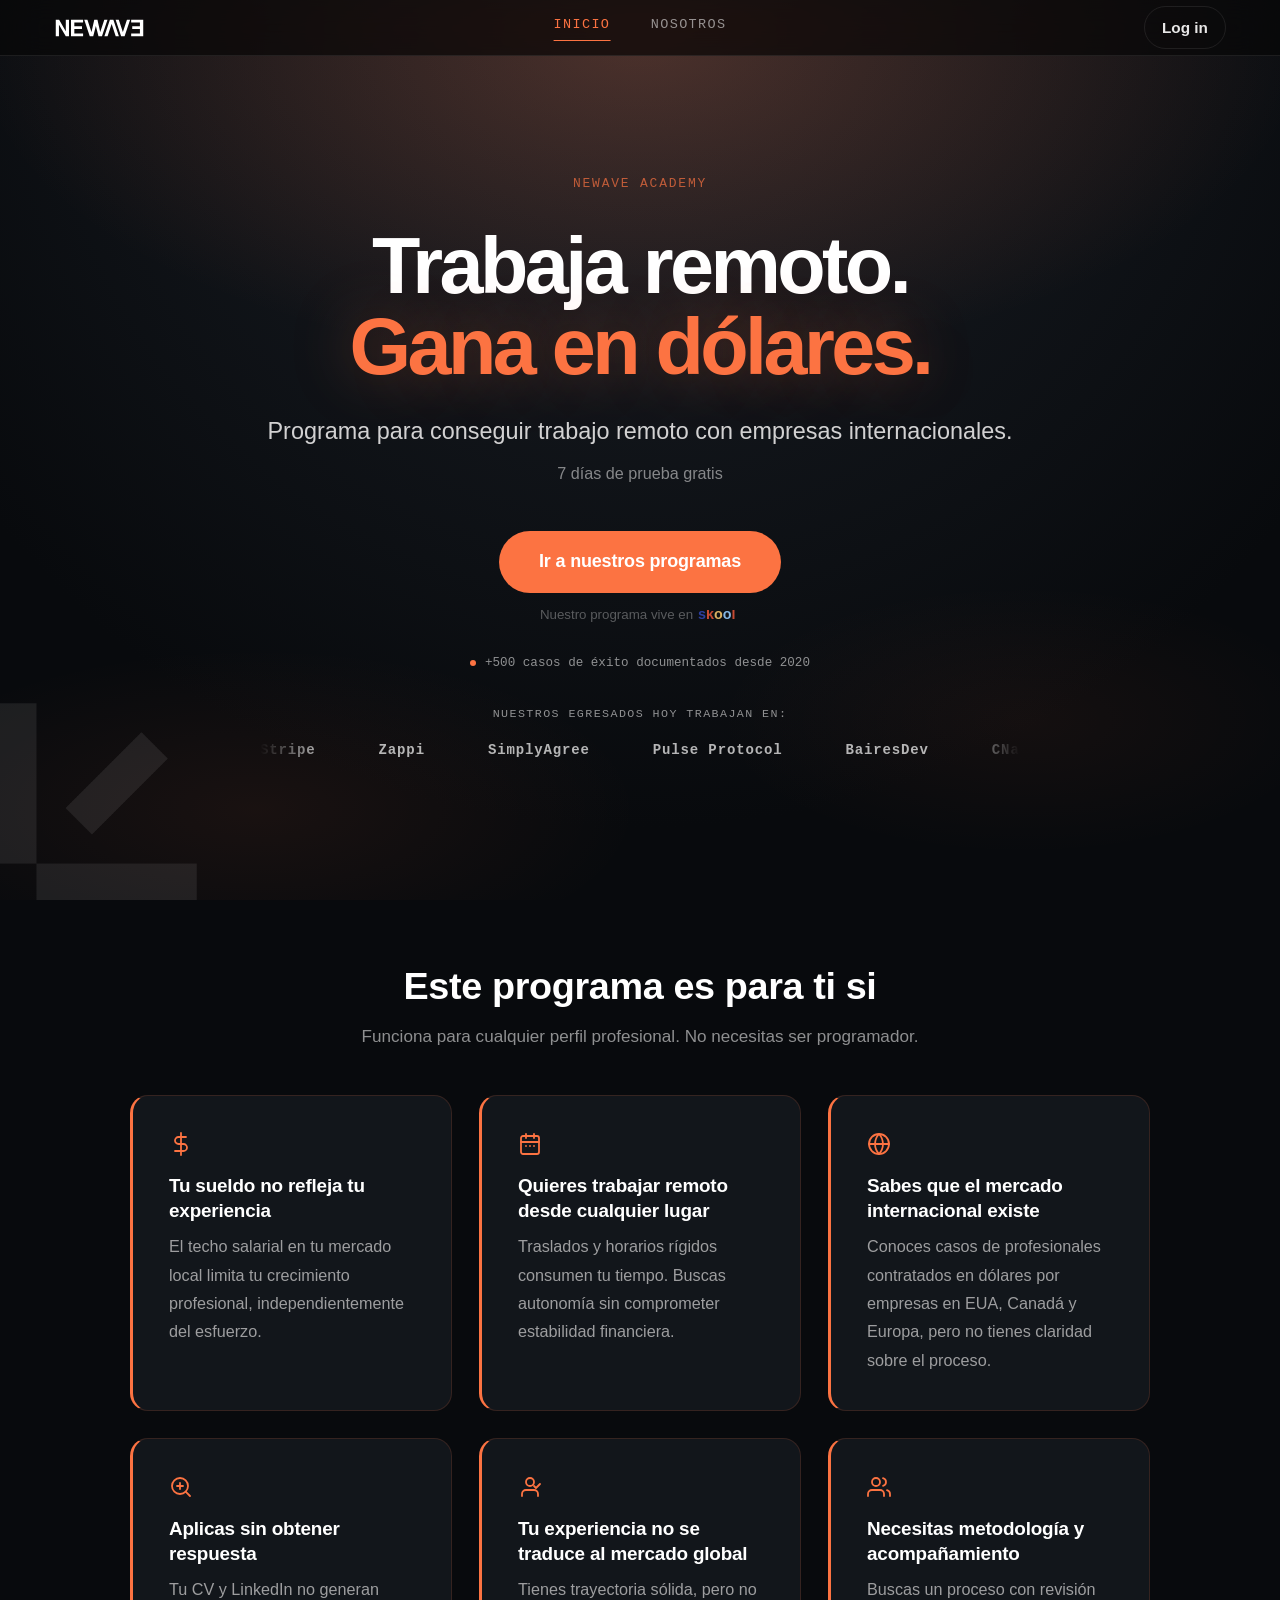
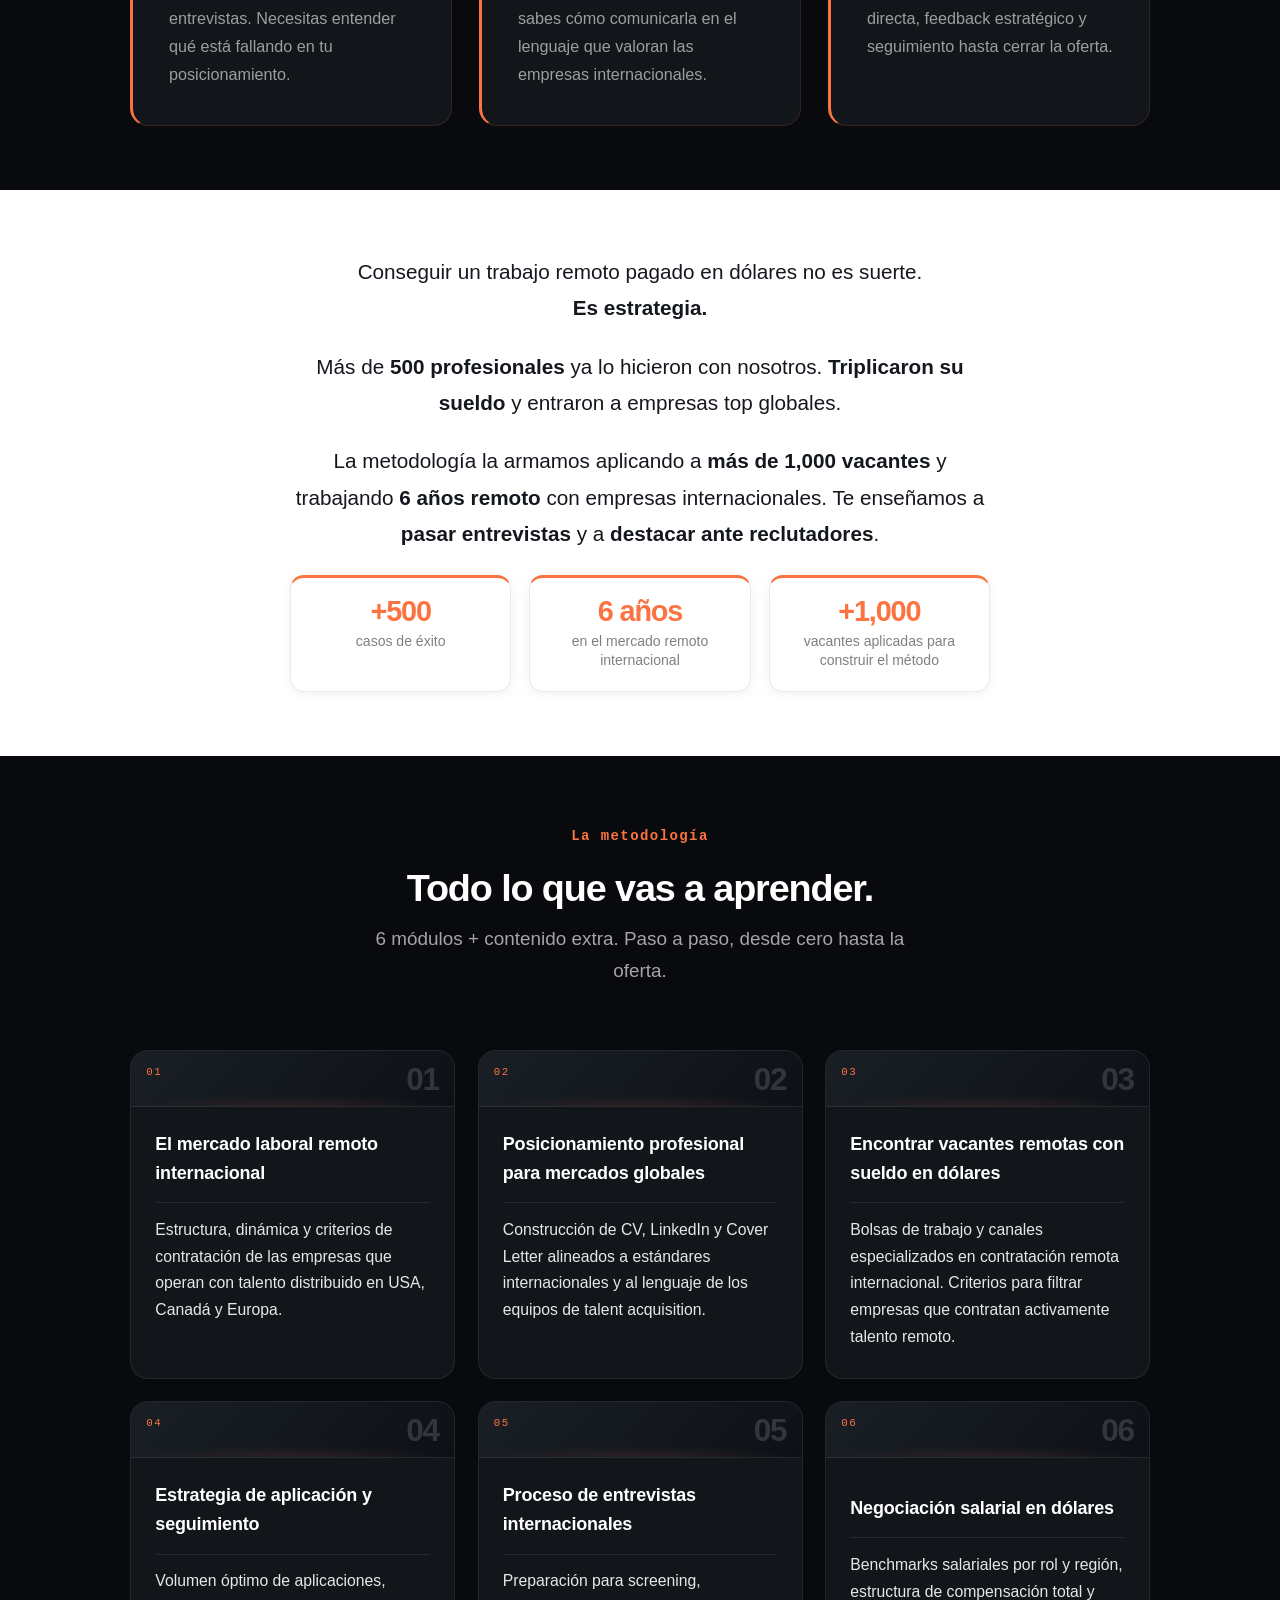
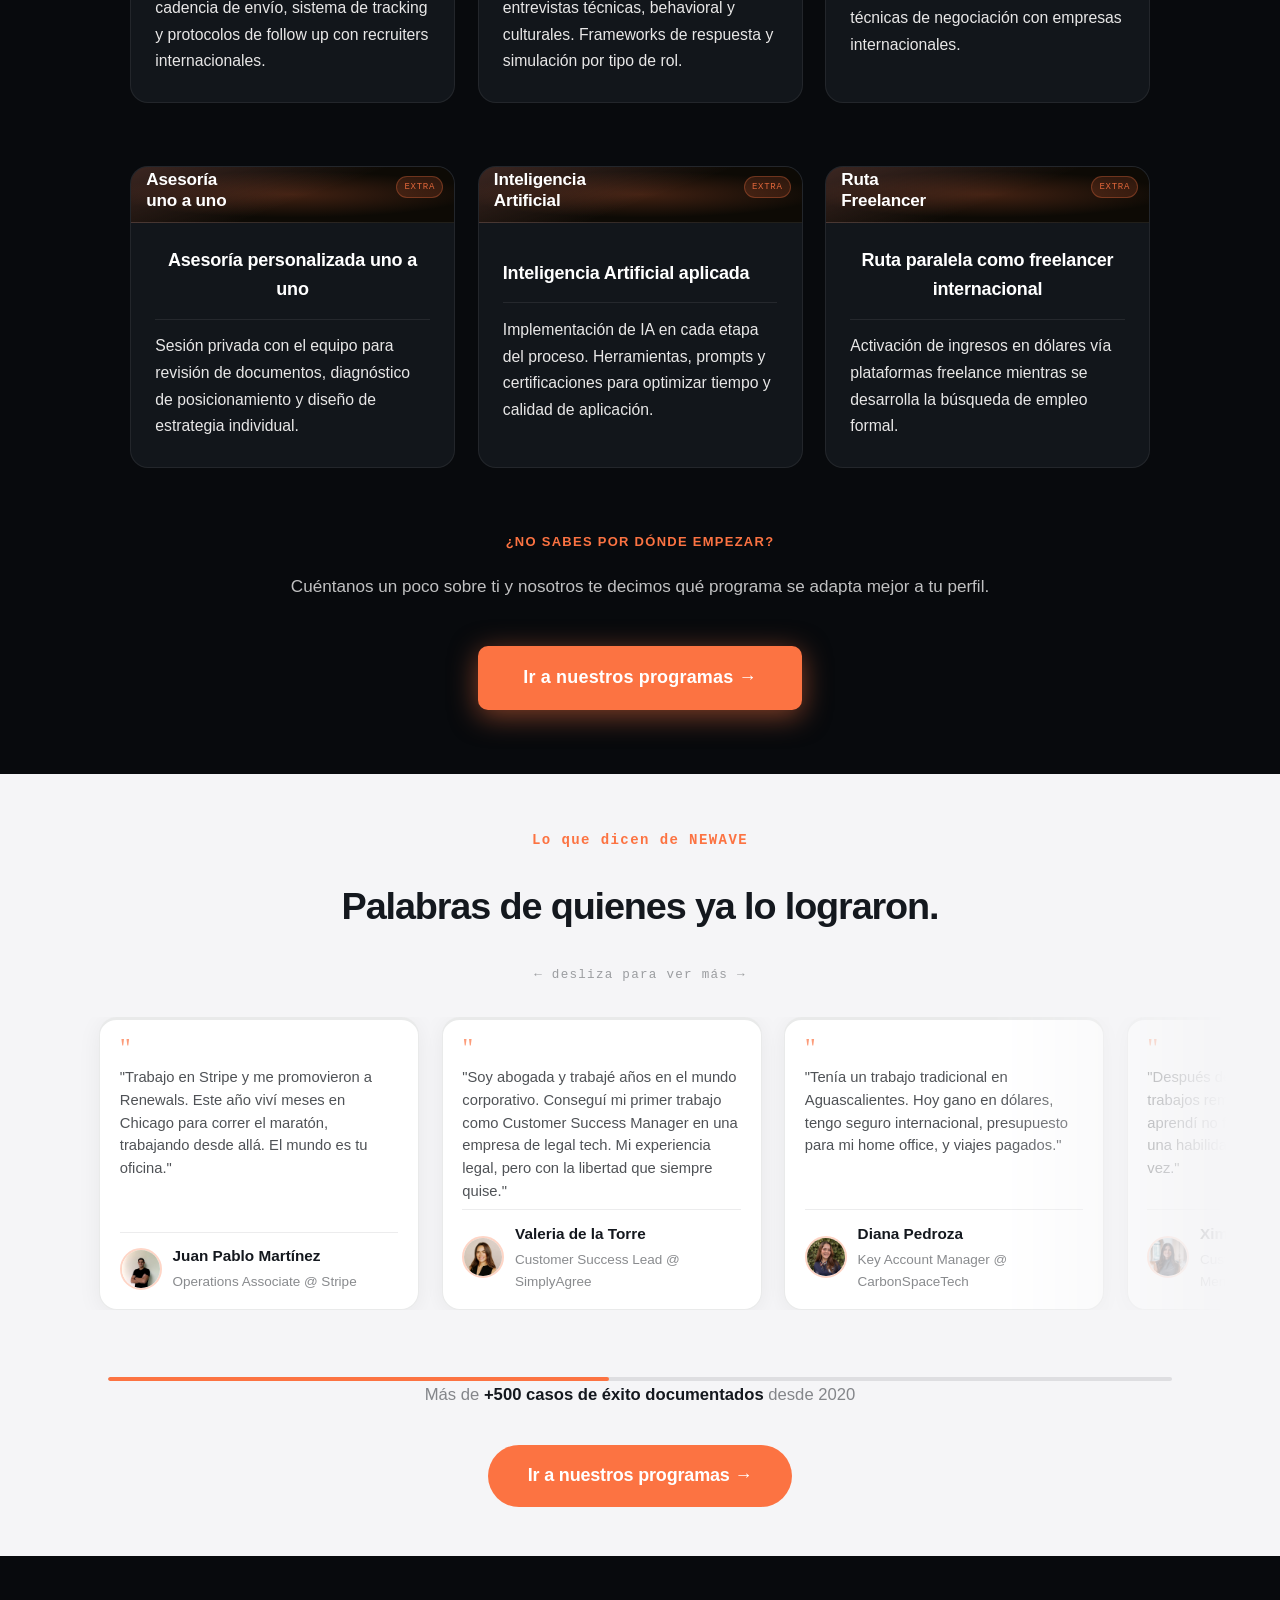
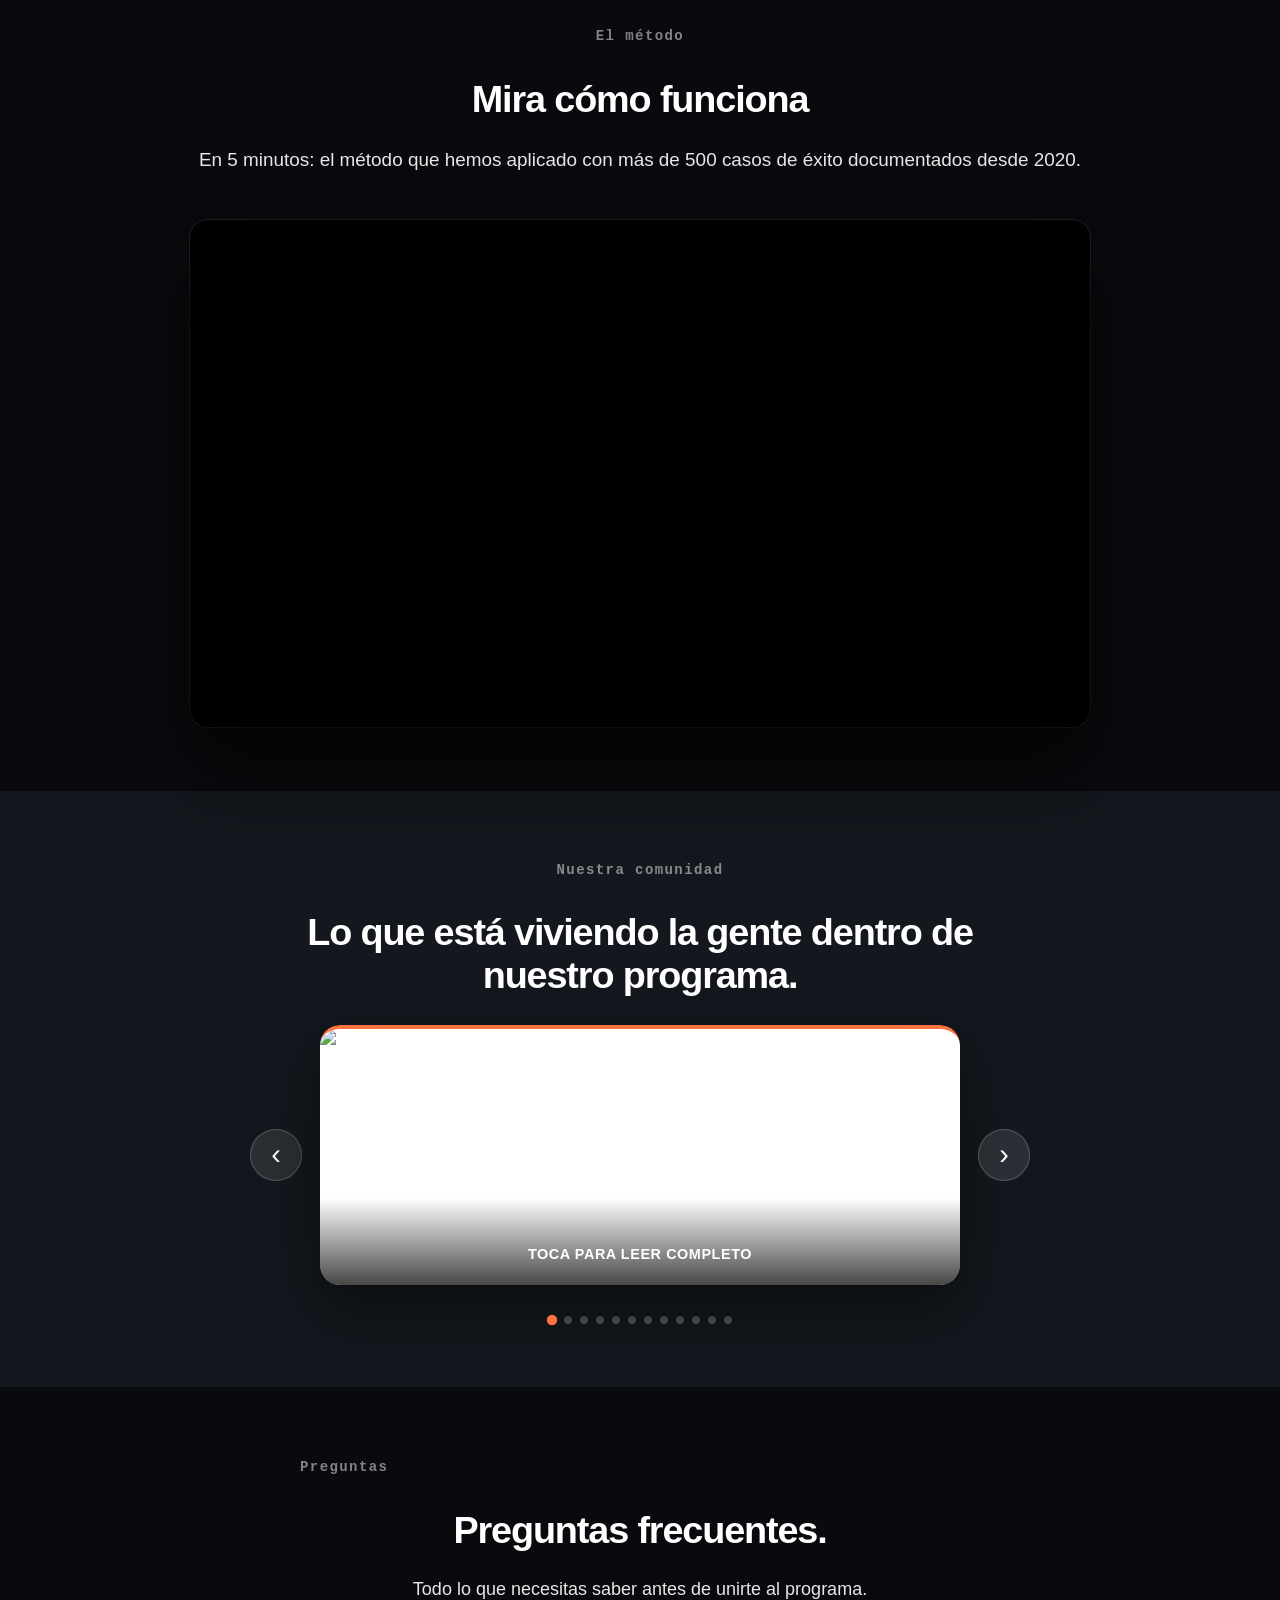
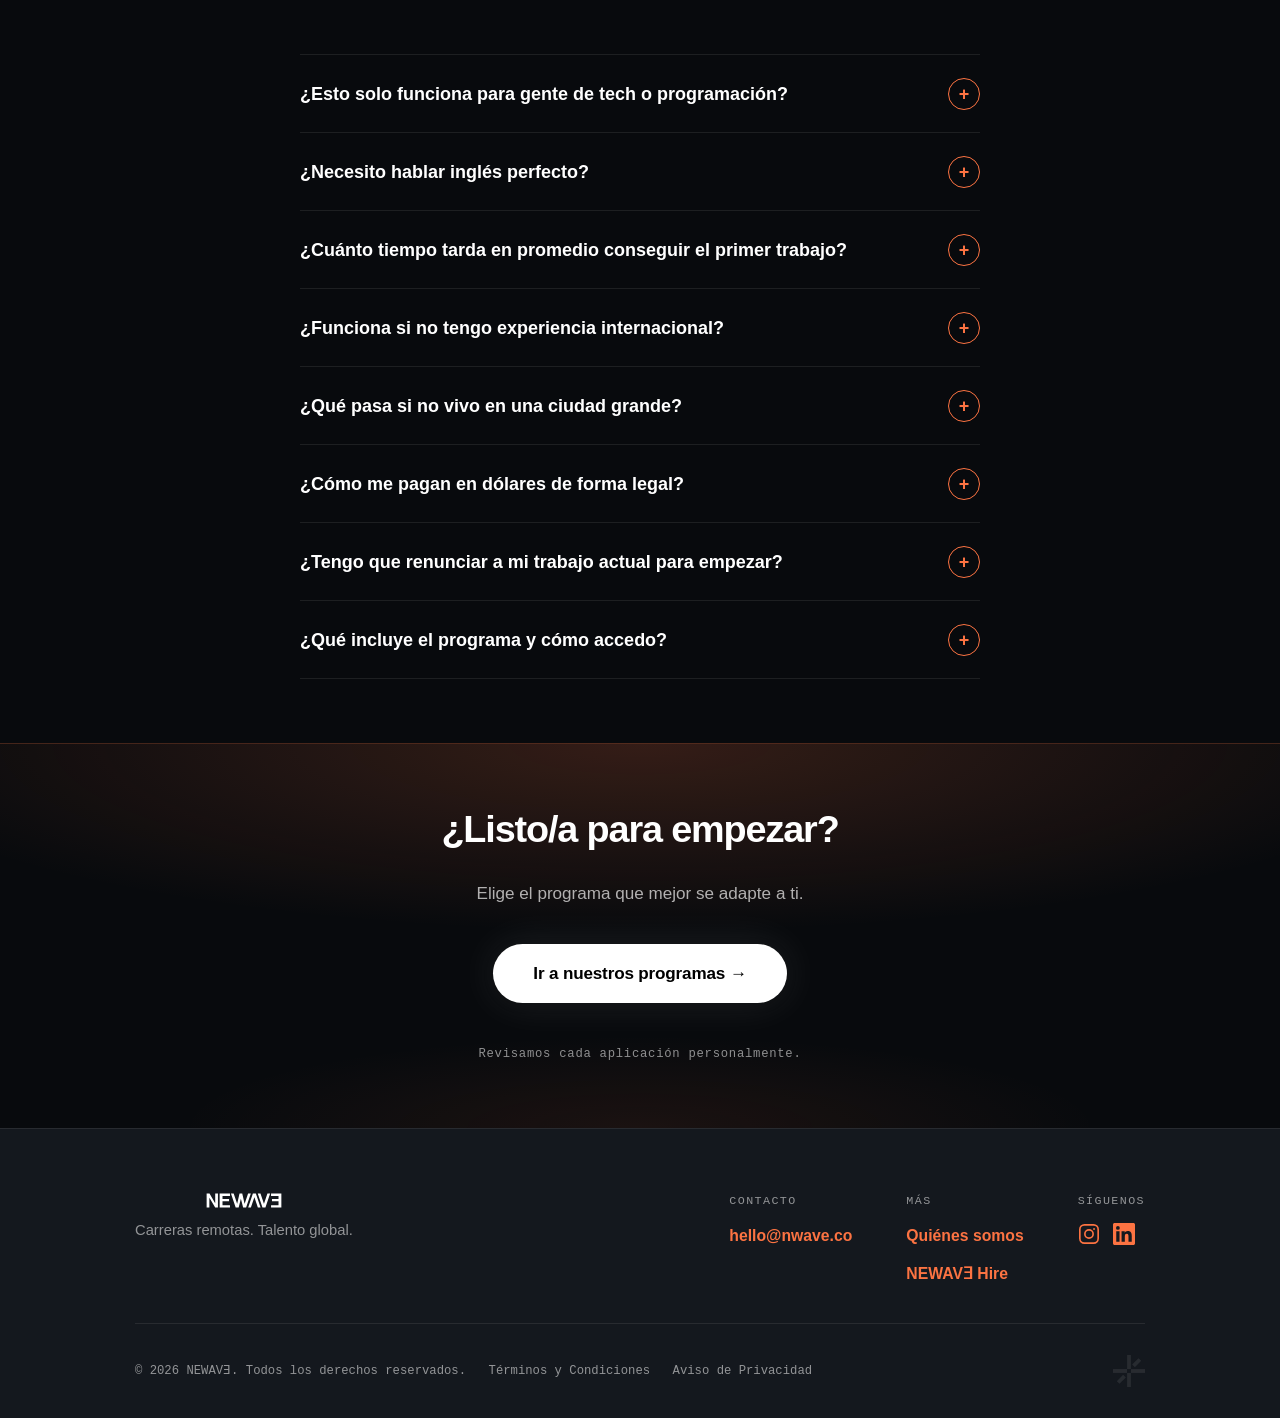
==== index.html @ 49a672ab "Cambiar los CTA a 'Ir a nuestros programas' El botón lleva al formulario, no directo al trial, así q" ====
<!DOCTYPE html>
<html lang="es">
<head>
  <!-- charset y viewport primero: el estándar los exige en los primeros
       1024 bytes; si van después de los scripts, cualquier servidor que no
       mande charset en el header rompe los acentos (á -> Ã¡) -->
  <meta charset="UTF-8" />
  <meta name="viewport" content="width=device-width, initial-scale=1.0" />
  <meta name="theme-color" content="#080a0d" />
  <!-- ─────────────────────────────────────────────────────────────────────
       TRACKING DIFERIDO (12 ago 2026)

       POR QUÉ: el 99.9% del tráfico entra desde el navegador interno de
       Instagram en móvil, casi siempre con datos móviles. Antes, GTM, Clarity
       y el Meta Pixel se descargaban en el <head> ANTES de pintar contenido:
       tres dominios más de DNS + TLS en el camino crítico. En 4G con una barra
       de señal, eso dejaba la página en blanco hasta que el timeout (más
       agresivo en el WebView de Instagram que en Safari) la mataba. El 12 ago
       el CPR se triplicó por esto.

       QUÉ CAMBIÓ: los stubs de gtag y fbq se definen de inmediato (son solo
       colas en memoria, no piden red), así que cualquier evento disparado
       antes de que carguen los scripts se encola y se envía después. Los
       scripts reales se cargan hasta que la página ya pintó.

       IMPORTANTE si tocas esto: los stubs tienen que quedar aquí arriba. El
       tracking de CTA de más abajo hace `typeof gtag === 'function'` — si el
       stub no existe cuando alguien da click rapidísimo, ese click se pierde.
       Encolar es justo lo que evita perderlo.

       Se quitó el ID AW-18059012003: era una cuenta de Google Ads huérfana que
       no corresponde a la cuenta activa (617-759-4262), así que descargaba un
       script y no reportaba a ningún lado.
       ───────────────────────────────────────────────────────────────────── -->
  <script>
    // Stubs: encolan eventos sin tocar la red. Los scripts reales llegan después.
    window.dataLayer = window.dataLayer || [];
    function gtag(){dataLayer.push(arguments);}
    gtag('js', new Date());
    gtag('config', 'AW-17772404542');
    gtag('config', 'G-8V4T3G3XKK');

    !function(f,b,e,v,n){if(f.fbq)return;n=f.fbq=function(){n.callMethod?
    n.callMethod.apply(n,arguments):n.queue.push(arguments)};
    if(!f._fbq)f._fbq=n;n.push=n;n.loaded=!0;n.version='2.0';n.queue=[]}(window,document);
    fbq('init', '2100703077340387');
    fbq('track', 'PageView');

    // Clarity ya define su propia cola (c[a]=c[a]||function(){...}) antes de
    // pedir el script, así que aquí solo se replica esa parte.
    window.clarity = window.clarity || function(){(window.clarity.q=window.clarity.q||[]).push(arguments)};

    // Carga real de los scripts, una vez que el contenido ya se pintó.
    // requestIdleCallback espera a que el navegador esté ocioso; el setTimeout
    // es el fallback para Safari/iOS, que no lo soporta en versiones viejas.
    // El evento 'load' garantiza que nada de esto compita con el render.
    (function() {
      var yaCargado = false;
      function cargarTracking() {
        if (yaCargado) return;
        yaCargado = true;

        function meterScript(src) {
          try {
            var s = document.createElement('script');
            s.async = true;
            s.src = src;
            document.head.appendChild(s);
          } catch (err) {
            console.error('No se pudo cargar ' + src, err);
          }
        }

        // Cada uno por separado: si un dominio está caído o bloqueado, los
        // otros dos siguen cargando.
        meterScript('https://www.googletagmanager.com/gtag/js?id=AW-17772404542');
        meterScript('https://connect.facebook.net/en_US/fbevents.js');
        meterScript('https://www.clarity.ms/tag/w4yu713wbg');

        // GTM se inyecta con su snippet propio para que dataLayer/gtm.start
        // queden como el contenedor los espera.
        try {
          window.dataLayer.push({'gtm.start': new Date().getTime(), event: 'gtm.js'});
          meterScript('https://www.googletagmanager.com/gtm.js?id=GTM-WNMFCN55');
        } catch (err) {
          console.error('GTM falló:', err);
        }
      }

      if (document.readyState === 'complete') {
        cargarTracking();
      } else {
        window.addEventListener('load', cargarTracking);
      }
      // Red de seguridad: si 'load' nunca dispara porque una imagen o iframe
      // se quedó colgado en 4G, el tracking igual entra a los 4 segundos.
      setTimeout(cargarTracking, 4000);
    })();
  </script>
  <noscript><img height="1" width="1" style="display:none"
  src="https://www.facebook.com/tr?id=2100703077340387&ev=PageView&noscript=1"
  /></noscript>
  <meta name="facebook-domain-verification" content="6uyj8lcj2igjugkptz9jh7uq86b4n2" />
  <meta http-equiv="Cache-Control" content="no-cache, no-store, must-revalidate" />
  <meta http-equiv="Pragma" content="no-cache" />
  <meta http-equiv="Expires" content="0" />
  <title>NEWAVE Academy — Trabajo remoto que paga en dólares, desde LATAM</title>
  <meta name="description" content="Más de 500 casos documentados desde 2020. Aprende a conseguir trabajo remoto para empresas globales y ganar en dólares desde LATAM." />
  <!-- Open Graph -->
  <meta property="og:title" content="NEWAVƎ Academy | Trabaja remoto para empresas internacionales." />
  <meta property="og:description" content="La metodología para conseguir trabajo remoto con empresas internacionales, pagado en dólares. Más de 500 casos documentados desde 2020 en México y LATAM." />
  <meta property="og:image" content="https://www.newaveacademy.com/images/og-image.png" />
  <meta property="og:image:width" content="1200" />
  <meta property="og:image:height" content="630" />
  <meta property="og:url" content="https://www.newaveacademy.com" />
  <meta property="og:type" content="website" />
  <!-- Twitter Card -->
  <meta name="twitter:card" content="summary_large_image" />
  <meta name="twitter:title" content="NEWAVƎ Academy | Trabaja remoto para empresas internacionales." />
  <meta name="twitter:description" content="La metodología para conseguir trabajo remoto con empresas internacionales, pagado en dólares. Más de 500 casos documentados desde 2020 en México y LATAM." />
  <meta name="twitter:image" content="https://www.newaveacademy.com/images/og-image.png" />
  <link rel="canonical" href="https://www.newaveacademy.com" />
  <!-- Fuentes self-hosted (12 ago 2026). Antes esto eran dos dominios más
       (fonts.googleapis.com + fonts.gstatic.com) y una hoja BLOQUEANTE de
       renderizado: hasta que no llegaba, no se pintaba un solo pixel. En 4G
       lento era la principal causa de la pantalla en blanco desde Instagram.
       Ahora salen del mismo dominio, con font-display:swap para que el texto
       aparezca de inmediato con la fuente del sistema. Ver fonts/fonts.css. -->
  <link rel="preload" href="fonts/space-grotesk-latin.woff2" as="font" type="font/woff2" crossorigin />
  <link rel="stylesheet" href="fonts/fonts.css" />
  <link rel="icon" type="image/png" href="images/NEWAVEISO.png" />
  <link rel="stylesheet" href="styles3.css" />
  <script type="application/ld+json">
  {
    "@context": "https://schema.org",
    "@type": "EducationalOrganization",
    "name": "NEWAVE Academy",
    "url": "https://www.newaveacademy.com",
    "logo": "https://www.newaveacademy.com/images/logo.svg",
    "description": "Más de 500 casos documentados desde 2020. Metodología para conseguir trabajo remoto para empresas globales y ganar en dólares desde LATAM.",
    "sameAs": [
      "https://www.instagram.com/newaveacademy",
      "https://www.linkedin.com/company/newaveacademy"
    ],
    "offers": {
      "@type": "Offer",
      "url": "https://www.skool.com/newave/plans",
      "priceCurrency": "USD",
      "availability": "https://schema.org/InStock"
    },
    "aggregateRating": {
      "@type": "AggregateRating",
      "ratingValue": "5",
      "reviewCount": "500"
    }
  }
  </script>
</head>
<body>
  <!-- Google Tag Manager (noscript) -->
  <noscript><iframe src="https://www.googletagmanager.com/ns.html?id=GTM-WNMFCN55" height="0" width="0" style="display:none;visibility:hidden"></iframe></noscript>
  <!-- End Google Tag Manager (noscript) -->

  <!-- NAV -->
  <nav class="nav" id="nav">
    <a href="/" class="logo">
      <img src="images/logo.svg" alt="NEWAVƎ" class="logo-img" />
    </a>
    <div class="nav-center">
      <a href="/" class="nav-link is-active">Inicio</a>
      <a href="/nosotros/" class="nav-link">Nosotros</a>
    </div>
    <a href="https://www.skool.com/login?ref=newave" target="_blank" rel="noopener" class="nav-login" data-cta="login">Log in</a>
  </nav>

  <!-- HERO -->
  <section class="hero">
    <img src="images/NEWAVE_ISOTIPO-10.png" alt="" class="hero-corner-isotipo" id="heroBgIsotipo" aria-hidden="true" width="600" height="600" />
    <div class="hero-content">
      <span class="hero-eyebrow" data-animate>NEWAVE ACADEMY</span>
      <h1 data-animate data-delay="1">Trabaja remoto.<br><span class="h1-accent">Gana en dólares.</span></h1>
      <p class="hero-sub" data-animate data-delay="2">Programa para conseguir trabajo remoto con empresas internacionales.</p>
      <p class="hero-trial" data-animate data-delay="2">7 días de prueba gratis</p>
      <div class="hero-actions" data-animate data-delay="3">
        <a href="https://www.newaveacademy.com/formulario/" class="btn-orange" data-cta="hero">Ir a nuestros programas</a>
      </div>
      <p class="hero-plataforma" data-animate data-delay="3">Nuestro programa vive en <span class="skoolLogo" aria-label="Skool"><svg viewBox="0 15 193 44" role="img" aria-label="Skool"><text x="0" y="58" font-family="Arial Black, Arial, sans-serif" font-size="66" font-weight="900"><tspan fill="#2C3E9E">s</tspan><tspan fill="#C64B33">k</tspan><tspan fill="#DBB162">o</tspan><tspan fill="#84B6E3">o</tspan><tspan fill="#C64B33">l</tspan></text></svg></span></p>
      <a href="#testimonios" class="hero-proof" data-animate data-delay="4">
        <span class="proof-dot"></span>
        <span>+500 casos de éxito documentados desde 2020</span>
      </a>
      <div class="hero-companies" data-animate data-delay="5">
        <span class="companies-label">Nuestros egresados hoy trabajan en:</span>
        <div class="companies-track-wrapper">
          <div class="companies-track">
            <span class="logo-placeholder">Stripe</span>
            <span class="logo-placeholder">Zappi</span>
            <span class="logo-placeholder">SimplyAgree</span>
            <span class="logo-placeholder">Pulse Protocol</span>
            <span class="logo-placeholder">BairesDev</span>
            <span class="logo-placeholder">CNaught</span>
            <span class="logo-placeholder">Topsort</span>
            <span class="logo-placeholder">noCRM.io</span>
            <!-- Duplicados para loop continuo sin corte visual -->
            <span class="logo-placeholder">Stripe</span>
            <span class="logo-placeholder">Zappi</span>
            <span class="logo-placeholder">SimplyAgree</span>
            <span class="logo-placeholder">Pulse Protocol</span>
            <span class="logo-placeholder">BairesDev</span>
            <span class="logo-placeholder">CNaught</span>
            <span class="logo-placeholder">Topsort</span>
            <span class="logo-placeholder">noCRM.io</span>
          </div>
        </div>
      </div>
    </div>
  </section>

  <!-- AUTORIDAD + WHY NEWAVE — justo debajo del hero -->
  <!-- PARA TI SI -->
  <section class="parati-section">
    <div class="parati-inner">
      <h2 class="parati-h2" data-animate>Este programa es para ti si</h2>
      <p class="parati-no-tech" data-animate>Funciona para cualquier perfil profesional. No necesitas ser programador.</p>
      <div class="parati-grid">

        <div class="parati-card" data-animate data-delay="1">
          <svg class="parati-icon" width="24" height="24" viewBox="0 0 24 24" fill="none" stroke="currentColor" stroke-width="1.8" stroke-linecap="round" stroke-linejoin="round"><line x1="12" y1="1" x2="12" y2="23"/><path d="M17 5H9.5a3.5 3.5 0 0 0 0 7h5a3.5 3.5 0 0 1 0 7H6"/></svg>
          <div>
            <strong class="parati-title">Tu sueldo no refleja tu experiencia</strong>
            <p>El techo salarial en tu mercado local limita tu crecimiento profesional, independientemente del esfuerzo.</p>
          </div>
        </div>

        <div class="parati-card" data-animate data-delay="2">
          <svg class="parati-icon" width="24" height="24" viewBox="0 0 24 24" fill="none" stroke="currentColor" stroke-width="1.8" stroke-linecap="round" stroke-linejoin="round"><rect x="3" y="4" width="18" height="18" rx="2"/><line x1="16" y1="2" x2="16" y2="6"/><line x1="8" y1="2" x2="8" y2="6"/><line x1="3" y1="10" x2="21" y2="10"/><path d="M8 14h.01M12 14h.01M16 14h.01"/></svg>
          <div>
            <strong class="parati-title">Quieres trabajar remoto desde cualquier lugar</strong>
            <p>Traslados y horarios rígidos consumen tu tiempo. Buscas autonomía sin comprometer estabilidad financiera.</p>
          </div>
        </div>

        <div class="parati-card" data-animate data-delay="3">
          <svg class="parati-icon" width="24" height="24" viewBox="0 0 24 24" fill="none" stroke="currentColor" stroke-width="1.8" stroke-linecap="round" stroke-linejoin="round"><circle cx="12" cy="12" r="10"/><line x1="2" y1="12" x2="22" y2="12"/><path d="M12 2a15.3 15.3 0 0 1 4 10 15.3 15.3 0 0 1-4 10 15.3 15.3 0 0 1-4-10 15.3 15.3 0 0 1 4-10z"/></svg>
          <div>
            <strong class="parati-title">Sabes que el mercado internacional existe</strong>
            <p>Conoces casos de profesionales contratados en dólares por empresas en EUA, Canadá y Europa, pero no tienes claridad sobre el proceso.</p>
          </div>
        </div>

        <div class="parati-card" data-animate data-delay="4">
          <svg class="parati-icon" width="24" height="24" viewBox="0 0 24 24" fill="none" stroke="currentColor" stroke-width="1.8" stroke-linecap="round" stroke-linejoin="round"><circle cx="11" cy="11" r="8"/><line x1="21" y1="21" x2="16.65" y2="16.65"/><line x1="11" y1="8" x2="11" y2="14"/><line x1="8" y1="11" x2="14" y2="11"/></svg>
          <div>
            <strong class="parati-title">Aplicas sin obtener respuesta</strong>
            <p>Tu CV y LinkedIn no generan entrevistas. Necesitas entender qué está fallando en tu posicionamiento.</p>
          </div>
        </div>

        <div class="parati-card" data-animate data-delay="1">
          <svg class="parati-icon" width="24" height="24" viewBox="0 0 24 24" fill="none" stroke="currentColor" stroke-width="1.8" stroke-linecap="round" stroke-linejoin="round"><path d="M20 21v-2a4 4 0 0 0-4-4H8a4 4 0 0 0-4 4v2"/><circle cx="12" cy="7" r="4"/><polyline points="16 11 18 13 22 9"/></svg>
          <div>
            <strong class="parati-title">Tu experiencia no se traduce al mercado global</strong>
            <p>Tienes trayectoria sólida, pero no sabes cómo comunicarla en el lenguaje que valoran las empresas internacionales.</p>
          </div>
        </div>

        <div class="parati-card" data-animate data-delay="2">
          <svg class="parati-icon" width="24" height="24" viewBox="0 0 24 24" fill="none" stroke="currentColor" stroke-width="1.8" stroke-linecap="round" stroke-linejoin="round"><path d="M17 21v-2a4 4 0 0 0-4-4H5a4 4 0 0 0-4 4v2"/><circle cx="9" cy="7" r="4"/><path d="M23 21v-2a4 4 0 0 0-3-3.87"/><path d="M16 3.13a4 4 0 0 1 0 7.75"/></svg>
          <div>
            <strong class="parati-title">Necesitas metodología y acompañamiento</strong>
            <p>Buscas un proceso con revisión directa, feedback estratégico y seguimiento hasta cerrar la oferta.</p>
          </div>
        </div>

      </div>
    </div>
  </section>

  <section class="autoridad-section why-section theme-light">
    <div class="autoridad-inner">

      <div class="autoridad-text" data-animate>
        <p class="autoridad-p">Conseguir un trabajo remoto pagado en dólares no es suerte.<br><strong>Es estrategia.</strong></p>
        <p class="autoridad-p">Más de <strong>500 profesionales</strong> ya lo hicieron con nosotros. <strong>Triplicaron su sueldo</strong> y entraron a empresas top globales.</p>
        <p class="autoridad-p">La metodología la armamos aplicando a <strong>más de 1,000 vacantes</strong> y trabajando <strong>6 años remoto</strong> con empresas internacionales. Te enseñamos a <strong>pasar entrevistas</strong> y a <strong>destacar ante reclutadores</strong>.</p>
        <div class="autoridad-stats-row" data-animate data-delay="1">
          <a href="#testimonios" class="autoridad-stat-pill">
            <span class="autoridad-stat-pill-num">+500</span>
            <span class="autoridad-stat-pill-label">casos de éxito</span>
          </a>
          <a href="#programa" class="autoridad-stat-pill">
            <span class="autoridad-stat-pill-num">6 años</span>
            <span class="autoridad-stat-pill-label">en el mercado remoto internacional</span>
          </a>
          <a href="#video" class="autoridad-stat-pill">
            <span class="autoridad-stat-pill-num">+1,000</span>
            <span class="autoridad-stat-pill-label">vacantes aplicadas para construir el método</span>
          </a>
        </div>
      </div>

    </div>
  </section>

  <!-- MÓDULOS / INVERSIÓN -->

  <section class="modulos-section" id="programa">
    <div class="modulos-inner">
      <span class="mono-tag" data-animate>La metodología</span>
      <h2 data-animate data-delay="1">Todo lo que vas a aprender.</h2>
      <p class="modulos-sub" data-animate data-delay="2">6 módulos + contenido extra. Paso a paso, desde cero hasta la oferta.</p>

      <div class="modulos-grid" data-animate data-delay="3">

        <div class="modulo-card">
          <div class="modulo-thumb">
            <span class="modulo-label">01</span>
            <span class="modulo-num">01</span>
          </div>
          <div class="modulo-body">
            <h3>El mercado laboral remoto internacional</h3>
            <p>Estructura, dinámica y criterios de contratación de las empresas que operan con talento distribuido en USA, Canadá y Europa.</p>
          </div>
        </div>

        <div class="modulo-card">
          <div class="modulo-thumb">
            <span class="modulo-label">02</span>
            <span class="modulo-num">02</span>
          </div>
          <div class="modulo-body">
            <h3>Posicionamiento profesional para mercados globales</h3>
            <p>Construcción de CV, LinkedIn y Cover Letter alineados a estándares internacionales y al lenguaje de los equipos de talent acquisition.</p>
          </div>
        </div>

        <div class="modulo-card">
          <div class="modulo-thumb">
            <span class="modulo-label">03</span>
            <span class="modulo-num">03</span>
          </div>
          <div class="modulo-body">
            <h3>Encontrar vacantes remotas con sueldo en dólares</h3>
            <p>Bolsas de trabajo y canales especializados en contratación remota internacional. Criterios para filtrar empresas que contratan activamente talento remoto.</p>
          </div>
        </div>

        <div class="modulo-card">
          <div class="modulo-thumb">
            <span class="modulo-label">04</span>
            <span class="modulo-num">04</span>
          </div>
          <div class="modulo-body">
            <h3>Estrategia de aplicación y seguimiento</h3>
            <p>Volumen óptimo de aplicaciones, cadencia de envío, sistema de tracking y protocolos de follow up con recruiters internacionales.</p>
          </div>
        </div>

        <div class="modulo-card">
          <div class="modulo-thumb">
            <span class="modulo-label">05</span>
            <span class="modulo-num">05</span>
          </div>
          <div class="modulo-body">
            <h3>Proceso de entrevistas internacionales</h3>
            <p>Preparación para screening, entrevistas técnicas, behavioral y culturales. Frameworks de respuesta y simulación por tipo de rol.</p>
          </div>
        </div>

        <div class="modulo-card">
          <div class="modulo-thumb">
            <span class="modulo-label">06</span>
            <span class="modulo-num">06</span>
          </div>
          <div class="modulo-body">
            <h3>Negociación salarial en dólares</h3>
            <p>Benchmarks salariales por rol y región, estructura de compensación total y técnicas de negociación con empresas internacionales.</p>
          </div>
        </div>

      </div>

      <details class="modulos-extra-toggle" open>
        <summary>Ver módulos adicionales (3) +</summary>
        <div class="modulos-extra-grid">

          <div class="modulo-card modulo-extra">
            <div class="modulo-thumb modulo-thumb-extra">
              <span class="modulo-badge">EXTRA</span>
              <span class="modulo-extra-title">Asesoría<br>uno a uno</span>
            </div>
            <div class="modulo-body">
              <h3>Asesoría personalizada uno a uno</h3>
              <p>Sesión privada con el equipo para revisión de documentos, diagnóstico de posicionamiento y diseño de estrategia individual.</p>
            </div>
          </div>

          <div class="modulo-card modulo-extra">
            <div class="modulo-thumb modulo-thumb-extra">
              <span class="modulo-badge">EXTRA</span>
              <span class="modulo-extra-title">Inteligencia<br>Artificial</span>
            </div>
            <div class="modulo-body">
              <h3>Inteligencia Artificial aplicada</h3>
              <p>Implementación de IA en cada etapa del proceso. Herramientas, prompts y certificaciones para optimizar tiempo y calidad de aplicación.</p>
            </div>
          </div>

          <div class="modulo-card modulo-extra">
            <div class="modulo-thumb modulo-thumb-extra">
              <span class="modulo-badge">EXTRA</span>
              <span class="modulo-extra-title">Ruta<br>Freelancer</span>
            </div>
            <div class="modulo-body">
              <h3>Ruta paralela como freelancer internacional</h3>
              <p>Activación de ingresos en dólares vía plataformas freelance mientras se desarrolla la búsqueda de empleo formal.</p>
            </div>
          </div>

        </div>
      </details>

      <div class="modulos-cta" data-animate>
        <p style="font-size:0.72rem;font-weight:700;letter-spacing:0.1em;text-transform:uppercase;color:#FC7342;margin:0 0 0.4rem;">¿No sabes por dónde empezar?</p>
        <p class="modulos-cta-intro">Cuéntanos un poco sobre ti y nosotros te decimos qué programa se adapta mejor a tu perfil.</p>
        <a href="https://www.newaveacademy.com/formulario/" target="_blank" rel="noopener" class="btn-ver-planes" data-cta="programa">Ir a nuestros programas →</a>
      </div>
    </div>
  </section>

  <!-- TESTIMONIOS -->
  <section class="quotes-section" id="testimonios">
    <div class="testimonials-header">
      <span class="mono-tag" data-animate>Lo que dicen de NEWAVE</span>
      <h2 class="quotes-title" data-animate data-delay="1">Palabras de quienes ya lo lograron.</h2>
      <p class="testimonials-scroll-hint" data-animate data-delay="2">← desliza para ver más →</p>
    </div>
    <div class="testimonials-grid quotes-grid">

      <div class="tcard tcard-light">
        <div class="tcard-quote">"</div>
        <p>"Trabajo en Stripe y me promovieron a Renewals. Este año viví meses en Chicago para correr el maratón, trabajando desde allá. El mundo es tu oficina."</p>
        <div class="tcard-author">
          <img src="images/juanpablo.jpg" loading="lazy" width="42" height="42" alt="Juan Pablo Martínez" class="avatar-photo" />
          <div><strong>Juan Pablo Martínez</strong><span>Operations Associate @ Stripe</span></div>
        </div>
      </div>

      <div class="tcard tcard-light">
        <div class="tcard-quote">"</div>
        <p>"Soy abogada y trabajé años en el mundo corporativo. Conseguí mi primer trabajo como Customer Success Manager en una empresa de legal tech. Mi experiencia legal, pero con la libertad que siempre quise."</p>
        <div class="tcard-author">
          <img src="images/valeria.jpg" loading="lazy" width="42" height="42" alt="Valeria de la Torre" class="avatar-photo" />
          <div><strong>Valeria de la Torre</strong><span>Customer Success Lead @ SimplyAgree</span></div>
        </div>
      </div>

      <div class="tcard tcard-light">
        <div class="tcard-quote">"</div>
        <p>"Tenía un trabajo tradicional en Aguascalientes. Hoy gano en dólares, tengo seguro internacional, presupuesto para mi home office, y viajes pagados."</p>
        <div class="tcard-author">
          <img src="images/diana.jpg" loading="lazy" width="42" height="42" alt="Diana Pedroza" class="avatar-photo" />
          <div><strong>Diana Pedroza</strong><span>Key Account Manager @ CarbonSpaceTech</span></div>
        </div>
      </div>

      <div class="tcard tcard-light">
        <div class="tcard-quote">"</div>
        <p>"Después del programa conseguí dos trabajos remotos diferentes. Lo que aprendí no fue solo para un trabajo, fue una habilidad que puedo usar una y otra vez."</p>
        <div class="tcard-author">
          <img src="images/ximena.jpg" loading="lazy" width="42" height="42" alt="Ximena Tendilla" class="avatar-photo" />
          <div><strong>Ximena Tendilla</strong><span>Customer Success Manager @ Mendel</span></div>
        </div>
      </div>

      <div class="tcard tcard-light">
        <div class="tcard-quote">"</div>
        <p>"Antes trabajaba en la planta de Pepsico: turnos presenciales de 12 horas, sin flexibilidad. Tres años después, hice 4x mi sueldo en Zappi, una empresa de Londres."</p>
        <div class="tcard-author">
          <img src="images/maria.jpg" loading="lazy" width="42" height="42" alt="Marla Castañeda" class="avatar-photo" />
          <div><strong>Marla Castañeda</strong><span>Account Director @ Zappi</span></div>
        </div>
      </div>

      <div class="tcard tcard-light">
        <div class="tcard-quote">"</div>
        <p>"Trabajaba en DHL haciendo lo mismo todos los días. Hoy gano más de $5,000 USD al mes con prestaciones que en México parecen de otro planeta."</p>
        <div class="tcard-author">
          <img src="images/ruben.jpg" loading="lazy" width="42" height="42" alt="Rubén López" class="avatar-photo" />
          <div><strong>Rubén López</strong><span>Project Manager @ BarresDev</span></div>
        </div>
      </div>

      <div class="tcard tcard-light">
        <div class="tcard-quote">"</div>
        <p>"Hoy vivo en España con mi novio, los dos trabajamos remoto y ganamos en dólares. Pudimos tener carrera y vida juntos."</p>
        <div class="tcard-author">
          <img src="images/pamela.jpg" loading="lazy" width="42" height="42" alt="Pamela Gallegos" class="avatar-photo" />
          <div><strong>Pamela Gallegos</strong><span>Onboarding Specialist @ Pulse Protocol</span></div>
        </div>
      </div>

    </div>
    <div class="quotes-scrollbar-wrap">
      <div class="quotes-scrollbar-track">
        <div class="quotes-scrollbar-thumb" id="quotesScrollThumb"></div>
      </div>
    </div>
    <p class="testimonials-footer" style="color:rgba(20,24,30,0.5);" data-animate>Más de <strong style="color:var(--brand-black)">+500 casos de éxito documentados</strong> desde 2020</p>
    <div style="text-align:center;margin-top:2rem;" data-animate>
      <a href="https://www.newaveacademy.com/formulario/" class="btn-orange" data-cta="testimonios">Ir a nuestros programas →</a>
    </div>
  </section>

  <!-- VIDEO -->
  <section class="video-section" id="video">
    <div class="video-inner">
      <span class="mono-tag dark" data-animate>El método</span>
      <h2 data-animate data-delay="1">Mira cómo funciona</h2>
      <p class="video-sub" data-animate data-delay="2">En 5 minutos: el método que hemos aplicado con más de 500 casos de éxito documentados desde 2020.</p>
      <div class="video-wrapper" data-animate data-delay="3">
        <iframe
          data-src="https://player.vimeo.com/video/1178533445?title=0&byline=0&portrait=0&color=FC7342&dnt=1"
          frameborder="0"
          allow="autoplay; fullscreen; picture-in-picture"
          allowfullscreen
          title="VSL NEWAVE Academy"
          class="lazy-iframe"
        ></iframe>
      </div>
    </div>
  </section>

  <!-- COMMUNITY CAROUSEL -->
  <section class="comunidad-section" id="comunidad">
    <div class="comunidad-inner">
      <span class="mono-tag dark" data-animate>Nuestra comunidad</span>
      <h2 data-animate data-delay="1">Lo que está viviendo la gente dentro de nuestro programa.</h2>
      <div class="comunidad-carousel">
        <button class="comunidad-arrow comunidad-prev" onclick="comunidadSlide(-1)">&#8249;</button>

        <div class="comunidad-track-wrap">
        <div class="comunidad-track" id="comunidadTrack">

          <div class="comunidad-slide" onclick="comunidadModal('testimonials/rebe.png')">
            <img src="testimonials/rebe.png" alt="Rebe" class="comunidad-img" loading="lazy" />
            <div class="comunidad-hint">Toca para leer completo</div>
          </div>
          <div class="comunidad-slide" onclick="comunidadModal('testimonials/mariana.png')">
            <img src="testimonials/mariana.png" alt="Mariana Díaz" class="comunidad-img" loading="lazy" />
            <div class="comunidad-hint">Toca para leer completo</div>
          </div>
          <div class="comunidad-slide" onclick="comunidadModal('testimonials/sasha.png')">
            <img src="testimonials/sasha.png" alt="Sasha Samano" class="comunidad-img" loading="lazy" />
            <div class="comunidad-hint">Toca para leer completo</div>
          </div>
          <div class="comunidad-slide" onclick="comunidadModal('testimonials/poncho.png')">
            <img src="testimonials/poncho.png" alt="Alfonso Villa" class="comunidad-img" loading="lazy" />
            <div class="comunidad-hint">Toca para leer completo</div>
          </div>
          <div class="comunidad-slide" onclick="comunidadModal('testimonials/diego.png')">
            <img src="testimonials/diego.png" alt="Diego" class="comunidad-img" loading="lazy" />
            <div class="comunidad-hint">Toca para leer completo</div>
          </div>
          <div class="comunidad-slide" onclick="comunidadModal('testimonials/kike.png')">
            <img src="testimonials/kike.png" alt="Kike" class="comunidad-img" loading="lazy" />
            <div class="comunidad-hint">Toca para leer completo</div>
          </div>
          <div class="comunidad-slide" onclick="comunidadModal('testimonials/dani.png')">
            <img src="testimonials/dani.png" alt="Dani" class="comunidad-img" loading="lazy" />
            <div class="comunidad-hint">Toca para leer completo</div>
          </div>
          <div class="comunidad-slide" onclick="comunidadModal('testimonials/luis.png')">
            <img src="testimonials/luis.png" alt="Luis Aguilar" class="comunidad-img" loading="lazy" />
            <div class="comunidad-hint">Toca para leer completo</div>
          </div>
          <div class="comunidad-slide" onclick="comunidadModal('testimonials/lili.png')">
            <img src="testimonials/lili.png" alt="Lili" class="comunidad-img" loading="lazy" />
            <div class="comunidad-hint">Toca para leer completo</div>
          </div>
          <div class="comunidad-slide" onclick="comunidadModal('testimonials/fer.png')">
            <img src="testimonials/fer.png" alt="Fer" class="comunidad-img" loading="lazy" />
            <div class="comunidad-hint">Toca para leer completo</div>
          </div>
          <div class="comunidad-slide" onclick="comunidadModal('testimonials/majo.png')">
            <img src="testimonials/majo.png" alt="Majo" class="comunidad-img" loading="lazy" />
            <div class="comunidad-hint">Toca para leer completo</div>
          </div>
          <div class="comunidad-slide" onclick="comunidadModal('testimonials/bren.png')">
            <img src="testimonials/bren.png" alt="Bren" class="comunidad-img" loading="lazy" />
            <div class="comunidad-hint">Toca para leer completo</div>
          </div>

        </div>
        </div>

        <button class="comunidad-arrow comunidad-next" onclick="comunidadSlide(1)">&#8250;</button>
      </div>

      <div class="comunidad-dots" id="comunidadDots"></div>

    </div>
  </section>

  <script>
    var comunidadIndex = 0;
    var comunidadTotal = document.querySelectorAll('.comunidad-slide').length;
    var dotsContainer = document.getElementById('comunidadDots');

    for (var i = 0; i < comunidadTotal; i++) {
      var dot = document.createElement('button');
      dot.className = 'comunidad-dot' + (i === 0 ? ' active' : '');
      dot.setAttribute('data-i', i);
      dot.onclick = function() { comunidadGoTo(parseInt(this.getAttribute('data-i'))); };
      dotsContainer.appendChild(dot);
    }

    function comunidadGoTo(n) {
      comunidadIndex = n;
      document.getElementById('comunidadTrack').style.transform = 'translateX(-' + (100 * n) + '%)';
      document.querySelectorAll('.comunidad-dot').forEach(function(d, i) {
        d.classList.toggle('active', i === n);
      });
      var counter = document.getElementById('comunidadCounter');
      if (counter) counter.textContent = String(n + 1).padStart(2,'0') + ' / ' + String(comunidadTotal).padStart(2,'0');
    }

    function comunidadSlide(dir) {
      comunidadGoTo((comunidadIndex + dir + comunidadTotal) % comunidadTotal);
    }

    var modalIndex = 0;
    var slides = [];

    function buildSlideList() {
      slides = Array.from(document.querySelectorAll('.comunidad-slide')).map(function(el) {
        return { src: el.querySelector('img').src, alt: el.querySelector('img').alt };
      });
    }

    function comunidadModal(src) {
      buildSlideList();
      modalIndex = slides.findIndex(function(s) { return s.src.endsWith(src.split('/').pop()); });
      if (modalIndex < 0) modalIndex = 0;
      showModalSlide(modalIndex);
      document.getElementById('comunidadModal').classList.add('active');
      document.body.style.overflow = 'hidden';
    }

    function showModalSlide(n) {
      var img = document.getElementById('comunidadModalImg');
      img.src = slides[n].src;
      img.alt = slides[n].alt;
    }

    function modalNav(dir) {
      modalIndex = (modalIndex + dir + slides.length) % slides.length;
      showModalSlide(modalIndex);
    }

    function comunidadModalClose() {
      document.getElementById('comunidadModal').classList.remove('active');
      document.body.style.overflow = '';
    }
    document.addEventListener('keydown', function(e) {
      if (e.key === 'Escape') comunidadModalClose();
      if (e.key === 'ArrowRight') modalNav(1);
      if (e.key === 'ArrowLeft') modalNav(-1);
    });

    /* Swipe táctil en modal — se registra después del DOM */
    document.addEventListener('DOMContentLoaded', function() {
      var track = document.getElementById('comunidadModalTrack');
      var modal = document.getElementById('comunidadModal');
      var startX = 0;
      var startY = 0;
      track.addEventListener('touchstart', function(e) {
        startX = e.touches[0].clientX;
        startY = e.touches[0].clientY;
      }, { passive: true });
      track.addEventListener('touchend', function(e) {
        var dx = e.changedTouches[0].clientX - startX;
        var dy = e.changedTouches[0].clientY - startY;
        if (Math.abs(dx) > Math.abs(dy) && Math.abs(dx) > 40) {
          modalNav(dx < 0 ? 1 : -1);
        }
      }, { passive: true });
      modal.addEventListener('click', function(e) {
        if (e.target === this) comunidadModalClose();
      });
    });
  </script>

  <!-- MODAL COMUNIDAD -->
  <div class="comunidad-modal" id="comunidadModal">
    <button class="comunidad-modal-close" onclick="comunidadModalClose()">✕</button>
    <button class="comunidad-modal-nav comunidad-modal-prev" onclick="modalNav(-1)">&#8249;</button>
    <div class="comunidad-modal-track" id="comunidadModalTrack">
      <img id="comunidadModalImg" src="" alt="" />
    </div>
    <button class="comunidad-modal-nav comunidad-modal-next" onclick="modalNav(1)">&#8250;</button>
  </div>

  <!-- FAQ -->
  <section class="faq-section" id="faq">
    <div class="faq-inner">
      <span class="mono-tag dark" data-animate>Preguntas</span>
      <h2 data-animate data-delay="1">Preguntas frecuentes.</h2>
      <p class="faq-sub" data-animate data-delay="2">Todo lo que necesitas saber antes de unirte al programa.</p>
      <ul class="faq-list" data-animate data-delay="3">

        <li class="faq-item">
          <button class="faq-trigger" aria-expanded="false" aria-controls="faq-body-0">
            <span>¿Esto solo funciona para gente de tech o programación?</span>
            <span class="faq-icon" aria-hidden="true">+</span>
          </button>
          <div class="faq-body" id="faq-body-0" role="region">
            <div class="faq-body-inner">
              <span>No. Los trabajos remotos no son solo para programadores, son para todo el mercado laboral. Las empresas internacionales no contratan carreras, contratan resultados.<br><br>Casi todo rol tradicional tiene su equivalente en el mercado remoto. Ventas se convierte en Account Executive. Marketing en Growth. Atención a cliente en Customer Success. Administración en Operations. Diseño en Product Design.<br><br>Y no se queda ahí. Hemos tenido psicólogos que pasaron a roles de People Operations y bienestar laboral. Maestros que hoy trabajan en empresas de ed tech, en Customer Education y onboarding. Abogados en Legal Operations y compliance. Contadores que entraron a fintech en roles de finanzas y análisis.<br><br>La realidad es que tu experiencia ya vale. Lo que falta es bajar bien la narrativa: traducir lo que sabes hacer al lenguaje del mercado global y aplicar con una estrategia que te ponga frente a las empresas correctas.<br><br>Eso es exactamente lo que hacemos en Newave. No cambias de carrera, cambias de mercado.</span>
            </div>
          </div>
        </li>

        <li class="faq-item">
          <button class="faq-trigger" aria-expanded="false" aria-controls="faq-body-1">
            <span>¿Necesito hablar inglés perfecto?</span>
            <span class="faq-icon" aria-hidden="true">+</span>
          </button>
          <div class="faq-body" id="faq-body-1" role="region">
            <div class="faq-body-inner">
              <span>No. La mayoría de nuestros egresados empezaron con inglés intermedio. El programa te enseña a posicionarte con el nivel que tienes. Muchos roles remotos solo requieren comunicación escrita fluida, no inglés nativo.</span>
            </div>
          </div>
        </li>

        <li class="faq-item">
          <button class="faq-trigger" aria-expanded="false" aria-controls="faq-body-2">
            <span>¿Cuánto tiempo tarda en promedio conseguir el primer trabajo?</span>
            <span class="faq-icon" aria-hidden="true">+</span>
          </button>
          <div class="faq-body" id="faq-body-2" role="region">
            <div class="faq-body-inner">
              <span>Siguiendo el programa al 100%, los primeros 10 días ya recibes tu primera entrevista. El tiempo promedio para conseguir tu primer trabajo remoto es de 30 a 60 días. Los sueldos en posiciones remotas van desde los $2,500 hasta los $10,000–$12,000 al mes.</span>
            </div>
          </div>
        </li>

        <li class="faq-item">
          <button class="faq-trigger" aria-expanded="false" aria-controls="faq-body-3">
            <span>¿Funciona si no tengo experiencia internacional?</span>
            <span class="faq-icon" aria-hidden="true">+</span>
          </button>
          <div class="faq-body" id="faq-body-3" role="region">
            <div class="faq-body-inner">
              <span>Sí. La gran mayoría de nuestros más de 500 casos de éxito documentados desde 2020 no tenían experiencia internacional al empezar. Te enseñamos a posicionar tu experiencia local para que resuene con empresas globales.</span>
            </div>
          </div>
        </li>

        <li class="faq-item">
          <button class="faq-trigger" aria-expanded="false" aria-controls="faq-body-4">
            <span>¿Qué pasa si no vivo en una ciudad grande?</span>
            <span class="faq-icon" aria-hidden="true">+</span>
          </button>
          <div class="faq-body" id="faq-body-4" role="region">
            <div class="faq-body-inner">
              <span>No importa dónde vivas. El trabajo remoto elimina la barrera geográfica. Tenemos estudiantes que consiguieron su primer trabajo remoto desde ciudades pequeñas y desde el extranjero.</span>
            </div>
          </div>
        </li>

        <li class="faq-item">
          <button class="faq-trigger" aria-expanded="false" aria-controls="faq-body-5">
            <span>¿Cómo me pagan en dólares de forma legal?</span>
            <span class="faq-icon" aria-hidden="true">+</span>
          </button>
          <div class="faq-body" id="faq-body-5" role="region">
            <div class="faq-body-inner">
              <span>Plataformas como Deel, Remote.com y Wise facilitan el pago internacional de forma legal. El programa te explica exactamente cómo funciona en tu país para que recibas tu sueldo sin complicaciones.</span>
            </div>
          </div>
        </li>

        <li class="faq-item">
          <button class="faq-trigger" aria-expanded="false" aria-controls="faq-body-7">
            <span>¿Tengo que renunciar a mi trabajo actual para empezar?</span>
            <span class="faq-icon" aria-hidden="true">+</span>
          </button>
          <div class="faq-body" id="faq-body-7" role="region">
            <div class="faq-body-inner">
              <span>No. El programa está diseñado para seguirlo mientras trabajas. Con 1 a 2 horas al día es suficiente para avanzar y aplicar a posiciones.</span>
            </div>
          </div>
        </li>

        <li class="faq-item">
          <button class="faq-trigger" aria-expanded="false" aria-controls="faq-body-8">
            <span>¿Qué incluye el programa y cómo accedo?</span>
            <span class="faq-icon" aria-hidden="true">+</span>
          </button>
          <div class="faq-body" id="faq-body-8" role="region">
            <div class="faq-body-inner">
              <span>El programa incluye el curso completo, una comunidad activa y sesiones en vivo semanales.<br><br>Todo esto vive dentro de Skool, la plataforma que usamos para el programa. Ahí encuentras los módulos, las grabaciones y a los demás miembros. Creas tu cuenta con tu correo y entras de inmediato.</span>
            </div>
          </div>
        </li>

      </ul>


    </div>
  </section>

  <!-- CTA -->
  <section class="cta-section" id="contact">
    <div class="cta-inner">
      <h2>¿Listo/a para empezar?</h2>
      <p>Elige el programa que mejor se adapte a ti.</p>
      <div style="display:flex;flex-direction:column;align-items:center;gap:0.75rem;margin-top:0.5rem;">
        <a href="https://www.newaveacademy.com/formulario/" target="_blank" rel="noopener" class="btn-primary btn-large" data-cta="cta-final">Ir a nuestros programas →</a>
      </div>
      <span class="cta-note" style="margin-top:0.75rem;">Revisamos cada aplicación personalmente.</span>
    </div>
  </section>


  <!-- FOOTER -->
  <footer class="footer">
    <div class="footer-inner">
      <div class="footer-top">
        <div class="footer-brand">
          <img src="images/logo.svg" alt="NEWAVƎ" class="footer-logo-img" loading="lazy" width="120" height="32" />
          <p class="footer-tag">Carreras remotas. Talento global.</p>
        </div>
        <div class="footer-links">
          <div class="footer-col">
            <span class="footer-col-label">Contacto</span>
            <a href="mailto:hello@nwave.co" class="footer-email">hello@nwave.co</a>
          </div>
          <div class="footer-col">
            <span class="footer-col-label">Más</span>
            <a href="/nosotros/" class="footer-email">Quiénes somos</a>
            <a href="https://newavehire.com" target="_blank" rel="noopener" class="footer-email">NEWAVƎ Hire</a>
          </div>
          <div class="footer-col">
            <span class="footer-col-label">Síguenos</span>
            <div class="footer-social-icons">
              <a href="https://www.instagram.com/newave.academy/" target="_blank" rel="noopener" class="footer-social-icon" aria-label="Instagram">
                <svg width="22" height="22" viewBox="0 0 24 24" fill="none" xmlns="http://www.w3.org/2000/svg"><rect x="2" y="2" width="20" height="20" rx="5" stroke="currentColor" stroke-width="1.8"/><circle cx="12" cy="12" r="4.5" stroke="currentColor" stroke-width="1.8"/><circle cx="17.5" cy="6.5" r="1" fill="currentColor"/></svg>
              </a>
              <a href="https://www.linkedin.com/company/newave-group" target="_blank" rel="noopener" class="footer-social-icon" aria-label="LinkedIn">
                <svg width="22" height="22" viewBox="0 0 24 24" fill="currentColor" xmlns="http://www.w3.org/2000/svg"><path d="M20.447 20.452h-3.554v-5.569c0-1.328-.027-3.037-1.852-3.037-1.853 0-2.136 1.445-2.136 2.939v5.667H9.351V9h3.414v1.561h.046c.477-.9 1.637-1.85 3.37-1.85 3.601 0 4.267 2.37 4.267 5.455v6.286zM5.337 7.433a2.062 2.062 0 0 1-2.063-2.065 2.064 2.064 0 1 1 2.063 2.065zm1.782 13.019H3.555V9h3.564v11.452zM22.225 0H1.771C.792 0 0 .774 0 1.729v20.542C0 23.227.792 24 1.771 24h20.451C23.2 24 24 23.227 24 22.271V1.729C24 .774 23.2 0 22.222 0h.003z"/></svg>
              </a>
            </div>
          </div>
        </div>
      </div>
      <div class="footer-bottom">
        <div class="footer-legal">
          <p class="copyright">© 2026 NEWAVƎ. Todos los derechos reservados.</p>
          <nav class="legal-links">
            <a href="/terminos/">Términos y Condiciones</a>
            <a href="/privacidad/">Aviso de Privacidad</a>
          </nav>
        </div>
        <svg viewBox="0 0 100 100" fill="none" xmlns="http://www.w3.org/2000/svg" class="footer-isotipo">
          <rect x="44" y="0"  width="12" height="44" fill="currentColor"/>
          <rect x="44" y="56" width="12" height="44" fill="currentColor"/>
          <rect x="0"  y="44" width="44" height="12" fill="currentColor"/>
          <rect x="56" y="44" width="44" height="12" fill="currentColor"/>
          <polygon points="88.1,18.3 79.7,9.9 59.9,29.7 68.3,38.1" fill="currentColor"/>
          <polygon points="40.1,70.3 31.7,61.9 11.9,81.7 20.3,90.1" fill="currentColor"/>
        </svg>
      </div>
    </div>
  </footer>

  <script>
    /* ─────────────────────────────────────────────────────────────────
       TRACKING CRÍTICO — va primero y aislado. Nunca debe dejar de
       correr por un fallo en animaciones u otro código no esencial,
       porque mide conversión real de campañas de Ads (Instagram/FB).
       ───────────────────────────────────────────────────────────── */
    try {
      /* CTA TRACKING — GA4 + Meta Pixel con nombre de botón */
      document.addEventListener('click', function(e) {
        try {
          var link = e.target.closest('a[href="https://www.newaveacademy.com/formulario/"]');
          if (!link) return;
          var ctaName = link.getAttribute('data-cta') || 'unknown';

          if (typeof gtag === 'function') {
            gtag('event', 'cta_click', {
              'cta_location': ctaName,
              'destination_url': 'https://www.newaveacademy.com/formulario/'
            });
          }
          if (typeof fbq === 'function') {
            fbq('track', 'Lead', {
              content_name: ctaName,
              content_category: 'Landing Page'
            });
          }
        } catch (err) {
          console.error('CTA tracking falló:', err);
        }
      });
    } catch (err) {
      console.error('No se pudo montar CTA tracking:', err);
    }

    try {
      /* SCROLL DEPTH TRACKING */
      (function() {
        var fired = {};
        var depths = [25, 50, 75, 90];
        window.addEventListener('scroll', function() {
          try {
            var pct = Math.round((window.scrollY / (document.body.scrollHeight - window.innerHeight)) * 100);
            depths.forEach(function(d) {
              if (pct >= d && !fired[d]) {
                fired[d] = true;
                if (typeof gtag === 'function') gtag('event', 'scroll_depth', { 'depth': d });
              }
            });
          } catch (err) {
            console.error('Scroll depth tracking falló:', err);
          }
        }, { passive: true });
      })();
    } catch (err) {
      console.error('No se pudo montar scroll depth tracking:', err);
    }

    /* ─────────────────────────────────────────────────────────────────
       VISUAL / UX — no crítico. Cada pieza aislada para que un fallo
       en una nunca tumbe a las demás ni al tracking de arriba.
       ───────────────────────────────────────────────────────────── */
    try {
      /* LAZY IFRAME (Vimeo) */
      if ('IntersectionObserver' in window) {
        const lazyFrames = document.querySelectorAll('iframe.lazy-iframe');
        if (lazyFrames.length) {
          const io = new IntersectionObserver((entries) => {
            entries.forEach(e => {
              if (e.isIntersecting) {
                e.target.src = e.target.dataset.src;
                io.unobserve(e.target);
              }
            });
          }, { rootMargin: '200px' });
          lazyFrames.forEach(f => io.observe(f));
        }
      }
    } catch (err) { console.error('Lazy iframe falló:', err); }

    try {
      /* ISOTIPO HERO FADE ON SCROLL */
      const heroBgIsotipo = document.getElementById('heroBgIsotipo');
      window.addEventListener('scroll', () => {
        if (heroBgIsotipo) {
          const fade = Math.max(0, 1 - (window.scrollY / (window.innerHeight * 0.55)));
          heroBgIsotipo.style.opacity = 0.08 * fade;
        }
      });
    } catch (err) { console.error('Isotipo fade falló:', err); }

    try {
      /* NAV SCROLL HIDE */
      let lastY = 0;
      window.addEventListener('scroll', () => {
        const nav = document.getElementById('nav');
        if (!nav) return;
        const y = window.scrollY;
        nav.style.transform = (y > lastY && y > 80) ? 'translateY(-100%)' : 'translateY(0)';
        lastY = y;
      });
    } catch (err) { console.error('Nav scroll hide falló:', err); }

    try {
      /* SCROLL ANIMATIONS
         rootMargin extiende la zona de disparo 120px por debajo del viewport:
         el elemento empieza a animarse ANTES de asomar en pantalla, así el
         movimiento ocurre fuera de la vista y no se percibe como salto.

         El orden importa y no es cosmético: el CSS solo oculta [data-animate]
         cuando <html> tiene .js-anim, y esa clase se pone AQUÍ, una línea
         antes de armar el observer. Así, si el JS no llega a este punto, el
         contenido nunca se oculta. Antes era al revés — el CSS ocultaba de
         entrada y el JS revelaba — y como el hero entero está bajo
         data-animate, cualquier retraso del JS en datos móviles dejaba la
         pantalla en blanco con el HTML completo detrás. */
      if ('IntersectionObserver' in window) {
        const observer = new IntersectionObserver((entries) => {
          entries.forEach(el => {
            if (el.isIntersecting) {
              el.target.classList.add('visible');
              observer.unobserve(el.target);
            }
          });
        }, { threshold: 0, rootMargin: '0px 0px 120px 0px' });

        document.documentElement.classList.add('js-anim');
        document.querySelectorAll('[data-animate]').forEach(el => observer.observe(el));

        /* Red de seguridad: si algo impide que el observer dispare, a los 3s
           se revela todo. Más vale contenido sin animación que sin contenido. */
        setTimeout(function () {
          document.querySelectorAll('[data-animate]:not(.visible)').forEach(el => el.classList.add('visible'));
        }, 3000);
      }
      /* Sin IntersectionObserver no se hace nada: al no ponerse .js-anim,
         el contenido ya está visible por CSS. */
    } catch (err) { console.error('Scroll animations fallaron:', err); }



    try {
      /* MODULOS EXTRA — close on mobile, open on desktop */
      if (window.innerWidth <= 768) {
        var modExtra = document.querySelector('.modulos-extra-toggle');
        if (modExtra) modExtra.removeAttribute('open');
      }
    } catch (err) { console.error('Modulos extra falló:', err); }

    try {
      /* FAQ ACCORDION */
      document.querySelectorAll('.faq-trigger').forEach(btn => {
        btn.addEventListener('click', () => {
          try {
            const expanded = btn.getAttribute('aria-expanded') === 'true';
            const body = document.getElementById(btn.getAttribute('aria-controls'));
            const inner = body.querySelector('.faq-body-inner');
            btn.setAttribute('aria-expanded', String(!expanded));
            body.style.maxHeight = expanded ? '0' : inner.scrollHeight + 'px';
            btn.querySelector('.faq-icon').textContent = expanded ? '+' : '×';
          } catch (err) { console.error('FAQ toggle falló:', err); }
        });
      });
    } catch (err) { console.error('FAQ accordion falló:', err); }

    try {
      /* QUOTES SCROLLBAR */
      (function() {
        var grid = document.querySelector('.quotes-grid');
        var thumb = document.getElementById('quotesScrollThumb');
        if (!grid || !thumb) return;
        function updateThumb() {
          var ratio = grid.scrollLeft / (grid.scrollWidth - grid.clientWidth);
          var trackW = thumb.parentElement.offsetWidth;
          var thumbW = Math.max(40, trackW * (grid.clientWidth / grid.scrollWidth));
          thumb.style.width = thumbW + 'px';
          thumb.style.transform = 'translateX(' + (ratio * (trackW - thumbW)) + 'px)';
        }
        grid.addEventListener('scroll', updateThumb, { passive: true });
        window.addEventListener('resize', updateThumb);
        updateThumb();
      })();
    } catch (err) { console.error('Quotes scrollbar falló:', err); }
  </script>

</body>
</html>
---- styles3.css ----
/* ============================================================
   NEWAVE ACADEMY — styles.css v12
   Apple-inspired minimal dark · Mobile-first · Conversion-optimized
   ============================================================ */

*, *::before, *::after { box-sizing: border-box; margin: 0; padding: 0; }

:root {
  --brand-black:  #14181E;
  --brand-gray:   #B7B6B6;
  --brand-orange: #FC7342;
  --brand-white:  #ffffff;

  --bg:        #080a0d;
  --bg-2:      #12161b;
  --bg-3:      #1a1f26;
  --white:     var(--brand-white);
  --muted:     #e8e7e7;
  --subtle:    rgba(232, 231, 231, 0.6);
  --orange:    var(--brand-orange);
  --orange-h:  #d95b28;
  --border:    rgba(183, 182, 182, 0.12);
  --sans:      'Helvena', 'Space Grotesk', -apple-system, BlinkMacSystemFont, sans-serif;
  --mono:      'Alice Mono', 'DM Mono', monospace;
  --r:         18px;
  --r-sm:      10px;
  --max:       680px;
  --max-wide:  1020px;
  --section:   clamp(2.5rem, 5vw, 4rem);
}

html { scroll-behavior: smooth; font-size: 18px; overflow-x: hidden; }
p { text-align: center; }

body {
  font-family: var(--sans);
  background: var(--bg);
  color: var(--white);
  line-height: 1.65;
  -webkit-font-smoothing: antialiased;
  -moz-osx-font-smoothing: grayscale;
  overflow-x: hidden;
}

img { max-width: 100%; display: block; }
a   { text-decoration: none; color: inherit; }

/* ── BRAND LIGHT THEME ── */
.theme-light {
  --bg:        var(--brand-white);
  --bg-2:      #f5f5f9;
  --bg-3:      var(--brand-white);
  --white:     var(--brand-black);
  --muted:     rgba(20, 24, 30, 0.65);
  --subtle:    rgba(20, 24, 30, 0.45);
  --border:    rgba(20, 24, 30, 0.12);
  color: var(--white);
  background: var(--bg);
}

.theme-light .btn-primary {
  background: var(--brand-black); color: var(--brand-white);
}
.theme-light .btn-primary:hover {
  background: #000; box-shadow: 0 4px 20px rgba(0,0,0,0.15);
}

.theme-light .btn-pricing {
  border-color: rgba(20, 24, 30, 0.2);
  color: var(--brand-black);
}
.theme-light .btn-pricing:hover {
  background: rgba(20, 24, 30, 0.04); border-color: rgba(20, 24, 30, 0.5);
}
.theme-light .btn-pricing-featured {
  background: var(--orange); border-color: var(--orange); color: var(--brand-white);
}

/* ── ANIMATION ──
   Sutil a propósito: con 28px/0.72s el contenido "brincaba" a su lugar
   mientras bajabas la página (reportado como saltos en móvil). Menos
   distancia, menos duración y delays cortos = mismo pulido sin brinco.

   El contenido es visible por defecto. Ocultarlo para animarlo requiere
   que el JS haya puesto .js-anim en <html>, y eso solo pasa si el
   IntersectionObserver quedó realmente armado. Si el JS tarda, truena o
   no corre (datos móviles lentos, WebView de Instagram), no se oculta
   nada y la página se lee igual: el hero entero vive bajo data-animate,
   así que la regla al revés dejaba la pantalla en blanco con todo el
   HTML ya descargado. La animación es un extra, nunca un requisito. */
.js-anim [data-animate] {
  opacity: 0;
  transform: translateY(12px);
  transition: opacity 0.45s cubic-bezier(0.16,1,0.3,1), transform 0.45s cubic-bezier(0.16,1,0.3,1);
}
.js-anim [data-animate].visible {
  opacity: 1;
  transform: translateY(0);
}
.js-anim [data-animate][data-delay="1"] { transition-delay: 0.04s; }
.js-anim [data-animate][data-delay="2"] { transition-delay: 0.08s; }
.js-anim [data-animate][data-delay="3"] { transition-delay: 0.12s; }
.js-anim [data-animate][data-delay="4"] { transition-delay: 0.16s; }

/* Quien pide menos movimiento en su sistema, lo recibe sin animación */
@media (prefers-reduced-motion: reduce) {
  .js-anim [data-animate] { opacity: 1; transform: none; transition: none; }
}

/* ── MONO LABEL ── */
.mono-tag {
  display: inline-block;
  font-family: var(--mono);
  font-size: 0.78rem;
  font-weight: 600;
  letter-spacing: 0.1em;
  color: var(--orange);
  margin-bottom: 1.1rem;
}
.mono-tag.dark { color: rgba(232,231,231,0.55); }

/* ── NAV ── */
/* Navegación al centro de la barra, con el logo a la izquierda y el acceso a la
   derecha. El centrado es absoluto para que no se recorra si el logo o el botón
   cambian de ancho. */
.nav-center {
  position: absolute; left: 50%; transform: translateX(-50%);
  display: flex; align-items: center; gap: 2.25rem;
}
.nav-link {
  font-family: var(--mono); font-size: 0.75rem; letter-spacing: 0.1em;
  text-transform: uppercase; color: var(--subtle);
  padding-bottom: 3px; border-bottom: 1.5px solid transparent;
  transition: color 0.2s, border-color 0.2s;
}
.nav-link:hover { color: var(--white); }
.nav-link.is-active { color: var(--orange); border-bottom-color: var(--orange); }
.nav-link:focus-visible { outline: 2px solid var(--orange); outline-offset: 3px; }

/* Enlace de acceso para quien ya es miembro: la plataforma vive en Skool, así
   que apunta ahí. */
.nav-login {
  font-size: 0.85rem; font-weight: 600; color: var(--muted);
  padding: 0.45rem 0.95rem; border: 1px solid var(--border);
  border-radius: 980px; transition: color 0.2s, border-color 0.2s, background 0.2s;
}
.nav-login:hover { color: var(--white); border-color: rgba(252,115,66,0.5); background: rgba(252,115,66,0.08); }
.nav-login:focus-visible { outline: 2px solid var(--orange); outline-offset: 2px; }

.nav {
  position: fixed; top: 0; left: 0; right: 0; z-index: 100;
  display: flex; align-items: center; justify-content: space-between;
  padding: 0 clamp(1.25rem, 5vw, 3rem);
  height: 56px;
  background: rgba(8,8,8,0.72);
  backdrop-filter: saturate(180%) blur(20px);
  -webkit-backdrop-filter: saturate(180%) blur(20px);
  border-bottom: 1px solid var(--border);
  transition: transform 0.35s ease;
}
.logo-img { height: 20px; width: auto; }
.nav-right { display: flex; align-items: center; gap: 0.75rem; }


.nav-cta {
  font-weight: 600; font-size: 0.82rem;
  background: var(--orange); color: #fff;
  padding: 0.45rem 1.1rem; border-radius: 20px;
  transition: background 0.2s, transform 0.15s;
}
.nav-cta:hover { background: var(--orange-h); transform: translateY(-1px); }

.nav-whatsapp {
  display: flex; align-items: center; justify-content: center;
  width: 34px; height: 34px; border-radius: 50%;
  color: var(--white, #fff);
  background: rgba(255,255,255,0.08);
  border: 1px solid var(--border);
  transition: background 0.2s, transform 0.15s;
}
.nav-whatsapp:hover { background: rgba(255,255,255,0.16); transform: translateY(-1px); }

/* ── BUTTONS ── */
.btn-primary {
  display: inline-flex; align-items: center; justify-content: center;
  background: var(--white); color: #000;
  font-weight: 700; font-size: 1rem; letter-spacing: -0.01em;
  padding: 0.9rem 2.2rem; border-radius: 980px;
  transition: background 0.2s, transform 0.15s, box-shadow 0.2s;
  box-shadow: 0 1px 3px rgba(0,0,0,0.3);
}
.btn-primary:hover { background: rgba(245,245,247,0.88); transform: translateY(-1px); box-shadow: 0 4px 20px rgba(255,255,255,0.12); }
.btn-large { font-size: 0.95rem; padding: 0.85rem 2.25rem; box-shadow: 0 0 40px rgba(255,255,255,0.1), 0 2px 8px rgba(0,0,0,0.3); }

@keyframes pulse-orange {
  0%   { box-shadow: 0 0 0 0 rgba(252,115,66,0.55); }
  70%  { box-shadow: 0 0 0 12px rgba(252,115,66,0); }
  100% { box-shadow: 0 0 0 0 rgba(252,115,66,0); }
}
.btn-orange {
  display: inline-flex; align-items: center; justify-content: center;
  background: var(--orange); color: #fff;
  font-weight: 700; font-size: 1rem; letter-spacing: -0.01em;
  padding: 0.9rem 2.2rem; border-radius: 980px;
  text-decoration: none;
  transition: background 0.2s, transform 0.15s, box-shadow 0.2s;
  animation: pulse-orange 2s ease-out infinite;
}
.btn-orange:hover { background: var(--orange-h); transform: translateY(-1px); animation: none; box-shadow: 0 4px 24px rgba(252,115,66,0.5); }

.btn-secondary {
  display: inline-flex; align-items: center; justify-content: center;
  background: transparent; color: rgba(255,255,255,0.6);
  font-weight: 600; font-size: 1rem; letter-spacing: -0.01em;
  padding: 0.9rem 2.2rem; border-radius: 980px;
  border: none;
  text-decoration: none;
  transition: color 0.2s;
}
.btn-secondary:hover { color: #fff; }

.btn-casos {
  display: inline-flex; align-items: center; gap: 0.5rem;
  background: transparent;
  color: var(--orange);
  font-weight: 700; font-size: 1rem; letter-spacing: -0.01em;
  padding: 0.85rem 2rem;
  border-radius: 980px;
  border: 2px solid var(--orange);
  transition: background 0.2s, color 0.2s, transform 0.15s;
}
.btn-casos:hover {
  background: var(--orange);
  color: #fff;
  transform: translateY(-1px);
}

.btn-ghost {
  display: inline-flex; align-items: center; gap: 0.4rem;
  font-size: 1rem; font-weight: 600; color: var(--orange);
  transition: gap 0.2s;
}
.btn-ghost:hover { gap: 0.65rem; }
.btn-ghost::after { content: '→'; }

/* ── HERO ── */
.hero {
  position: relative;
  min-height: 100svh;
  display: flex; align-items: center; justify-content: center;
  padding: 7rem 1.5rem 5rem;
  text-align: center;
  overflow: hidden;
  background: radial-gradient(circle at 50% 0%, #1a1f26, var(--bg) 75%);
}
.hero::before {
  content: '';
  position: absolute; inset: 0;
  background:
    radial-gradient(ellipse 80% 55% at 50% 5%, rgba(252,115,66,0.22) 0%, transparent 65%),
    radial-gradient(ellipse 50% 30% at 20% 90%, rgba(252,115,66,0.07) 0%, transparent 60%),
    radial-gradient(ellipse 40% 25% at 80% 80%, rgba(252,115,66,0.05) 0%, transparent 60%);
  pointer-events: none;
}
.hero-eyebrow {
  display: inline-flex; align-items: center; gap: 0.5rem;
  font-family: var(--mono); font-size: 0.72rem; letter-spacing: 0.14em;
  color: rgba(252,115,66,0.7); margin-bottom: 1.75rem;
  cursor: default; text-decoration: none;
}
.hero-corner-isotipo {
  position: absolute;
  bottom: 0;
  left: 0;
  width: clamp(200px, 28vw, 380px);
  height: auto;
  opacity: 0.08;
  z-index: 5;
  transform: translate(-45%, 45%);
  filter: brightness(0) invert(1);
  pointer-events: none;
  transition: opacity 0.4s ease;
}
.hero-corner-isotipo.hidden { opacity: 0; }
.hero-content {
  position: relative; z-index: 10;
  max-width: 760px;
  display: flex; flex-direction: column; align-items: center; gap: 0;
}
.hero h1 {
  font-size: clamp(2.4rem, 6.5vw, 4.4rem);
  font-weight: 800; line-height: 1.02;
  letter-spacing: -0.045em;
  margin-bottom: 1.35rem;
}
.h1-accent {
  color: var(--orange);
  display: block;
  text-shadow: 0 0 60px rgba(252,115,66,0.35);
}
.hero-sub {
  color: rgba(232,231,231,0.9); font-size: clamp(1.1rem, 2.5vw, 1.3rem);
  max-width: 800px; line-height: 1.65;
  margin-bottom: 0.6rem; text-align: center;
}
.hero-trial {
  color: rgba(232,231,231,0.55); font-size: 0.9rem;
  max-width: 800px; line-height: 1.5;
  margin-bottom: 2.5rem; text-align: center;
}
/* Dónde vive el programa, debajo del CTA. Va aquí y no arriba porque en el
   hero la marca de Skool sin contexto agarra en frío: después del botón se
   lee como el detalle que es. Mismo tratamiento que en la página de gracias. */
.hero-plataforma { font-size: 0.74rem; color: rgba(232,231,231,0.35); display: inline-flex; align-items: center; gap: 0.28rem; justify-content: center; margin: -0.9rem 0 1.5rem; }

.hero-actions { display: flex; flex-direction: column; align-items: center; gap: 0.9rem; justify-content: center; margin-bottom: 1.5rem; }
.hero-link-secondary {
  font-family: var(--mono);
  font-size: 0.78rem;
  letter-spacing: 0.04em;
  color: rgba(232,231,231,0.5);
  text-decoration: none;
  transition: color 0.2s;
}
.hero-link-secondary:hover { color: rgba(232,231,231,0.85); }
.hero-proof {
  display: flex; align-items: center; justify-content: center; gap: 0.5rem;
  font-family: var(--mono); font-size: 0.7rem;
  color: var(--subtle);
  text-decoration: none;
  transition: color 0.2s;
}
.hero-proof:hover { color: var(--orange); }
.hero-proof span { text-align: center; }
.proof-dot { width: 6px; height: 6px; border-radius: 50%; background: var(--orange); flex-shrink: 0; }

/* ── HERO PARTNER BADGE ── */
.hero-partner {
  display: inline-flex; align-items: center; gap: 0.5rem;
  margin-top: 1rem;
  justify-content: center;
}
.partner-label {
  font-family: var(--mono); font-size: 1rem;
  letter-spacing: 0.14em; text-transform: uppercase;
  color: var(--subtle);
}
.partner-logo {
  height: 32px; width: auto; opacity: 0.95;
  border-radius: 6px;
  image-rendering: -webkit-optimize-contrast;
}
.partner-tooltip-wrap {
  position: relative; display: inline-flex; align-items: center; gap: 0.5rem; cursor: default;
}
.partner-tooltip {
  position: absolute; bottom: calc(100% + 8px); left: 50%; transform: translateX(-50%);
  background: var(--bg-2); border: 1px solid var(--border);
  color: var(--muted); font-size: 0.75rem; white-space: nowrap;
  padding: 0.4rem 0.75rem; border-radius: 6px;
  pointer-events: none; opacity: 0; transition: opacity 0.2s;
  z-index: 10;
}
.partner-tooltip-wrap:hover .partner-tooltip { opacity: 1; }

/* ── PAIN STRIP ── */
.pain-strip {
  background: var(--white);
  padding: 0.85rem 1.5rem;
  overflow: hidden;
}
.pain-inner {
  max-width: 900px; margin: 0 auto;
  display: flex; align-items: center; justify-content: center;
  gap: 1.25rem; flex-wrap: wrap;
}
.pain-item { font-family: var(--mono); font-size: 0.75rem; font-weight: 500; letter-spacing: 0.05em; color: var(--brand-black); white-space: nowrap; }
.pain-sep  { color: rgba(0,0,0,0.4); font-size: 1rem; }

/* ── SECTION BASE ── */
.section {
  padding: var(--section) clamp(1.25rem, 5vw, 2.5rem);
}

/* ── WHY ── */
.why-section {
  padding: var(--section) clamp(1.25rem, 5vw, 2.5rem);
  background: var(--bg-2);
  text-align: center;
}
.why-inner { max-width: var(--max-wide); margin: 0 auto; }
.section-label { margin-bottom: 0.75rem; }
.why-section h2 {
  font-size: clamp(1.5rem, 3vw, 2.1rem);
  font-weight: 700; line-height: 1.1; letter-spacing: -0.03em;
  margin-bottom: 2rem;
}
@media (max-width: 640px) {
  .why-section h2 { font-size: 1.5rem; }
}
.why-grid {
  display: grid;
  grid-template-columns: repeat(4, 1fr);
  gap: 1.25rem;
}
.why-card {
  background: var(--bg-3);
  border: 1px solid var(--border);
  border-radius: var(--r);
  padding: 2.25rem 1.75rem;
  text-align: left;
  transition: border-color 0.25s, transform 0.25s, box-shadow 0.25s;
  position: relative; overflow: hidden;
}
.why-card::before {
  content: '';
  position: absolute; top: 0; left: 0; right: 0; height: 3px;
  background: var(--orange);
  transform: scaleX(0); transform-origin: left;
  transition: transform 0.3s ease;
}
.why-card:hover { transform: translateY(-3px); border-color: rgba(252,115,66,0.3); box-shadow: 0 8px 32px rgba(0,0,0,0.25); }
.why-card:hover::before { transform: scaleX(1); }
.why-icon {
  width: 48px; height: 48px;
  background: rgba(252,115,66,0.12);
  border-radius: 12px;
  display: flex; align-items: center; justify-content: center;
  color: var(--orange); margin-bottom: 1.35rem;
  border: 1px solid rgba(252,115,66,0.2);
}
.why-card h3 { font-size: 1.1rem; font-weight: 700; margin-bottom: 0.65rem; letter-spacing: -0.01em; }
.why-card p  { font-size: 0.9rem; color: var(--muted); line-height: 1.7; text-align: left; }

/* ── VIDEO ── */
.video-section {
  padding: var(--section) clamp(1.25rem, 5vw, 2.5rem);
  background: var(--bg);
  text-align: center;
}
.video-inner { max-width: 900px; margin: 0 auto; }
.video-inner h2 {
  font-size: clamp(1.5rem, 3vw, 2.1rem);
  font-weight: 700; letter-spacing: -0.03em;
  margin-bottom: 0.75rem;
}
.video-sub {
  color: var(--muted); font-size: 1.05rem; margin-bottom: 2.5rem; text-align: center;
}
.video-wrapper {
  position: relative; width: 100%; padding-bottom: 56.25%;
  border-radius: var(--r); overflow: hidden;
  background: #000;
  box-shadow: 0 40px 80px rgba(0,0,0,0.7), 0 0 0 1px var(--border);
}
.video-wrapper iframe { position: absolute; top: 0; left: 0; width: 100%; height: 100%; border: 0; }

/* ── METHODOLOGY ── */
.methodology {
  padding: var(--section) clamp(1.25rem, 5vw, 2.5rem);
  background-color: var(--bg);
  background-image: linear-gradient(to bottom, rgba(255, 255, 255, 0.88), rgba(255, 255, 255, 0.97)), url('images/hero-new-2.png');
  background-size: cover;
  background-position: center;
}
.method-inner { max-width: var(--max); margin: 0 auto; }
.method-inner h2 {
  font-size: clamp(1.5rem, 3vw, 2.1rem);
  font-weight: 700; line-height: 1.1; letter-spacing: -0.03em;
  margin-bottom: 2.5rem;
}
.method-list { list-style: none; display: flex; flex-direction: column; gap: 0; }
.method-list li {
  display: flex; align-items: center; gap: 1rem;
  padding: 1.1rem 0;
  border-bottom: 1px solid var(--border);
  font-size: 1rem; font-weight: 500;
}
.method-list li:first-child { border-top: 1px solid var(--border); }
.check { color: var(--orange); font-size: 0.9rem; flex-shrink: 0; }
.method-ai { border-top: none !important; margin-top: 0.5rem; }
.method-ai .check { font-size: 1.4rem; }
.method-ai span:last-child { color: var(--orange); font-weight: 700; font-style: italic; }

/* ── TESTIMONIALS ── */
.testimonials-section {
  padding: var(--section) 0;
  background: var(--bg);
  overflow: hidden;
  text-align: center;
}
.testimonials-header {
  padding: 0 clamp(1.25rem, 5vw, 2.5rem);
  margin-bottom: 1.75rem;
}
.testimonials-section h2 {
  font-size: clamp(1.5rem, 3vw, 2.1rem);
  font-weight: 700; letter-spacing: -0.03em; line-height: 1.1;
}
.testimonials-scroll-hint {
  font-family: var(--mono); font-size: 0.7rem; letter-spacing: 0.1em;
  color: var(--subtle); margin-top: 0.5rem; text-align: center;
}

/* Desktop grid / Mobile carousel */
.testimonials-grid {
  display: flex; gap: 1.25rem;
  align-items: stretch;
  padding: 0 clamp(1.25rem, 5vw, 2.5rem); margin-bottom: 2.5rem;
  overflow-x: auto; scroll-snap-type: x mandatory;
  scroll-padding-left: clamp(1.25rem, 5vw, 2.5rem);
  background: transparent; border: none; scrollbar-width: none;
  -webkit-overflow-scrolling: touch;
  justify-content: flex-start;
}
.testimonials-grid::after {
  content: ''; flex: 0 0 clamp(1.25rem, 5vw, 2.5rem); display: block;
}
.testimonials-grid::-webkit-scrollbar { display: none; }

.tcard {
  background: var(--bg-3);
  padding: 0.85rem 1.1rem;
  text-align: left;
  display: flex; flex-direction: column; gap: 0.35rem;
  width: 75vw; min-width: 260px; max-width: 320px; flex-shrink: 0;
  align-self: stretch;
  scroll-snap-align: center;
  border: 1px solid var(--border);
  border-top: 3px solid var(--orange);
  border-radius: var(--r);
  transition: border-color 0.25s, transform 0.25s, box-shadow 0.25s;
}
.tcard:hover { border-color: rgba(252,115,66,0.4); transform: translateY(-2px); box-shadow: 0 12px 40px rgba(0,0,0,0.3); }
.tcard-quote { font-size: 1.5rem; line-height: 1; color: var(--orange); font-family: Georgia, serif; opacity: 0.7; margin-bottom: -0.15rem; }
.tcard p { font-size: 0.82rem; color: var(--muted); line-height: 1.55; flex: 1; text-align: left; }
.tcard-author { display: flex; align-items: center; gap: 0.6rem; margin-top: auto; padding-top: 0.6rem; border-top: 1px solid var(--border); }
.tcard-author div:last-child { display: flex; flex-direction: column; gap: 0.15rem; }
.tcard-author strong { font-size: 0.85rem; font-weight: 600; color: var(--white); }
.tcard-author span  { font-size: 0.75rem; color: var(--subtle); }
.avatar-photo { width: 42px; height: 42px; border-radius: 50%; object-fit: cover; flex-shrink: 0; border: 2px solid rgba(252,115,66,0.3); }

.testimonials-footer { font-size: 0.925rem; color: var(--subtle); text-align: center; }
.testimonials-footer strong { color: var(--white); font-weight: 600; }

/* ── HOW TO JOIN ── */
.how-section {
  padding: var(--section) clamp(1.25rem, 5vw, 2.5rem);
  text-align: center;
}
.how-inner { max-width: 560px; margin: 0 auto; }
.how-section .mono-tag { margin-bottom: 1rem; }
.how-section h2 {
  font-size: clamp(1.5rem, 3vw, 2.1rem);
  font-weight: 700; letter-spacing: -0.03em; line-height: 1.1;
  margin-bottom: 0.75rem;
}
.how-sub {
  font-size: 1.05rem;
  color: var(--muted); margin-bottom: 2.5rem;
  line-height: 1.65;
}
.how-steps { display: flex; flex-direction: row; gap: 0; justify-content: center; text-align: center; }
.how-step { display: flex; flex-direction: column; align-items: center; flex: 1; position: relative; padding: 0 1rem; }
.how-step:not(.how-step-last)::after {
  content: ''; position: absolute; top: 21px; left: calc(50% + 21px);
  width: calc(100% - 42px); height: 1px; background: var(--border);
}
.step-indicator { display: flex; flex-direction: column; align-items: center; margin-bottom: 1rem; }
.step-num {
  width: 42px; height: 42px; border-radius: 50%; flex-shrink: 0;
  background: var(--orange); color: #fff;
  display: flex; align-items: center; justify-content: center;
  font-weight: 800; font-size: 1rem;
  box-shadow: 0 0 0 6px rgba(252,115,66,0.12), 0 4px 16px rgba(252,115,66,0.3);
}
.step-line { display: none; }
.step-content { padding-bottom: 0; flex: 1; }
.how-step-last .step-content { padding-bottom: 0; }
.step-content h3 { font-size: 1rem; font-weight: 700; letter-spacing: -0.015em; margin-bottom: 0.35rem; }
.step-content p  { font-size: 0.875rem; color: var(--muted); line-height: 1.55; margin-bottom: 0; }
.step-note { font-family: var(--mono); font-size: 0.7rem; color: var(--orange); letter-spacing: 0.05em; }
.step-note-time { color: var(--subtle); }
.step-note-check { color: #34d399; }

.skool-card {
  background: rgba(20,24,30,0.04);
  border: 1px solid rgba(20,24,30,0.1);
  border-radius: var(--r-sm); padding: 1rem 1.1rem; margin-top: 1rem;
}
.skool-header { display: flex; align-items: center; gap: 0.55rem; margin-bottom: 0.8rem; }
.skool-header span { font-size: 0.8rem; font-weight: 600; color: var(--muted); }
.skool-features { list-style: none; display: flex; flex-direction: column; gap: 0.4rem; }
.skool-features li {
  font-size: 0.85rem; color: var(--muted);
  display: flex; align-items: center; gap: 0.4rem;
}
.skool-features li::before { content: '✓'; color: var(--orange); font-size: 0.75rem; flex-shrink: 0; }

/* ── PRICING ── */
.pricing-section {
  padding: var(--section) clamp(1.25rem, 5vw, 2.5rem);
  background-color: var(--bg);
  text-align: center;
}
.pricing-inner { max-width: var(--max-wide); margin: 0 auto; }
.pricing-section h2 {
  font-size: clamp(1.5rem, 3vw, 2.1rem);
  font-weight: 700; letter-spacing: -0.03em; margin-bottom: 0.75rem;
}
.pricing-sub { color: var(--muted); font-size: 1rem; margin-bottom: 2rem; }
.pricing-grid { display: grid; grid-template-columns: repeat(3, 1fr); gap: 1.25rem; align-items: stretch; }
.pricing-note { text-align: center; margin-top: 1.25rem; font-size: 0.8rem; color: var(--muted); font-family: var(--mono); }

.pricing-card {
  background: var(--bg-3);
  border: 1px solid var(--border);
  border-radius: var(--r);
  overflow: hidden;
  text-align: left;
  position: relative;
  transition: border-color 0.25s, transform 0.2s;
  display: flex;
  flex-direction: column;
}
.pricing-card:hover { transform: translateY(-1px); }
.pricing-featured {
  border-color: rgba(252,115,66,0.25);
  box-shadow: 0 4px 24px rgba(0,0,0,0.2);
}
.pricing-featured:hover { border-color: rgba(252,115,66,0.4); }

.pricing-badge {
  display: block; font-family: var(--mono);
  font-size: 0.6rem; letter-spacing: 0.12em; text-transform: uppercase;
  background: rgba(252,115,66,0.15); color: var(--orange);
  padding: 0.45rem 1.25rem;
  text-align: center;
}

.pricing-top {
  padding: 1.75rem 1.75rem 1.5rem;
  display: flex; flex-direction: column; gap: 0.75rem;
}
.pricing-top h3 { font-size: 1.25rem; font-weight: 700; letter-spacing: -0.02em; }
.price-wrap { display: flex; align-items: center; gap: 0.5rem; }
.price-amount { font-size: 3rem; font-weight: 700; letter-spacing: -0.04em; line-height: 1; }
.price-meta { display: flex; flex-direction: column; gap: 0.1rem; }
.price-meta span { font-size: 0.75rem; color: var(--muted); line-height: 1.4; }
.pricing-desc { font-size: 0.88rem; color: var(--muted); line-height: 1.6; }

.pricing-divider { border: none; border-top: 1px solid var(--border); margin: 0; }

.pricing-features {
  list-style: none; display: flex; flex-direction: column; gap: 0.65rem;
  padding: 1.5rem 1.75rem;
}
.pricing-features li { display: flex; align-items: flex-start; gap: 0.65rem; font-size: 0.88rem; color: var(--muted); line-height: 1.5; }
.pcheck   { color: var(--subtle); flex-shrink: 0; font-size: 0.8rem; margin-top: 2px; }
.pcheck-o { color: var(--orange); }

.btn-pricing {
  display: block; width: calc(100% - 3.5rem); margin: 0 1.75rem 1.75rem;
  text-align: center; font-weight: 500; font-size: 0.85rem; letter-spacing: -0.01em;
  padding: 0.7rem 1.5rem; border-radius: 980px;
  border: 1px solid var(--border);
  color: rgba(255,255,255,0.5); background: transparent;
  transition: background 0.2s, border-color 0.2s;
}
.btn-pricing:hover { background: var(--border); color: rgba(255,255,255,0.75); }
.btn-pricing-featured {
  background: rgba(252,115,66,0.15); border-color: rgba(252,115,66,0.3); color: var(--orange);
}
.btn-pricing-featured:hover { background: rgba(252,115,66,0.25); border-color: rgba(252,115,66,0.5); }

/* ── CTA SECTION ── */
.cta-section {
  padding: var(--section) clamp(1.25rem, 5vw, 2.5rem);
  background: var(--bg);
  background-image:
    radial-gradient(ellipse 90% 70% at 50% 0%, rgba(252,115,66,0.18) 0%, transparent 70%),
    radial-gradient(ellipse 60% 40% at 50% 100%, rgba(252,115,66,0.08) 0%, transparent 60%);
  text-align: center;
  border-top: 1px solid rgba(252,115,66,0.25);
}
.cta-inner { max-width: var(--max); margin: 0 auto; display: flex; flex-direction: column; align-items: center; gap: 1.5rem; }
.cta-section h2 { font-size: clamp(1.5rem, 3vw, 2.1rem); font-weight: 800; line-height: 1.15; letter-spacing: -0.03em; color: var(--white); }
.cta-section p { font-size: 0.95rem; color: rgba(232,231,231,0.75); max-width: 480px; line-height: 1.75; }
.cta-note { font-family: var(--mono); font-size: 0.68rem; color: var(--subtle); letter-spacing: 0.06em; }

/* El logo de Skool, inline dentro del texto. Va en SVG y no como archivo para
   no meter otra request en el hero, y con el viewBox recortado a la caja real
   de los glifos para que se siente en la misma línea base que el texto. */
.skoolLogo { display: inline-block; }
.skoolLogo svg { height: 0.72em; width: auto; display: block; }
/* ── VER PLANES ── */
.how-cta { text-align: center; margin-top: 2.5rem; }
.btn-ver-planes {
  display: inline-block;
  margin-top: 1.5rem;
  padding: 0.95rem 2.5rem;
  background: var(--orange);
  color: #fff;
  font-size: 1rem;
  font-weight: 700;
  letter-spacing: 0.01em;
  border-radius: 10px;
  text-decoration: none;
  box-shadow: 0 6px 28px rgba(252,115,66,0.5);
  transition: background 0.2s, transform 0.15s, box-shadow 0.2s;
}
.btn-ver-planes:hover {
  background: var(--orange-h);
  transform: translateY(-2px);
  box-shadow: 0 8px 28px rgba(252,115,66,0.5);
}

.webinar-text {
  margin-top: 1.5rem;
  color: rgba(255,255,255,0.55);
  font-size: 0.9rem;
  text-align: center;
}
.btn-webinar {
  display: inline-block;
  margin-top: 0.75rem;
  padding: 0.7rem 1.75rem;
  border: 1.5px solid rgba(255,255,255,0.3);
  border-radius: 100px;
  color: rgba(255,255,255,0.75);
  font-size: 0.9rem;
  font-weight: 500;
  text-decoration: none;
  transition: border-color 0.2s, color 0.2s, background 0.2s;
}
.btn-webinar:hover {
  border-color: rgba(255,255,255,0.7);
  color: #fff;
  background: rgba(255,255,255,0.06);
}
.faq-webinar { text-align: center; margin-top: 2.5rem; }

/* ── FOOTER ── */
.footer { background: var(--brand-black); border-top: 1px solid var(--border); }
.footer-inner { max-width: 1100px; margin: 0 auto; padding: 3.5rem clamp(1.25rem, 5vw, 2.5rem) 2rem; }
.footer-top {
  display: flex; align-items: flex-start; justify-content: space-between;
  gap: 2rem; flex-wrap: wrap;
  padding-bottom: 2rem; border-bottom: 1px solid var(--border);
}
.footer-brand { display: flex; flex-direction: column; gap: 0.5rem; }
.footer-logo-img { height: 17px; width: auto; }
.footer-tag { font-size: 0.82rem; color: var(--subtle); }
.footer-links { display: flex; gap: 3rem; flex-wrap: wrap; }
.footer-col { display: flex; flex-direction: column; gap: 0.65rem; }
.footer-col-label { font-family: var(--mono); font-size: 0.65rem; letter-spacing: 0.12em; text-transform: uppercase; color: var(--subtle); }
.footer-email { color: var(--orange); font-size: 0.875rem; font-weight: 600; transition: opacity 0.2s; }
.footer-email:hover { opacity: 0.7; }
.footer-social-icons { display: flex; gap: 0.75rem; align-items: center; }
.footer-social-icon { color: var(--orange); display: flex; align-items: center; transition: opacity 0.2s; }
.footer-social-icon:hover { opacity: 0.7; }
.footer-bottom { display: flex; align-items: center; justify-content: space-between; padding-top: 1.75rem; flex-wrap: wrap; gap: 1rem; }
.footer-legal { display: flex; align-items: center; gap: 0.5rem 1.25rem; flex-wrap: wrap; }
.copyright { font-family: var(--mono); font-size: 0.68rem; color: var(--subtle); }
.legal-links { display: flex; gap: 1.25rem; flex-wrap: wrap; }
.legal-links a { font-family: var(--mono); font-size: 0.68rem; color: var(--subtle); text-decoration: none; transition: color 0.2s; }
.legal-links a:hover { color: var(--orange); }
.footer-isotipo { width: 32px; height: 32px; color: var(--border); }

/* ── RESPONSIVE ── */
@media (max-width: 1024px) {
  .testimonials-grid { grid-template-columns: repeat(2, 1fr); }
  .why-grid { grid-template-columns: repeat(2, 1fr); }
  .hero-corner-isotipo { display: none; }
}

@media (max-width: 768px) {
  :root { --section: 2rem; }
  html { font-size: 17px; }


  /* Nav */
  .nav { padding: 0 1.25rem; height: 54px; }
  /* En móvil el enlace deja de estar centrado y se pone junto al botón de
     acceso: suelto a media barra se leía como etiqueta, no como algo en lo
     que se puede dar click. Se oculta el de la página actual. */
  .nav-center {
    position: static; transform: none;
    margin-left: auto; margin-right: 0.6rem;
  }
  .nav-link {
    font-size: 0.7rem; letter-spacing: 0.05em; color: var(--muted);
    padding: 0.34rem 0.7rem; border: 1px solid var(--border);
    border-radius: 980px; border-bottom-color: var(--border);
  }
  .nav-link:hover { border-color: rgba(252,115,66,0.5); }
  .nav-login { font-size: 0.7rem; padding: 0.34rem 0.7rem; }
  .nav-link.is-active { display: none; }

  /* Hero */
  .hero { padding: 5rem 1.25rem 2.5rem; text-align: center; }
  .hero h1 { font-size: clamp(1.9rem, 8vw, 2.5rem); letter-spacing: -0.04em; line-height: 1.1; margin-bottom: 1.75rem; }
  .hero-sub { font-size: 0.95rem; color: rgba(232,231,231,0.85); margin-bottom: 1.25rem; text-align: center; }
  .hero-trial { font-size: 0.82rem; color: rgba(232,231,231,0.55); margin-bottom: 2.5rem; }
  .hero-eyebrow { font-size: 0.6rem; margin-bottom: 1.5rem; }
  .hero-actions { flex-direction: column !important; gap: 0.75rem !important; align-items: stretch !important; width: 100% !important; max-width: 280px !important; margin: 0 auto 0.6rem !important; }
  .hero-plataforma { margin: 0 0 2.5rem; }
  .hero-actions .btn-primary,
  .hero-actions .btn-orange,
  .hero-actions .btn-secondary { display: block !important; width: 100% !important; padding: 0.8rem 1.25rem !important; font-size: 0.875rem !important; border-radius: 980px !important; text-align: center !important; box-sizing: border-box !important; }
  .hero-proof { justify-content: center; font-size: 0.72rem; text-align: center; }
  .hero-corner-isotipo { display: none; }
  .hero-partner { gap: 0.4rem; margin-top: 0.75rem; flex-wrap: wrap; justify-content: center; max-width: 100%; }
  .partner-label { font-size: 0.68rem; letter-spacing: 0.06em; text-align: center; }
  .partner-logo { height: 16px; border-radius: 4px; }
  .hero-companies { margin-top: 1.25rem; gap: 0.6rem; justify-content: center; }
  .companies-label { font-size: 0.6rem; text-align: center; width: 100%; }

  /* Autoridad */
  .autoridad-section { padding: 3rem 1.25rem; }
  .autoridad-inner { text-align: center; }
  .autoridad-text h2 { font-size: 0.95rem; text-align: center; }
  .autoridad-method-sub { font-size: clamp(1.2rem, 5.5vw, 1.5rem) !important; }
  .autoridad-text p { font-size: 0.975rem; text-align: center; }
  .autoridad-stats-row { flex-direction: column; gap: 0.75rem; }
  .autoridad-stat-pill { flex-direction: row; align-items: center; justify-content: flex-start; gap: 1rem; padding: 1rem 1.25rem; min-width: unset; }
  .autoridad-stat-pill-num { font-size: 1.5rem; white-space: nowrap; }
  .autoridad-stat-pill-label { text-align: left; font-size: 0.85rem; }
  .autoridad-bridge p { font-size: 0.72rem; }

  /* Why cards */
  .why-grid { grid-template-columns: 1fr 1fr; gap: 0.75rem; }
  .why-card { padding: 1.25rem 1rem; text-align: center; }
  .why-card h3 { font-size: 0.95rem; }
  .why-card p { font-size: 0.85rem; text-align: center; }
  .why-icon { width: 38px; height: 38px; margin: 0 auto 0.75rem; }

  /* Para ti si */
  .parati-section { padding: 3rem 1.25rem; }
  .parati-h2 { font-size: 1.4rem; margin-bottom: 0.6rem; text-align: center; }
  .parati-no-tech { font-size: 0.85rem; margin-bottom: 1.75rem; }
  .parati-grid { grid-template-columns: 1fr; gap: 0.85rem; }
  .parati-card { padding: 1.25rem 1.1rem; gap: 0.75rem; align-items: flex-start; text-align: left; }
  .parati-card p { font-size: 0.9rem; line-height: 1.7; }

  /* Módulos */
  .modulos-section { padding: 3rem 1.25rem; }
  .modulos-sub { font-size: 0.95rem; margin-bottom: 2rem; text-align: center; }
  .modulos-grid { grid-template-columns: 1fr; gap: 0.85rem; margin-bottom: 2rem; }
  .modulo-thumb { height: 56px; }
  .modulo-num { font-size: 1.5rem; }
  .modulo-body { padding: 1.1rem 1.1rem 1.35rem; }
  .modulo-body h3 { font-size: 1rem; }
  .modulo-body p { font-size: 0.875rem; }
  .modulo-extra-title { font-size: 1.1rem; }
  .modulos-cta { padding: 0; }
  .modulos-cta-intro { font-size: 0.875rem; }
  .inv-cta-note { text-align: center; }
  .btn-ver-planes { display: block; width: 100%; padding: 1.1rem 1.25rem; box-sizing: border-box; text-align: center; font-size: 1.05rem; }

  /* Testimonials */
  .testimonials-section { padding-bottom: 2.5rem; }
  .testimonials-header { padding: 3rem 1.25rem 1.5rem; text-align: center; }
  .testimonials-grid {
    gap: 0.85rem;
    padding: 0.5rem 0 1.25rem;
    scroll-padding-left: 9vw;
    scroll-padding-right: 9vw;
  }
  .quotes-grid { padding: 0.5rem 0 1.25rem !important; -webkit-mask-image: none; mask-image: none; }
  .testimonials-grid::after { flex: 0 0 9vw; }
  .tcard { scroll-snap-align: center; flex: 0 0 82vw; max-width: 82vw; text-align: center; margin-left: 9vw; }
  .tcard ~ .tcard { margin-left: 0; }
  .tcard p { font-size: 0.925rem; text-align: center; }
  .tcard-author { justify-content: center; }
  .testimonials-footer { padding: 0 1.25rem; font-size: 0.875rem; text-align: center; }

  /* Video */
  .video-section { padding: 3rem 1.25rem; }
  .video-sub { font-size: 0.925rem; margin-bottom: 1.5rem; text-align: center; }

  /* Perfiles */
  .perfiles-section { padding: 3rem 1.25rem; }
  .perfiles-sub { font-size: 0.925rem; margin-bottom: 1.75rem; text-align: center; }
  .perfil-tag { font-size: 0.9rem; padding: 0.55rem 1.1rem; }
  .perfiles-note { text-align: center; }

  /* Lo que lograrás */
  .logras-section { padding: 3rem 1.25rem; }
  .logras-grid { grid-template-columns: 1fr 1fr; gap: 0.85rem; }
  .logra-card { padding: 1.35rem 1.1rem; text-align: center; }
  .logra-card h3 { font-size: 1rem; text-align: center; }
  .logra-card p { font-size: 0.875rem; text-align: center; }
  .logra-icon { width: 42px; height: 42px; margin: 0 auto 1rem; }

  /* How to join */
  .how-section { padding: 3rem 1.25rem; }
  .how-inner { max-width: 100%; }
  .how-section .mono-tag { display: block; text-align: center; }
  .how-sub { font-size: 0.925rem; margin-bottom: 2rem; text-align: center; }
  .how-steps { flex-direction: column; gap: 1.5rem; align-items: center; }
  .how-step { flex-direction: column; align-items: center; padding: 0; max-width: 280px; }
  .how-step::after { display: none; }
  .step-content { padding-bottom: 0; text-align: center; }
  .step-content h3 { font-size: 1rem; text-align: center; }
  .step-content p { font-size: 0.875rem; text-align: center; }
  .how-cta { margin-top: 2rem; }

  /* Why cards standalone */
  .why-cards-section { padding: 3rem 1.25rem; }
  .why-cards-inner { gap: 1.5rem; }

  /* Pricing */
  .pricing-grid { grid-template-columns: 1fr; gap: 1rem; }
  .pricing-card { max-width: 420px; margin: 0 auto; width: 100%; }
  .price-amount { font-size: 2.25rem; }

  /* FAQ */
  .faq-section { padding: 3rem 1.25rem; }
  .faq-sub { font-size: 0.925rem; margin-bottom: 2rem; text-align: center; }
  .faq-trigger { font-size: 0.925rem; padding: 1.1rem 0; min-height: 48px; }
  .faq-icon { width: 36px; height: 36px; }
  .faq-body-inner { padding-right: 0.5rem; font-size: 0.9rem; line-height: 1.7; text-align: left; }

  /* CTA */
  .cta-section { padding: 3rem 1.25rem; }
  .cta-section p { font-size: 0.975rem; text-align: center; }
  .btn-large { width: 100%; padding: 1.1rem; font-size: 1.05rem; border-radius: 980px; }

  /* Quotes section */
  .quotes-section { padding: 2rem 0; }
  .quotes-section .testimonials-header { padding: 0 1.25rem; }
  .quotes-scrollbar-wrap { padding: 1rem 1.25rem 0; }

  /* Comunidad */

  /* Footer */
  .footer-inner { padding: 2.5rem 1.25rem 1.5rem; }
  .footer-top { flex-direction: column; gap: 1.5rem; align-items: center; text-align: center; }
  .footer-brand { align-items: center; }
  .footer-links { gap: 1.5rem; justify-content: center; }
  .footer-col { align-items: center; }
  .footer-social-icons { justify-content: center; }
  .footer-bottom { flex-direction: column; align-items: center; gap: 0.75rem; text-align: center; }
  .footer-legal { flex-direction: column; align-items: center; gap: 0.6rem; }

  /* Overflow prevention */
  body { overflow-x: hidden; }
  .hero, .autoridad-section, .why-section, .video-section, .perfiles-section,
  .logras-section, .how-section, .faq-section, .cta-section,
  .quotes-section, .comunidad-section { overflow-x: hidden; }
}

@media (max-width: 420px) {
  .hero h1 { font-size: clamp(1.85rem, 9vw, 2.2rem); }
  .logo-img { height: 18px; }
  .nav-link { font-size: 0.66rem; padding: 0.32rem 0.6rem; }
  .nav-center { margin-right: 0.45rem; }
  .why-grid { grid-template-columns: 1fr; }
  .logras-grid { grid-template-columns: 1fr; }
  .tcard { flex: 0 0 88vw; }
  .modulos-grid { grid-template-columns: 1fr; }
}

/* ── HERO COMPANIES ── */
.hero-companies {
  width: 100%;
  margin-top: 1.75rem;
  display: flex;
  flex-direction: column;
  align-items: center;
  gap: 0.85rem;
  overflow: hidden;
}
.companies-label {
  font-family: var(--mono);
  font-size: 0.65rem;
  letter-spacing: 0.12em;
  text-transform: uppercase;
  color: var(--subtle);
}
.companies-track-wrapper {
  width: 100%;
  overflow: hidden;
  -webkit-mask-image: linear-gradient(to right, transparent, black 8%, black 92%, transparent);
  mask-image: linear-gradient(to right, transparent, black 8%, black 92%, transparent);
}
.companies-track {
  display: flex;
  align-items: center;
  gap: 3.5rem;
  width: max-content;
  animation: logo-scroll 22s linear infinite;
}
.companies-track:hover { animation-play-state: paused; }
@keyframes logo-scroll {
  from { transform: translateX(0); }
  to   { transform: translateX(-50%); }
}
.company-logo {
  height: 36px;
  max-width: 200px;
  width: auto;
  object-fit: contain;
  flex-shrink: 0;
  filter: grayscale(1) brightness(10) opacity(0.9);
  transition: filter 0.25s;
  display: block;
}
.company-logo:hover { filter: grayscale(0) brightness(1) opacity(1); }
.logo-placeholder {
  font-family: var(--mono);
  font-size: 0.78rem;
  font-weight: 600;
  letter-spacing: 0.06em;
  color: rgba(212,211,211,0.85);
  white-space: nowrap;
  flex-shrink: 0;
}

/* ── MÓDULOS ── */
.modulos-section {
  padding: var(--section) clamp(1.25rem, 5vw, 2.5rem);
  background: var(--bg);
  text-align: center;
}
.modulos-inner { max-width: var(--max-wide); margin: 0 auto; }
.modulos-inner h2 {
  font-size: clamp(1.5rem, 3vw, 2.1rem);
  font-weight: 800; letter-spacing: -0.03em; line-height: 1.1;
  margin-bottom: 0.75rem;
  color: var(--white);
}
.modulos-sub {
  font-size: 1.05rem; color: rgba(232,231,231,0.7); line-height: 1.7;
  max-width: 560px; margin: 0 auto 3.5rem; text-align: center;
}
.modulos-grid {
  display: grid;
  grid-template-columns: repeat(3, 1fr);
  gap: 1.25rem;
  margin-bottom: 3.5rem;
  text-align: left;
}
.modulo-card {
  background: var(--bg-2);
  border: 1px solid rgba(255,255,255,0.07);
  border-radius: var(--r);
  overflow: hidden;
  transition: transform 0.25s, box-shadow 0.25s, border-color 0.25s;
}
.modulo-card:hover {
  transform: translateY(-3px);
  box-shadow: 0 16px 48px rgba(0,0,0,0.4), 0 0 0 1px rgba(252,115,66,0.2);
  border-color: rgba(252,115,66,0.2);
}
.modulo-thumb {
  background: linear-gradient(135deg, #1a1f26 0%, #0d1117 100%);
  height: 56px;
  display: flex; flex-direction: column;
  align-items: flex-start; justify-content: flex-end;
  position: relative;
  border-bottom: 1px solid var(--border);
  padding: 0.6rem 0.85rem;
}
.modulo-thumb::before {
  content: '';
  position: absolute; inset: 0;
  background: radial-gradient(ellipse 80% 60% at 50% 120%, rgba(252,115,66,0.18) 0%, transparent 70%);
}
.modulo-label {
  font-family: var(--mono); font-size: 0.6rem; letter-spacing: 0.14em;
  color: var(--orange); text-transform: uppercase;
  position: absolute; top: 0.7rem; left: 0.85rem;
  z-index: 1; white-space: nowrap;
}
.modulo-num {
  font-size: 1.75rem; font-weight: 800; line-height: 1;
  color: rgba(255,255,255,0.15); letter-spacing: -0.04em;
  position: relative; z-index: 1;
  align-self: flex-end; margin-left: auto;
}
.modulo-thumb-extra {
  background: linear-gradient(160deg, rgba(252,115,66,0.18) 0%, #0d0a05 55%);
  align-items: flex-start; justify-content: flex-end;
  padding: 0.6rem 0.85rem;
}
.modulo-thumb-extra::before {
  background: radial-gradient(ellipse 80% 60% at 50% 50%, rgba(252,115,66,0.22) 0%, transparent 70%);
}
.modulo-extra-title {
  font-size: 0.95rem; font-weight: 800; color: var(--white);
  text-align: left; line-height: 1.2;
  position: relative; z-index: 1;
  letter-spacing: -0.01em;
}
.modulo-badge {
  position: absolute; top: 0.5rem; right: 0.6rem;
  font-family: var(--mono); font-size: 0.5rem; letter-spacing: 0.08em;
  text-transform: uppercase;
  background: rgba(252,115,66,0.15);
  border: 1px solid rgba(252,115,66,0.3);
  color: rgba(252,115,66,0.85);
  padding: 0.15rem 0.4rem; border-radius: 20px; z-index: 2;
  white-space: nowrap;
}
.modulo-body {
  padding: 1.25rem 1.35rem 1.5rem;
}
.modulo-body h3 {
  font-size: 1rem; font-weight: 700; letter-spacing: -0.01em;
  margin-bottom: 0.75rem; color: var(--white);
  padding-bottom: 0.75rem;
  border-bottom: 1px solid rgba(255,255,255,0.08);
  min-height: 3.2rem;
  display: flex; align-items: flex-end;
}
.modulo-body p {
  font-size: 0.875rem; color: var(--muted); line-height: 1.7; text-align: left;
}
.modulos-cta {
  display: flex; flex-direction: column; align-items: center; gap: 0.75rem;
  margin-top: 3.5rem;
}
.modulos-cta-intro {
  font-size: 0.95rem;
  color: rgba(255,255,255,0.75);
  text-align: center;
  margin-bottom: 0.25rem;
}
@media (max-width: 900px) {
  .modulos-grid { grid-template-columns: repeat(2, 1fr); }
}
@media (max-width: 600px) {
  .modulos-section { padding: 3.5rem 1.25rem; }
  .modulos-grid { grid-template-columns: 1fr; gap: 1rem; }
  .modulos-sub { font-size: 0.95rem; margin-bottom: 2.5rem; }
  .modulo-thumb { height: 56px; }
  .modulo-num { font-size: 1.5rem; }
}

/* ── LIGHT VARIANTS: módulos, video, logras ── */
.modulos-light {
  background: #f5f5f7;
  --bg-3: #fff;
  --border: rgba(20,24,30,0.1);
  --white: var(--brand-black);
  --muted: rgba(20,24,30,0.65);
  color: var(--brand-black);
}
.modulos-light .mono-tag { color: var(--orange); }
.modulos-light .modulos-inner h2 { color: var(--brand-black); }
.modulos-light .modulos-sub { color: rgba(20,24,30,0.6); }
.modulos-light .modulo-card { background: #fff; border-color: rgba(20,24,30,0.1); }
.modulos-light .modulo-body h3 { color: var(--brand-black); }
.modulos-light .modulo-body p { color: rgba(20,24,30,0.6); }
.modulos-light .modulo-thumb { background: linear-gradient(135deg, #f0f0f2 0%, #e8e8ec 100%); border-bottom-color: rgba(20,24,30,0.08); }
.modulos-light .modulo-num { color: var(--brand-black); }
.modulos-light .modulo-label { color: rgba(252,115,66,0.8); }
.modulos-light .modulo-thumb-extra { background: linear-gradient(135deg, #fff5f0 0%, #fce8de 100%); }
.modulos-light .inv-cta-note { color: rgba(20,24,30,0.55); }

.video-light {
  background: #f5f5f7;
  color: var(--brand-black);
}
.video-light .mono-tag { color: var(--orange); }
.video-light .video-inner h2 { color: var(--brand-black); }
.video-light .video-sub { color: rgba(20,24,30,0.6); }
.video-light .video-wrapper {
  box-shadow: 0 20px 60px rgba(0,0,0,0.15), 0 0 0 1px rgba(20,24,30,0.1);
}

.logras-light {
  background: #fff;
  color: var(--brand-black);
}
.logras-light .mono-tag { color: var(--orange); }
.logras-light .logras-inner h2 { color: var(--brand-black); }
.logras-light .logra-card {
  background: #f5f5f7;
  border-color: rgba(20,24,30,0.08);
}
.logras-light .logra-card h3 { color: var(--brand-black); }
.logras-light .logra-card p { color: rgba(20,24,30,0.6); }

/* ── INVERSIÓN ── */
.inversion-section {
  padding: var(--section) clamp(1.25rem, 5vw, 2.5rem);
  background: var(--bg-2);
  text-align: center;
}
.inversion-inner {
  max-width: 720px;
  margin: 0 auto;
  display: flex;
  flex-direction: column;
  align-items: center;
}
.inversion-inner h2 {
  font-size: clamp(1.5rem, 3vw, 2.1rem);
  font-weight: 700;
  letter-spacing: -0.03em;
  line-height: 1.1;
  margin-bottom: 1.75rem;
}
.inv-price { margin-bottom: 0.5rem; }
.inv-price-amount {
  font-size: clamp(2rem, 5vw, 3rem);
  font-weight: 700;
  letter-spacing: -0.04em;
  color: var(--orange);
  line-height: 1.1;
}
.inv-price-sub {
  font-size: 1rem;
  color: var(--muted);
  line-height: 1.65;
  margin-top: 1rem;
  margin-bottom: 2rem;
  max-width: 480px;
  font-style: italic;
}
.inv-card {
  width: 100%;
  background: var(--bg-3);
  border: 1px solid rgba(252,115,66,0.2);
  border-top: 3px solid var(--orange);
  border-radius: var(--r);
  padding: 1.75rem 2rem;
  margin-bottom: 2rem;
  text-align: left;
  box-shadow: 0 8px 40px rgba(0,0,0,0.3);
}
.inv-features {
  list-style: none;
  display: flex;
  flex-direction: column;
}
.inv-features li {
  display: flex;
  align-items: flex-start;
  gap: 0.9rem;
  padding: 0.9rem 0;
  border-bottom: 1px solid var(--border);
  font-size: 0.95rem;
  font-weight: 500;
  line-height: 1.5;
  color: var(--white);
}
.inv-features li:last-child { border-bottom: none; }
.inv-check {
  color: var(--orange);
  font-size: 0.85rem;
  flex-shrink: 0;
  margin-top: 2px;
}
.inv-cta-note {
  font-size: 0.85rem;
  color: var(--muted);
  margin-top: 0.85rem;
  max-width: 400px;
  line-height: 1.6;
  text-align: center;
}
.modulos-precio {
  font-size: 1rem;
  color: rgba(232,231,231,0.6);
  margin-top: 0.5rem;
  text-align: center;
  letter-spacing: -0.01em;
}
.modulos-precio strong {
  color: var(--orange);
  font-size: 1.3rem;
  font-weight: 800;
  letter-spacing: -0.02em;
  text-shadow: 0 0 24px rgba(252,115,66,0.4);
}
.modulos-precio-sub {
  display: block;
  font-size: 0.82rem;
  color: rgba(232,231,231,0.45);
  margin-top: 0.25rem;
  letter-spacing: 0;
}

@media (max-width: 768px) {
  /* Hero: contener layout dentro del viewport */
  .hero-content { width: 100%; }
  .hero-sub { max-width: 100%; }
}

/* ── WHY CARDS (standalone) ── */
.why-cards-section {
  padding: var(--section) clamp(1.25rem, 5vw, 2.5rem);
}
.why-cards-inner {
  max-width: var(--max-wide); margin: 0 auto;
  display: flex; flex-direction: column; align-items: center; gap: 2.5rem;
}

/* ── FAQ ── */
.faq-section {
  padding: var(--section) clamp(1.25rem, 5vw, 2.5rem);
  background: var(--bg);
}
.faq-inner { max-width: var(--max); margin: 0 auto; }
.faq-inner h2 {
  font-size: clamp(1.5rem, 3vw, 2.1rem);
  font-weight: 700; letter-spacing: -0.03em;
  margin-bottom: 0.75rem; text-align: center;
}
.faq-sub {
  text-align: center; color: var(--muted);
  font-size: 1rem; margin-bottom: 2.75rem;
}
.faq-list { list-style: none; border-top: 1px solid var(--border); }
.faq-item  { border-bottom: 1px solid var(--border); }
.faq-trigger {
  width: 100%; background: none; border: none;
  color: var(--white); font-family: var(--sans);
  font-size: 1rem; font-weight: 600;
  text-align: left; padding: 1.25rem 0; cursor: pointer;
  display: flex; align-items: center; justify-content: space-between; gap: 1rem;
  line-height: 1.45; transition: color 0.2s;
}
.faq-trigger:hover { color: var(--orange); }
.faq-trigger[aria-expanded="true"] { color: var(--orange); }
.faq-icon {
  flex-shrink: 0; width: 32px; height: 32px;
  border-radius: 50%; border: 1.5px solid var(--orange);
  display: flex; align-items: center; justify-content: center;
  font-size: 1rem; line-height: 1; color: var(--orange);
  transition: background 0.2s, color 0.2s;
}
.faq-trigger[aria-expanded="true"] .faq-icon {
  background: var(--orange); color: #fff; border-color: var(--orange);
}
.faq-body {
  overflow: hidden; max-height: 0;
  transition: max-height 0.4s cubic-bezier(0.16,1,0.3,1);
}
.faq-body-inner {
  padding: 0 2rem 1.5rem 0;
  font-size: 0.95rem; color: var(--muted); line-height: 1.75;
}
@media (max-width: 768px) {
  .faq-section { padding: 3.5rem 1.25rem; }
  .faq-sub { font-size: 0.9rem; margin-bottom: 2rem; }
  .faq-trigger { font-size: 0.9rem; padding: 1rem 0; }
  .faq-body-inner { padding-right: 0.5rem; font-size: 0.875rem; }
}

/* ── STICKY CTA MOBILE ── */
.sticky-cta {
  display: none;
}
@media (max-width: 768px) {
  .sticky-cta {
    display: block;
    position: fixed; bottom: 0; left: 0; right: 0; z-index: 900;
    padding: 0.875rem 1.25rem calc(0.875rem + env(safe-area-inset-bottom));
    background: linear-gradient(to top, var(--bg) 80%, transparent);
    pointer-events: none;
    opacity: 0; transform: translateY(12px);
    transition: opacity 0.35s ease, transform 0.35s ease;
  }
  .sticky-cta.visible {
    opacity: 1; transform: translateY(0); pointer-events: auto;
  }
  .sticky-cta .btn-primary {
    display: block; width: 100%; text-align: center;
    padding: 0.9rem 1rem; font-size: 1rem;
  }
}

/* ── WEBINAR MODAL ── */
.wm-overlay {
  position: fixed; inset: 0; z-index: 1000;
  background: rgba(0,0,0,0.72); backdrop-filter: blur(4px);
  display: flex; align-items: center; justify-content: center;
  padding: 1.25rem;
  opacity: 0; pointer-events: none;
  transition: opacity 0.35s ease;
}
.wm-overlay.visible { opacity: 1; pointer-events: auto; }
.wm-card {
  position: relative; background: var(--bg-2); border: 1px solid var(--border);
  border-radius: 16px; padding: 2.5rem 2rem 2rem;
  max-width: 460px; width: 100%; text-align: center;
  transform: translateY(16px); transition: transform 0.35s ease;
}
.wm-overlay.visible .wm-card { transform: translateY(0); }
.wm-close {
  position: absolute; top: 1rem; right: 1rem;
  background: none; border: none; color: var(--muted);
  font-size: 1.4rem; line-height: 1; cursor: pointer; padding: 0.25rem 0.5rem;
  transition: color 0.2s;
}
.wm-close:hover { color: var(--white); }
.wm-icon {
  width: 52px; height: 52px; border-radius: 50%;
  background: rgba(252,115,66,0.12); border: 1px solid rgba(252,115,66,0.3);
  display: flex; align-items: center; justify-content: center;
  color: var(--orange); margin: 0 auto 1rem;
}
.wm-eyebrow {
  font-family: var(--mono); font-size: 0.65rem; letter-spacing: 0.14em;
  color: var(--orange); margin-bottom: 0.5rem;
}
.wm-card h3 {
  font-size: 1.5rem; font-weight: 700; letter-spacing: -0.02em;
  color: var(--white); margin-bottom: 0.75rem;
}
.wm-sub {
  font-size: 0.9rem; color: var(--muted); line-height: 1.65;
  margin-bottom: 1.5rem;
}
.wm-btn { width: 100%; justify-content: center; }
.wm-skip {
  display: block; margin: 0.875rem auto 0;
  background: none; border: none; color: var(--subtle);
  font-size: 0.8rem; cursor: pointer; text-decoration: underline;
  transition: color 0.2s;
}
.wm-skip:hover { color: var(--muted); }
@media (max-width: 480px) {
  .wm-card { padding: 2rem 1.25rem 1.5rem; border-radius: 12px; }
  .wm-card h3 { font-size: 1.25rem; }
}

/* ── WEBINAR FAQ CTA ── */
.faq-webinar {
  margin-top: 2.5rem; padding-top: 2rem;
  border-top: 1px solid var(--border);
  text-align: center;
  display: flex; align-items: center; justify-content: center; gap: 0.75rem;
  flex-wrap: wrap;
}
.faq-webinar p { font-size: 0.9rem; color: var(--muted); }
.faq-webinar a { font-size: 0.9rem; color: var(--orange); transition: opacity 0.2s; }
.faq-webinar a:hover { opacity: 0.75; }

/* ── PARA TI SI ── */
.parati-section {
  padding: var(--section) clamp(1.25rem, 5vw, 3rem);
  background: var(--bg);
}
.parati-inner { max-width: var(--max-wide); margin: 0 auto; }
.parati-h2 {
  text-align: center;
  font-size: clamp(1.5rem, 3vw, 2.1rem);
  font-weight: 800; letter-spacing: -0.01em;
  text-transform: none;
  margin-bottom: 0.75rem;
  line-height: 1.2;
  color: var(--white);
}
.parati-h2 .parati-ellipsis { color: var(--orange); }
.parati-no-tech {
  text-align: center;
  font-size: 0.95rem;
  color: rgba(232,231,231,0.6);
  max-width: 620px;
  margin: 0 auto 2.5rem;
  line-height: 1.6;
}
.parati-grid {
  display: grid;
  grid-template-columns: repeat(3, 1fr);
  gap: 1.5rem;
}
.parati-card {
  display: flex; flex-direction: column; align-items: flex-start;
  text-align: left; gap: 1rem;
  background: var(--bg-2);
  border: 1px solid rgba(252,115,66,0.15);
  border-left: 3px solid var(--orange);
  border-radius: var(--r);
  padding: 2rem;
  transition: border-color 0.25s, transform 0.25s, box-shadow 0.25s;
}
.parati-card:hover {
  border-color: rgba(252,115,66,0.4);
  transform: translateY(-2px);
  box-shadow: 0 8px 32px rgba(252,115,66,0.08);
}
.parati-icon {
  color: var(--orange);
  flex-shrink: 0;
}
.parati-title {
  display: block;
  font-size: 1.05rem; font-weight: 700; color: var(--white);
  letter-spacing: -0.01em; line-height: 1.3;
  margin-bottom: 0.5rem;
}
.parati-card p {
  font-size: 0.9rem; color: rgba(232,231,231,0.65); line-height: 1.75; text-align: left;
  margin: 0;
}
@media (max-width: 900px) {
  .parati-grid { grid-template-columns: repeat(2, 1fr); }
}
@media (max-width: 600px) {
  .parati-grid { grid-template-columns: 1fr; gap: 1rem; }
  .parati-h2 { font-size: 1.35rem; margin-bottom: 2.5rem; }
  .parati-card { padding: 1.5rem 1.25rem; }
  .parati-card p { font-size: 0.9rem; }
}

/* ── AUTORIDAD ── */
.autoridad-section {
  padding: var(--section) clamp(1.25rem, 5vw, 2.5rem);
  background: #ffffff;
}
.autoridad-inner {
  max-width: var(--max-wide); margin: 0 auto;
  display: flex; flex-direction: column; gap: 2.5rem;
  align-items: center; text-align: center;
}
.autoridad-grid {
  margin-top: 0.5rem; width: 100%;
}
.autoridad-text { max-width: 700px; }
.autoridad-titulo {
  font-size: clamp(2rem, 4.5vw, 3rem);
  font-weight: 800; letter-spacing: -0.03em; line-height: 1.2;
  color: var(--brand-black); margin-bottom: 2rem; text-align: center;
}
.autoridad-p {
  font-size: 1.15rem; color: var(--brand-black); line-height: 1.75;
  margin-bottom: 1.25rem; text-align: center; max-width: 780px; margin-left: auto; margin-right: auto;
}
.autoridad-list {
  list-style: none; display: flex; flex-direction: column; gap: 0.7rem;
  margin-bottom: 1.75rem; align-items: center;
}
.autoridad-list li {
  display: flex; align-items: flex-start; gap: 0.75rem;
  font-size: 0.95rem; color: var(--brand-black); font-weight: 500; line-height: 1.5;
  text-align: left;
}
.autoridad-check { color: var(--orange); flex-shrink: 0; font-size: 0.85rem; margin-top: 2px; }
/* ── AUTORIDAD BRIDGE ── */
.autoridad-bridge {
  display: flex; align-items: center; gap: 1.25rem;
  width: 100%; max-width: 640px;
  margin: 0 auto;
}
.autoridad-bridge p {
  font-family: var(--mono); font-size: 0.78rem; letter-spacing: 0.1em;
  text-transform: uppercase; color: var(--subtle);
  text-align: center; flex-shrink: 0;
}
.autoridad-bridge-line {
  flex: 1; height: 1px; background: rgba(20,24,30,0.15);
}
@media (max-width: 600px) {
  .autoridad-bridge { max-width: 100%; gap: 0.75rem; }
  .autoridad-bridge p { font-size: 0.7rem; white-space: normal; text-align: center; }
}

/* ── AUTORIDAD STATS PILLS ── */
.autoridad-stats-row {
  display: flex; flex-wrap: wrap; gap: 1rem;
  justify-content: center; margin-top: 0.5rem;
}
a.autoridad-stat-pill {
  text-decoration: none;
  cursor: pointer;
  transition: transform 0.15s ease, box-shadow 0.15s ease;
}
a.autoridad-stat-pill:hover {
  transform: translateY(-2px);
  box-shadow: 0 6px 20px rgba(0,0,0,0.10);
}
.autoridad-stat-pill {
  display: flex; flex-direction: column; align-items: center;
  background: #fff;
  border: 1px solid rgba(20,24,30,0.09);
  border-top: 3px solid var(--orange);
  border-radius: 14px;
  padding: 1.1rem 1.75rem;
  min-width: 160px; flex: 1;
  box-shadow: 0 2px 12px rgba(0,0,0,0.06);
  gap: 0.3rem;
}
.autoridad-stat-pill-num {
  font-size: 1.6rem; font-weight: 800;
  letter-spacing: -0.04em; line-height: 1;
  color: var(--orange);
}
.autoridad-stat-pill-label {
  font-size: 0.78rem; color: rgba(20,24,30,0.55);
  line-height: 1.4; text-align: center;
}
@media (max-width: 600px) {
  .autoridad-stats-row { gap: 0.75rem; }
  .autoridad-stat-pill { min-width: 120px; padding: 0.9rem 1rem; }
  .autoridad-stat-pill-num { font-size: 1.3rem; }
}

.autoridad-close {
  font-style: italic; font-weight: 700;
  color: var(--brand-black); font-size: 1rem;
  border-top: 1px solid rgba(20,24,30,0.1);
  padding-top: 1.25rem; margin-bottom: 0;
}
.autoridad-stats {
  display: grid; grid-template-columns: 1fr 1fr;
  gap: 1.25rem;
}
.autoridad-stat {
  background: #fff;
  border: 1px solid rgba(20,24,30,0.08);
  border-top: 3px solid var(--orange);
  border-radius: var(--r);
  padding: 1.5rem 1.25rem;
  display: flex; flex-direction: column; gap: 0.5rem;
  box-shadow: 0 4px 20px rgba(0,0,0,0.05);
}
.autoridad-stat-plain {
  display: flex; flex-direction: column; gap: 0.4rem;
  padding: 0.5rem 0;
}
.autoridad-stat-num {
  font-size: clamp(1.6rem, 3vw, 2.25rem);
  font-weight: 800; letter-spacing: -0.04em;
  color: var(--orange); line-height: 1;
}
.autoridad-stat-label {
  font-size: 0.85rem; color: rgba(20,24,30,0.6); line-height: 1.5;
}

/* ── PERFILES ── */
.perfiles-section {
  padding: var(--section) clamp(1.25rem, 5vw, 2.5rem);
  background: var(--bg);
  text-align: center;
}
.perfiles-inner { max-width: var(--max-wide); margin: 0 auto; }
.perfiles-inner h2 {
  font-size: clamp(1.5rem, 3vw, 2.1rem);
  font-weight: 700; letter-spacing: -0.03em; margin-bottom: 0.75rem;
}
.perfiles-sub {
  font-size: 1.05rem; color: var(--muted); line-height: 1.7;
  max-width: 520px; margin: 0 auto 2.5rem; text-align: center;
}
.perfiles-grid {
  display: flex; flex-wrap: wrap; gap: 0.75rem;
  justify-content: center; margin-bottom: 2rem;
}
.perfil-tag {
  font-size: 0.95rem; font-weight: 600;
  padding: 0.6rem 1.25rem;
  border: 1px solid rgba(252,115,66,0.3);
  border-radius: 980px;
  color: var(--white);
  background: rgba(252,115,66,0.08);
  cursor: default;
}
.perfiles-note {
  font-size: 0.95rem; color: var(--muted); font-style: italic; text-align: center;
}
@media (max-width: 600px) {
  .perfiles-section { padding: 3.5rem 1.25rem; }
  .perfil-tag { font-size: 0.875rem; padding: 0.5rem 1rem; }
}

/* ── LO QUE LOGRARÁS ── */
.logras-section {
  padding: var(--section) clamp(1.25rem, 5vw, 2.5rem);
  background: var(--bg-2);
  text-align: center;
}
.logras-inner { max-width: var(--max-wide); margin: 0 auto; }
.logras-inner h2 {
  font-size: clamp(1.5rem, 3vw, 2.1rem);
  font-weight: 700; letter-spacing: -0.03em; margin-bottom: 3rem;
}
.logras-grid {
  display: grid; grid-template-columns: repeat(4, 1fr);
  gap: 1.25rem; text-align: left;
}
.logra-card {
  background: var(--bg-3);
  border: 1px solid var(--border);
  border-radius: var(--r);
  padding: 2rem 1.5rem;
  transition: transform 0.25s, box-shadow 0.25s, border-color 0.25s;
  position: relative; overflow: hidden;
}
.logra-card::before {
  content: '';
  position: absolute; top: 0; left: 0; right: 0; height: 3px;
  background: var(--orange);
  transform: scaleX(0); transform-origin: left;
  transition: transform 0.3s ease;
}
.logra-card:hover { transform: translateY(-3px); border-color: rgba(252,115,66,0.3); box-shadow: 0 8px 32px rgba(0,0,0,0.25); }
.logra-card:hover::before { transform: scaleX(1); }
.logra-icon {
  width: 48px; height: 48px;
  background: rgba(252,115,66,0.12);
  border: 1px solid rgba(252,115,66,0.2);
  border-radius: 12px;
  display: flex; align-items: center; justify-content: center;
  color: var(--orange); margin-bottom: 1.25rem;
}
.logra-card h3 { font-size: 1.05rem; font-weight: 700; letter-spacing: -0.01em; margin-bottom: 0.6rem; }
.logra-card p { font-size: 0.9rem; color: var(--muted); line-height: 1.7; text-align: left; }
@media (max-width: 900px) {
  .logras-grid { grid-template-columns: repeat(2, 1fr); }
}
@media (max-width: 600px) {
  .logras-section { padding: 3.5rem 1.25rem; }
  .logras-grid { grid-template-columns: 1fr; gap: 1rem; }
}

/* ── SOCIAL PROOF METRICS ── */
.metrics-section {
  padding: var(--section) clamp(1.25rem, 5vw, 3rem);
  background: #f5f5f7;
}
.metrics-inner {
  max-width: var(--max-wide); margin: 0 auto; text-align: center;
}
.metrics-leadin {
  font-size: 1.1rem; color: rgba(20,24,30,0.65); line-height: 1.7;
  margin-bottom: 3rem; max-width: 580px; margin-left: auto; margin-right: auto;
}
.metrics-grid {
  display: grid; grid-template-columns: repeat(4, 1fr);
  gap: 1.5rem; margin-bottom: 2.5rem;
}
.metrics-card {
  background: #fff;
  border-radius: 16px;
  border: 1px solid rgba(20,24,30,0.08);
  border-top: 3px solid var(--orange);
  padding: 2rem 1.25rem;
  display: flex; flex-direction: column; align-items: center; gap: 0.75rem;
  box-shadow: 0 4px 20px rgba(0,0,0,0.06);
  transition: transform 0.2s, box-shadow 0.2s;
}
.metrics-card:hover { transform: translateY(-2px); box-shadow: 0 8px 32px rgba(0,0,0,0.1); }
.metrics-big {
  font-size: clamp(1.6rem, 2.8vw, 2.25rem);
  font-weight: 800; letter-spacing: -0.03em;
  color: var(--orange); line-height: 1.1;
}
.metrics-label {
  font-size: 0.85rem; color: rgba(20,24,30,0.55);
  line-height: 1.5; text-align: center;
}
.metrics-countries {
  font-size: 0.9rem; color: rgba(20,24,30,0.5);
  margin-bottom: 1.75rem; letter-spacing: 0.02em;
}
.metrics-close {
  font-style: italic; font-weight: 700;
  color: var(--brand-black); font-size: 1.1rem;
}
@media (max-width: 768px) {
  .metrics-grid { grid-template-columns: repeat(2, 1fr); }
  .metrics-leadin { font-size: 0.95rem; margin-bottom: 2rem; }
  .metrics-big { font-size: 1.5rem; }
}
@media (max-width: 420px) {
  .metrics-grid { grid-template-columns: 1fr; }
}

/* QUOTES SECTION (light) */
.quotes-section {
  background: #f5f5f7;
  padding: 2.5rem 0;
}
.quotes-section .testimonials-header { padding: 0 clamp(1.25rem, 5vw, 2.5rem); }
.quotes-grid {
  padding-right: 0 !important;
  -webkit-mask-image: linear-gradient(to right, black 80%, transparent 100%);
  mask-image: linear-gradient(to right, black 80%, transparent 100%);
}
.quotes-section .testimonials-header h2,
.quotes-title { color: var(--brand-black); }
.quotes-section .mono-tag { color: var(--orange); border-color: transparent; background: transparent; }
.quotes-section .testimonials-scroll-hint { color: rgba(20,24,30,0.4); }
.quotes-stats {
  display: flex; align-items: center; justify-content: center;
  gap: 1.5rem; margin: 1.25rem 0 0.25rem;
  flex-wrap: wrap;
}
.quotes-stat { display: flex; flex-direction: column; align-items: center; gap: 0.1rem; }
.quotes-stat-num {
  font-size: 1.6rem; font-weight: 800; letter-spacing: -0.04em;
  color: var(--orange); line-height: 1;
}
.quotes-stat-label { font-size: 0.72rem; color: rgba(20,24,30,0.5); letter-spacing: 0.02em; }
.quotes-stat-div { width: 1px; height: 32px; background: rgba(20,24,30,0.12); }
.tcard-light {
  background: #fff !important;
  border-color: rgba(20,24,30,0.09) !important;
  box-shadow: 0 4px 24px rgba(0,0,0,0.06) !important;
}
.tcard-light:hover { box-shadow: 0 8px 32px rgba(0,0,0,0.10) !important; }
.tcard-light p { color: rgba(20,24,30,0.75) !important; }
.tcard-light .tcard-author strong { color: var(--brand-black) !important; }
.tcard-light .tcard-author span { color: rgba(20,24,30,0.5) !important; }
.tcard-light .tcard-author { border-color: rgba(20,24,30,0.08) !important; }
.tcard-badge {
  display: inline-block;
  background: rgba(252,115,66,0.1);
  color: var(--orange);
  font-size: 0.7rem; font-weight: 700;
  letter-spacing: 0.06em; text-transform: uppercase;
  padding: 0.3rem 0.75rem; border-radius: 980px;
  border: 1px solid rgba(252,115,66,0.25);
  align-self: flex-start;
}

/* COMMUNITY CAROUSEL */
.comunidad-section {
  background: var(--brand-black);
  padding: 3.5rem clamp(1.25rem, 5vw, 3rem);
}
.comunidad-inner {
  max-width: 780px; margin: 0 auto; text-align: center;
}
.comunidad-inner h2 {
  font-size: clamp(1.5rem, 3vw, 2.1rem);
  font-weight: 800; letter-spacing: -0.03em;
  color: var(--white); line-height: 1.15;
  margin: 0.5rem 0 1.5rem;
}
.comunidad-counter {
  font-family: 'DM Mono', monospace;
  font-size: 0.75rem; color: var(--orange);
  letter-spacing: 0.1em; margin-bottom: 1.5rem;
}
.comunidad-carousel {
  position: relative;
  display: flex; align-items: center; gap: 1rem;
}
.comunidad-track-wrap {
  flex: 1;
  overflow: hidden;
  border-radius: 20px;
  box-shadow: 0 24px 60px rgba(0,0,0,0.5);
}
.comunidad-track {
  display: flex;
  transition: transform 0.4s cubic-bezier(0.4,0,0.2,1);
}
.comunidad-slide {
  position: relative;
  cursor: pointer;
  flex: 0 0 100%;
  background: #fff;
  border-radius: 20px;
  border-top: 4px solid var(--orange);
  height: 260px;
  overflow: hidden;
}
.comunidad-img {
  width: 100%; height: auto;
  display: block;
}
.comunidad-arrow {
  background: rgba(255,255,255,0.1);
  border: 1px solid rgba(255,255,255,0.2);
  color: var(--white);
  width: 52px; height: 52px; flex-shrink: 0;
  border-radius: 50%;
  font-size: 1.6rem; cursor: pointer;
  display: flex; align-items: center; justify-content: center;
  transition: background 0.2s, border-color 0.2s;
}
.comunidad-arrow:hover { background: var(--orange); border-color: var(--orange); }
.comunidad-dots {
  display: flex; justify-content: center; gap: 8px;
  margin-top: 1.75rem;
}
.comunidad-dot {
  width: 8px; height: 8px;
  border-radius: 50%; border: none; cursor: pointer;
  background: rgba(255,255,255,0.25);
  padding: 0; transition: background 0.2s, transform 0.2s, width 0.2s;
}
.comunidad-dot.active {
  background: var(--orange);
  transform: scale(1.3);
}
.comunidad-hint {
  position: absolute; bottom: 0; left: 0; right: 0;
  background: linear-gradient(transparent, rgba(0,0,0,0.72));
  color: #fff; font-size: 0.8rem; font-weight: 700;
  text-align: center; padding: 2.5rem 1rem 1rem;
  letter-spacing: 0.04em; text-transform: uppercase;
}
.comunidad-modal {
  display: none; position: fixed; inset: 0; z-index: 1000;
  background: rgba(0,0,0,0.95);
  align-items: center; justify-content: center;
  gap: 1rem; padding: 0;
}
.comunidad-modal.active { display: flex; }
.comunidad-modal-track {
  flex: 1;
  max-width: 680px;
  max-height: 100vh;
  overflow-y: auto;
  border-radius: 16px;
  -webkit-overflow-scrolling: touch;
}
.comunidad-modal-track img {
  width: 100%; display: block; border-radius: 16px;
}
.comunidad-modal-close {
  position: fixed; top: 1rem; right: 1rem;
  background: rgba(255,255,255,0.15); color: #fff;
  border: none; border-radius: 50%;
  width: 48px; height: 48px; font-size: 1rem; cursor: pointer;
  display: flex; align-items: center; justify-content: center;
  z-index: 10;
  backdrop-filter: blur(4px);
}
.comunidad-modal-close:hover { background: rgba(255,255,255,0.25); }
.comunidad-modal-nav {
  background: rgba(255,255,255,0.1);
  border: 1px solid rgba(255,255,255,0.2);
  color: #fff; border-radius: 50%;
  width: 48px; height: 48px; flex-shrink: 0;
  font-size: 1.8rem; cursor: pointer;
  display: flex; align-items: center; justify-content: center;
  transition: background 0.2s;
  z-index: 10;
}
.comunidad-modal-nav:hover { background: var(--orange); border-color: var(--orange); }
@media (max-width: 600px) {
  .comunidad-modal-track { border-radius: 12px; max-width: calc(100vw - 2rem); }
  .comunidad-modal-nav { display: none; }
}
@media (max-width: 600px) {
  .comunidad-arrow { width: 44px; height: 44px; font-size: 1.3rem; }
  .comunidad-inner { max-width: 100%; }
  .comunidad-section { padding: 3.5rem 1rem; }
  .comunidad-inner h2 { margin-bottom: 1.5rem; }
  .comunidad-carousel { gap: 0.5rem; }
  .comunidad-slide { height: 200px; }
}

/* QUOTES CAROUSEL */
.quotes-section {
  background: #f5f5f7;
  padding: 2.75rem clamp(1.25rem, 5vw, 3rem);
  text-align: center;
}
.quotes-scrollbar-wrap {
  padding: 1.25rem clamp(1.25rem, 5vw, 3rem) 0;
}
.quotes-scrollbar-track {
  position: relative;
  height: 4px;
  background: rgba(20,24,30,0.1);
  border-radius: 4px;
  overflow: hidden;
}
.quotes-scrollbar-thumb {
  position: absolute;
  top: 0; left: 0;
  height: 100%;
  background: var(--orange);
  border-radius: 4px;
  transition: transform 0.1s linear, width 0.1s linear;
  min-width: 40px;
}
.quotes-title {
  font-size: clamp(1.5rem, 3vw, 2.1rem) !important;
  font-weight: 800 !important; letter-spacing: -0.03em;
  color: var(--brand-black) !important; line-height: 1.15;
  margin: 0.75rem auto 2rem; max-width: 620px;
}
.quotes-carousel {
  display: flex; align-items: center; gap: 0.75rem;
  max-width: 600px; margin: 0 auto;
}
.quotes-track-wrap { flex: 1; overflow: hidden; }
.quotes-track {
  display: flex;
  transition: transform 0.4s cubic-bezier(0.4,0,0.2,1);
}
.quotes-slide {
  flex: 0 0 100%;
  display: flex; flex-direction: column; align-items: center;
}
.quotes-avatar {
  width: 80px; height: 80px;
  border-radius: 50%; object-fit: cover;
  border: 3px solid #fff;
  box-shadow: 0 4px 16px rgba(0,0,0,0.12);
  margin-bottom: -28px; z-index: 1; position: relative;
}
.quotes-card {
  background: var(--brand-black);
  border-radius: 20px;
  padding: 2.5rem 2rem 1.75rem;
  text-align: center; width: 100%;
}
.quotes-card p {
  font-size: 1rem; line-height: 1.75;
  color: rgba(255,255,255,0.85);
  margin-bottom: 1.25rem;
}
.quotes-card strong {
  font-size: 0.8rem; color: var(--orange);
  letter-spacing: 0.03em; font-weight: 700;
}
.quotes-arrow {
  background: #fff; border: 1px solid rgba(20,24,30,0.12);
  color: var(--brand-black);
  width: 44px; height: 44px; flex-shrink: 0;
  border-radius: 50%; font-size: 1.5rem; cursor: pointer;
  display: flex; align-items: center; justify-content: center;
  transition: background 0.2s, border-color 0.2s;
  box-shadow: 0 2px 8px rgba(0,0,0,0.08);
}
.quotes-arrow:hover { background: var(--orange); border-color: var(--orange); color: #fff; }
.quotes-dots {
  display: flex; justify-content: center; gap: 8px; margin-top: 1.5rem;
}
.quotes-dot {
  width: 8px; height: 8px; border-radius: 50%;
  border: none; cursor: pointer; padding: 0;
  background: rgba(20,24,30,0.2);
  transition: background 0.2s, transform 0.2s;
}
.quotes-dot.active { background: var(--orange); transform: scale(1.3); }
@media (max-width: 600px) {
  .quotes-arrow { width: 36px; height: 36px; font-size: 1.1rem; }
  .quotes-card p { font-size: 0.9rem; }
  .quotes-carousel { gap: 0.4rem; }
}

/* STICKY CTA MOBILE */
.sticky-cta-mobile {
  display: none;
  position: fixed; bottom: 0; left: 0; right: 0;
  padding: 0.75rem 1.25rem;
  background: rgba(255,255,255,0.97);
  border-top: 1px solid rgba(0,0,0,0.08);
  box-shadow: 0 -4px 20px rgba(0,0,0,0.1);
  z-index: 999;
  transform: translateY(100%);
  transition: transform 0.3s ease;
}
.sticky-cta-mobile.visible { transform: translateY(0); }
.sticky-cta-btn {
  display: block; width: 100%;
  background: #FC7342; color: #fff;
  text-align: center; padding: 0.85rem 1rem;
  border-radius: 8px; font-weight: 700;
  font-size: 1rem; text-decoration: none;
}
@media (max-width: 768px) {
  .sticky-cta-mobile { display: block; }
}

/* MÓDULOS EXTRA TOGGLE */
.modulos-extra-toggle {
  width: 100%;
}
.modulos-extra-toggle summary {
  display: none;
}
.modulos-extra-grid {
  display: grid;
  grid-template-columns: repeat(3, 1fr);
  gap: 1.25rem;
  margin-top: 1rem;
}
@media (max-width: 768px) {
  .modulos-extra-toggle summary {
    display: block;
    cursor: pointer;
    font-size: 0.85rem; font-weight: 600;
    color: #FC7342;
    padding: 0.75rem 0;
    list-style: none;
    text-align: center;
  }
  .modulos-extra-toggle summary::-webkit-details-marker { display: none; }
  .modulos-extra-grid {
    grid-template-columns: 1fr;
    gap: 0.85rem;
  }
}

/* ── TU PROFESIÓN YA ES REMOTA ── */
.remota-section {
  padding: var(--section) 2rem;
  padding-bottom: calc(var(--section) * 0.7);
  background: var(--bg);
}
.remota-section + .modulos-section {
  padding-top: calc(var(--section) * 0.7);
}
.remota-inner::after {
  content: '';
  display: block;
  width: 60px;
  height: 1px;
  background: rgba(255,255,255,0.15);
  margin: calc(var(--section) * 0.7) auto 0;
}
.remota-inner {
  max-width: 720px;
  margin: 0 auto;
  text-align: center;
}
.remota-h2 {
  font-size: clamp(1.6rem, 3.2vw, 2.4rem);
  font-weight: 800;
  letter-spacing: -0.02em;
  line-height: 1.15;
  color: var(--white);
  margin-bottom: 1.75rem;
}
.remota-text p {
  font-size: 1.05rem;
  line-height: 1.7;
  color: rgba(232,231,231,0.7);
  margin-bottom: 1.1rem;
}
.remota-text strong { color: var(--white); }
.remota-equiv {
  display: flex;
  flex-direction: column;
  gap: 0.6rem;
  margin-top: 3.75rem;
  max-width: 460px;
  margin-left: auto;
  margin-right: auto;
}
.remota-equiv-item {
  display: grid;
  grid-template-columns: 1fr auto 1fr;
  align-items: center;
  gap: 1rem;
  padding: 0.7rem 1.1rem;
  border: 1px solid rgba(255,255,255,0.08);
  border-radius: 10px;
  font-family: var(--mono);
  font-size: 0.82rem;
}
.remota-from { text-align: right; color: rgba(232,231,231,0.55); }
.remota-arrow { color: var(--orange); font-weight: 700; }
.remota-to { text-align: left; color: var(--white); font-weight: 600; }

@media (max-width: 768px) {
  .remota-section { padding: 2.5rem 1.25rem; }
  .remota-h2 { font-size: 1.5rem; margin-bottom: 1.25rem; }
  .remota-text p { font-size: 0.95rem; }
  .remota-equiv { margin-top: 2.5rem; gap: 0.5rem; }
  .remota-equiv-item { font-size: 0.75rem; padding: 0.6rem 0.85rem; gap: 0.6rem; }
}

.remota-cierre {
  margin-top: 2.75rem;
  font-size: 0.95rem;
  color: rgba(232,231,231,0.6);
  line-height: 1.6;
  max-width: 460px;
  margin-left: auto;
  margin-right: auto;
}
@media (max-width: 768px) {
  .remota-cierre { font-size: 0.875rem; margin-top: 2rem; }
}
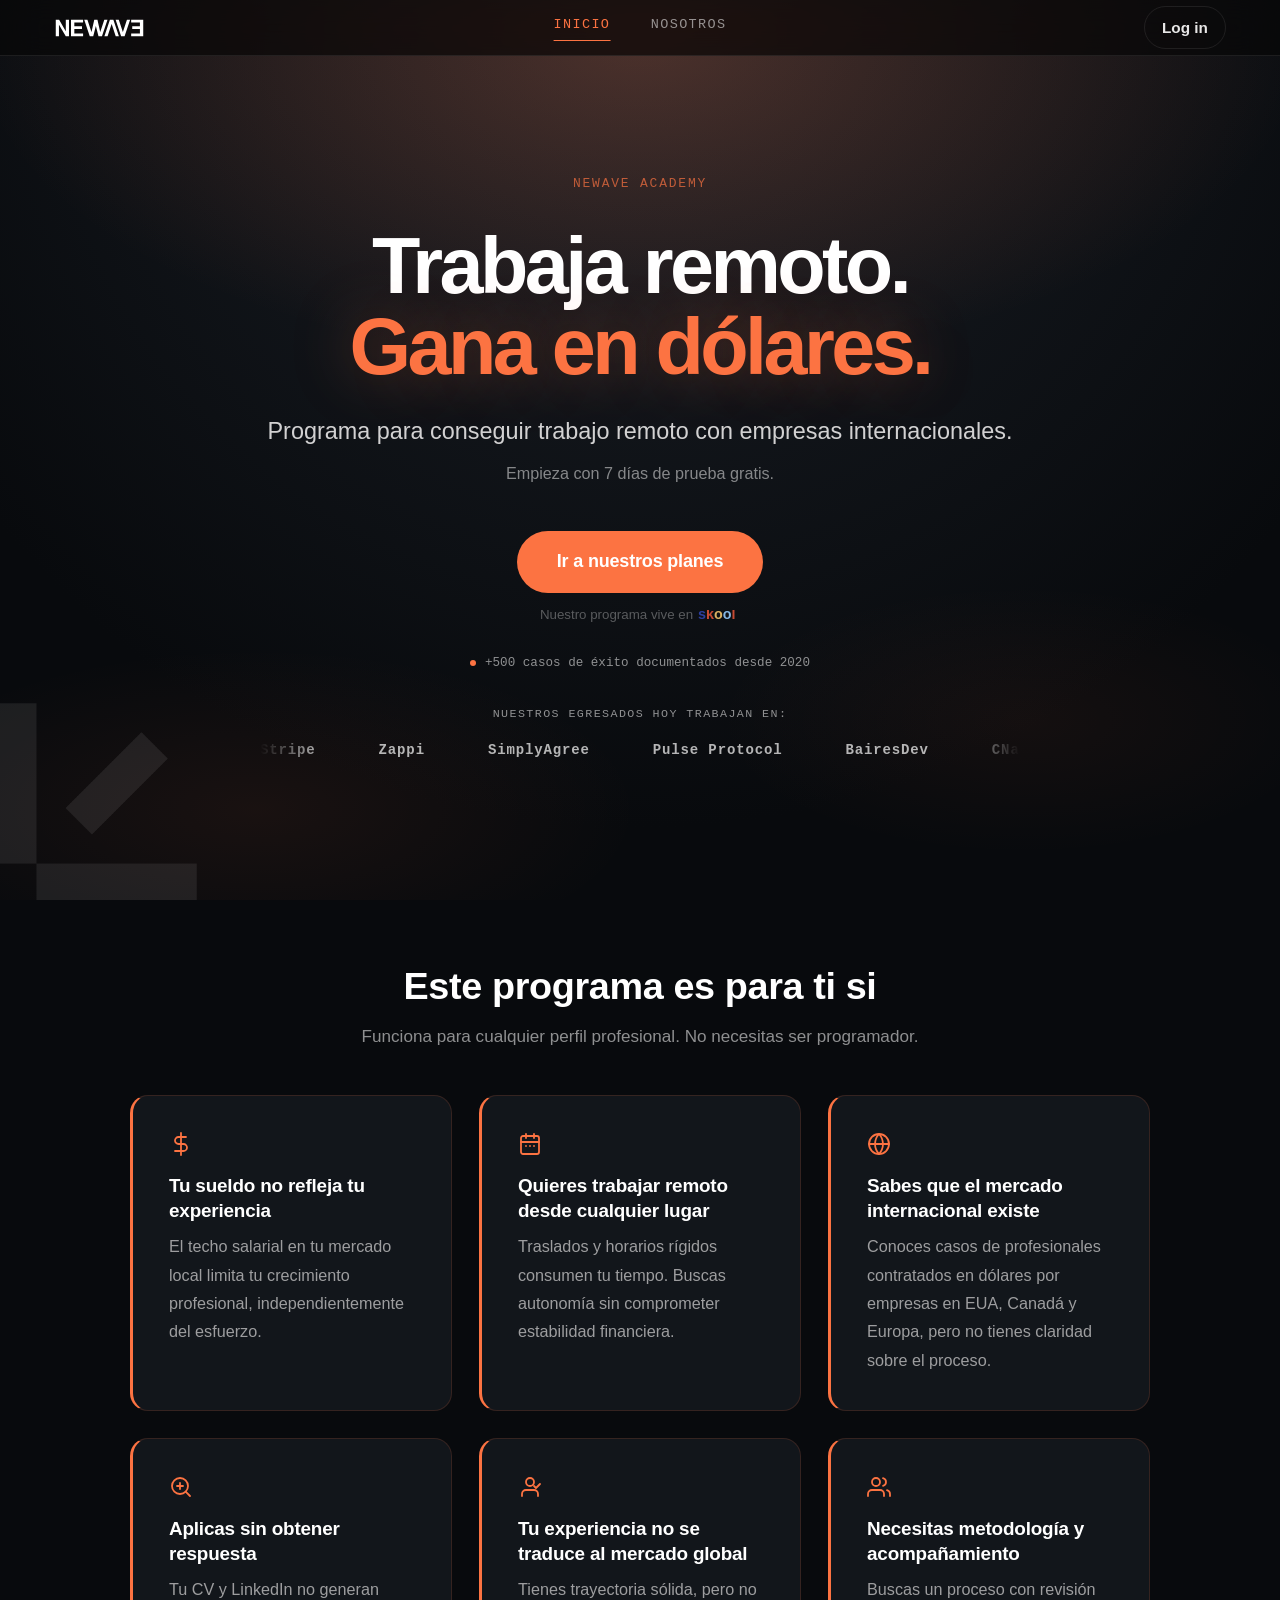
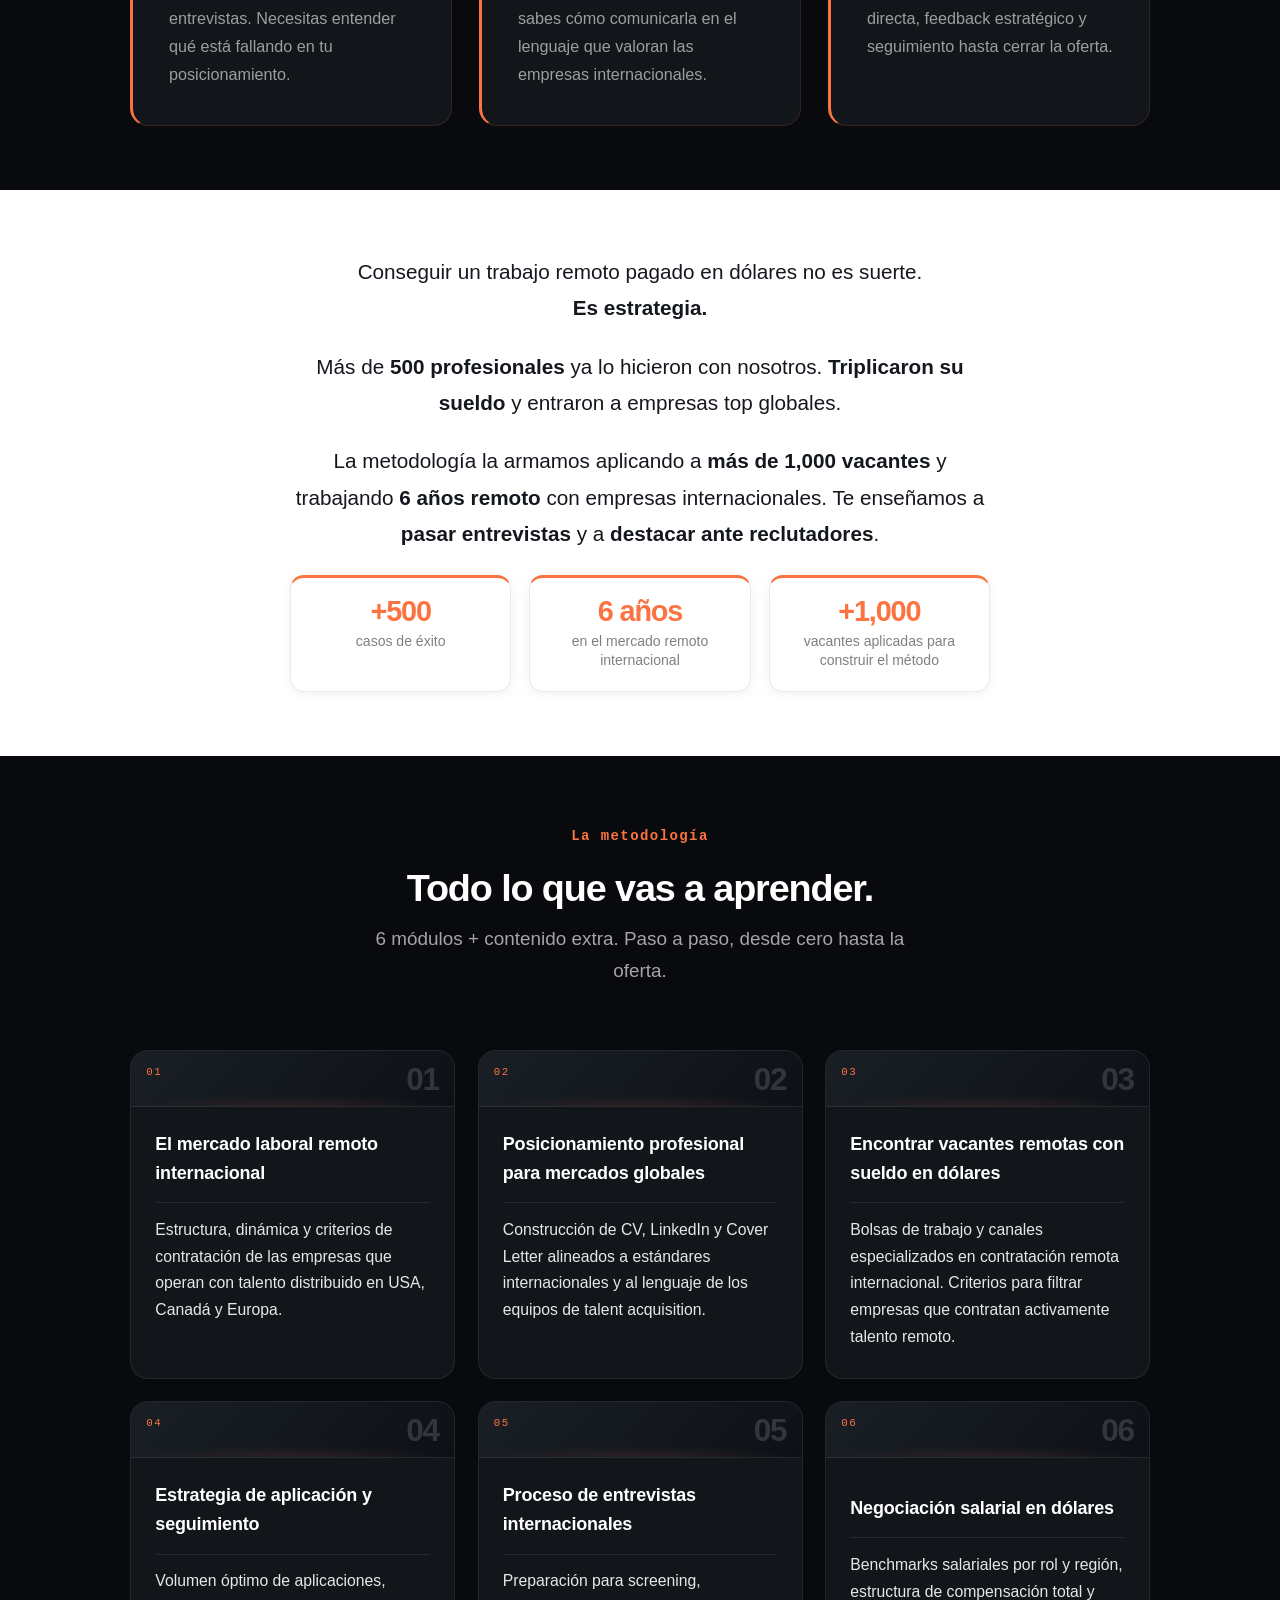
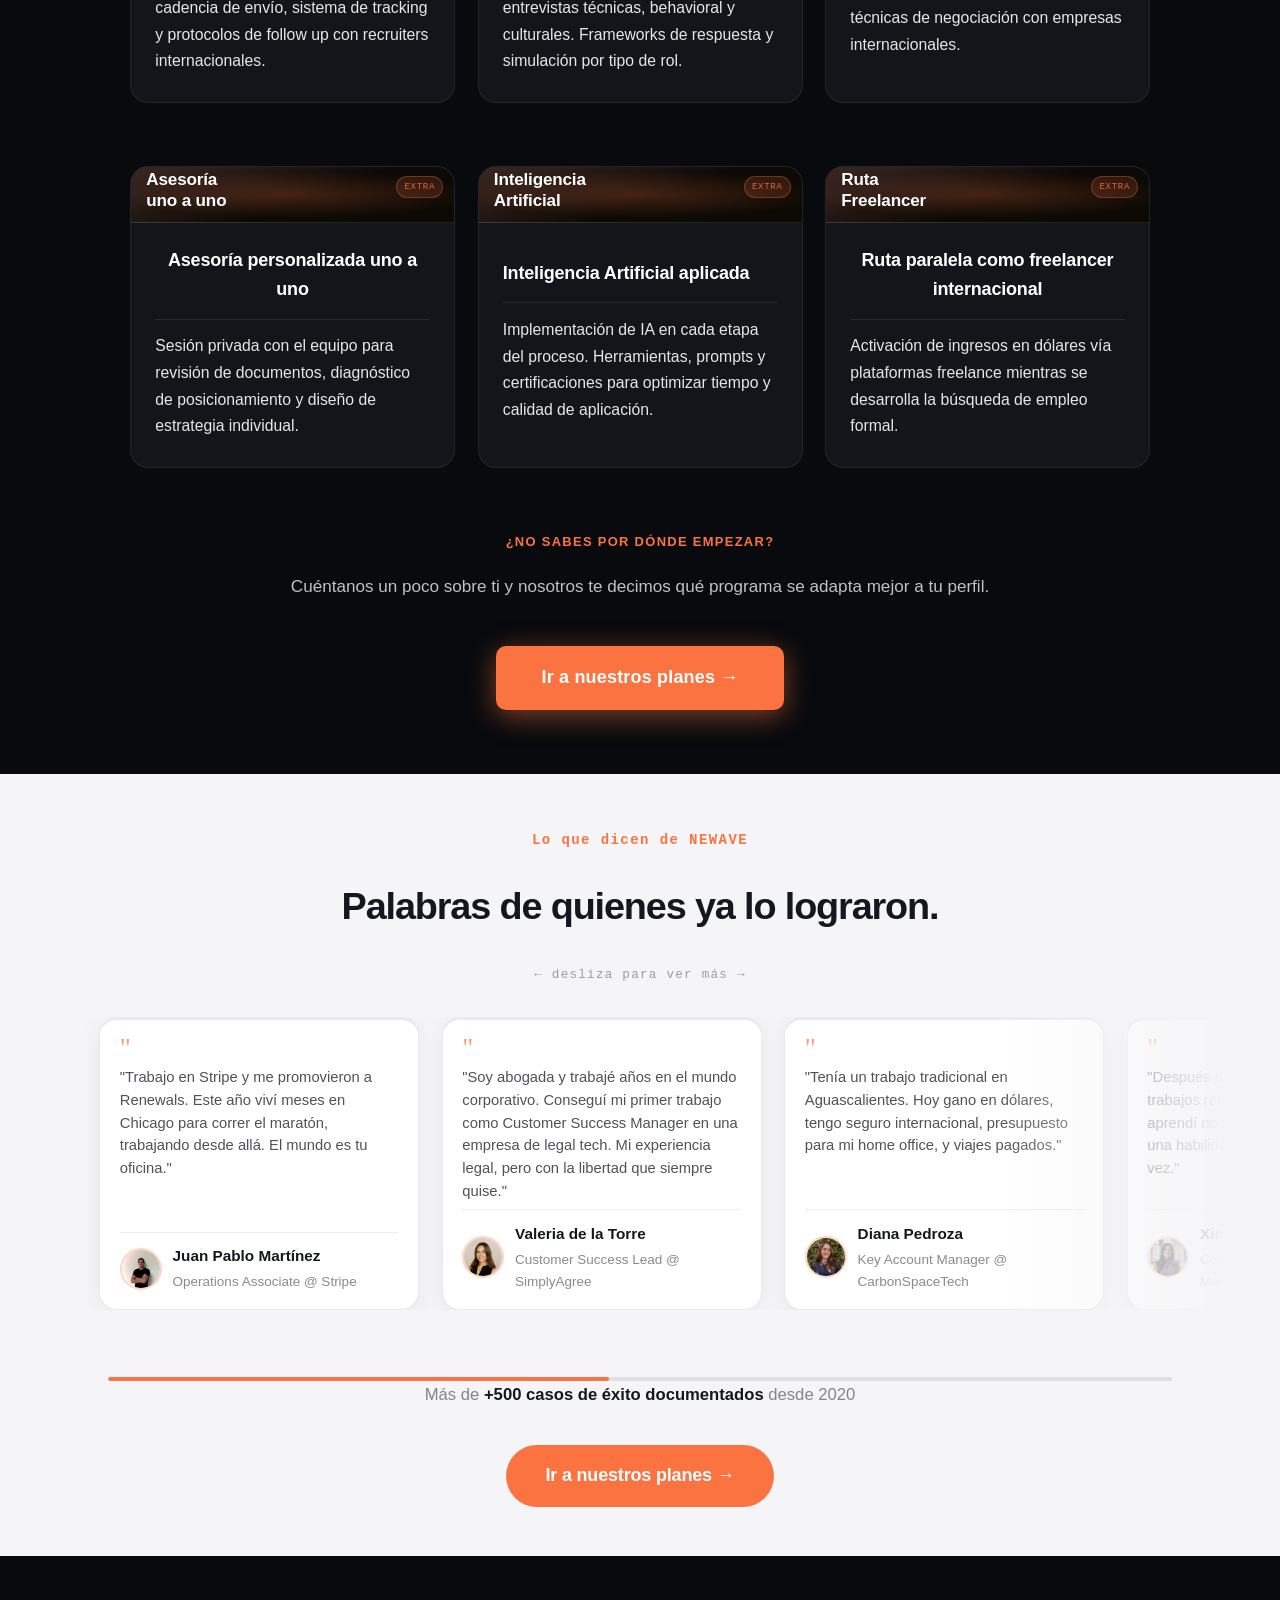
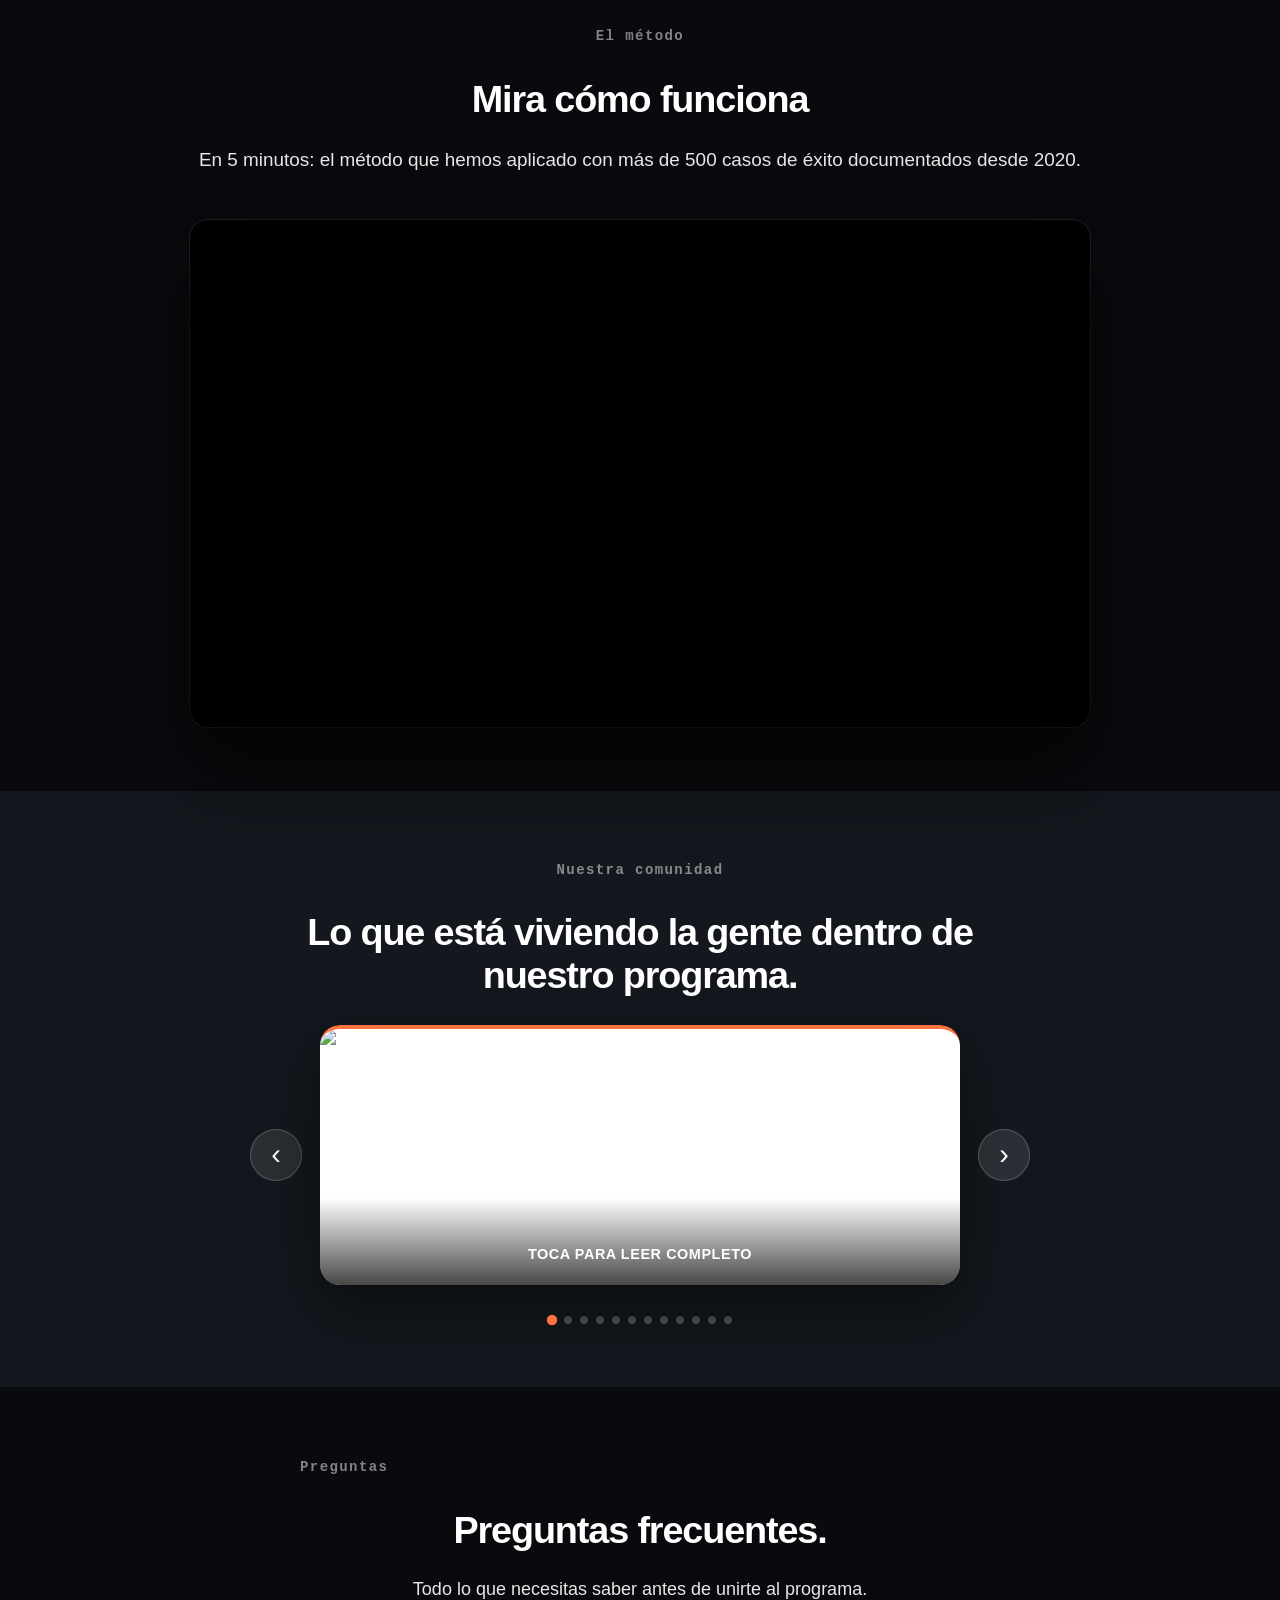
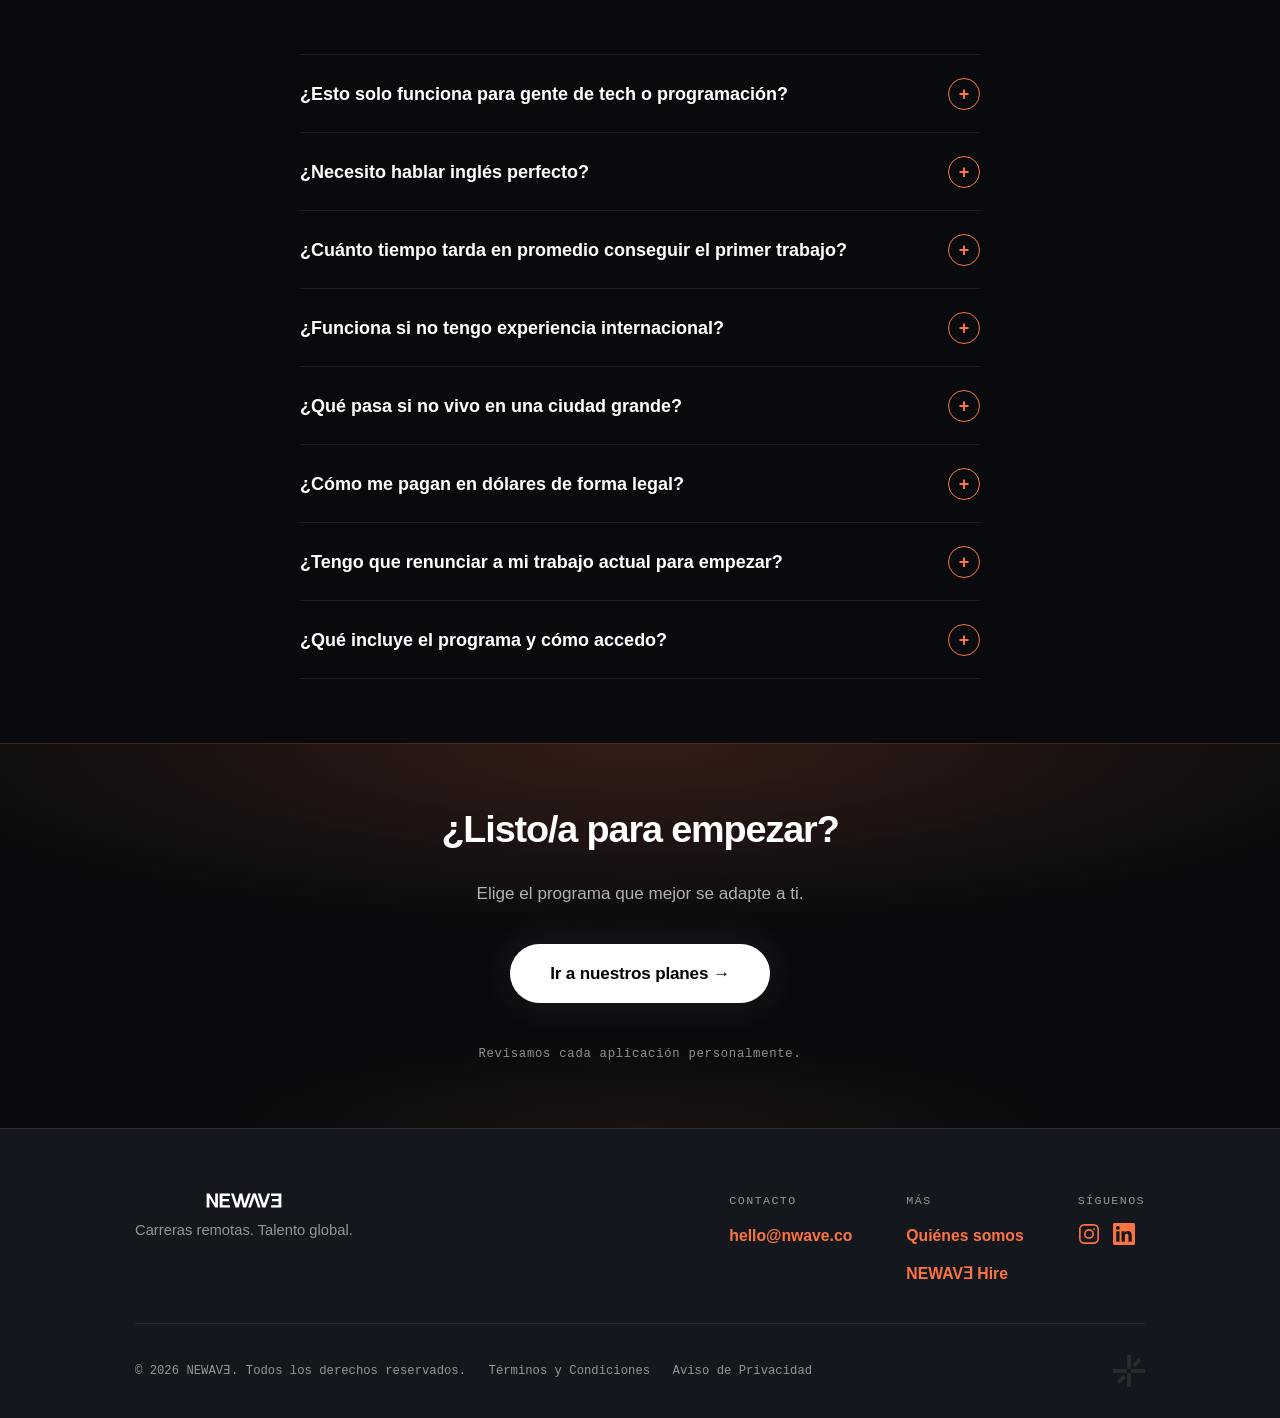
==== commit 4c00b70f: "CTA a 'Ir a nuestros planes' y regresar el microcopy original Co-Authored-By: Claude Opus 5 <noreply" ====
--- a/index.html
+++ b/index.html
@@ -180,9 +180,9 @@
       <span class="hero-eyebrow" data-animate>NEWAVE ACADEMY</span>
       <h1 data-animate data-delay="1">Trabaja remoto.<br><span class="h1-accent">Gana en dólares.</span></h1>
       <p class="hero-sub" data-animate data-delay="2">Programa para conseguir trabajo remoto con empresas internacionales.</p>
-      <p class="hero-trial" data-animate data-delay="2">7 días de prueba gratis</p>
+      <p class="hero-trial" data-animate data-delay="2">Empieza con 7 días de prueba gratis.</p>
       <div class="hero-actions" data-animate data-delay="3">
-        <a href="https://www.newaveacademy.com/formulario/" class="btn-orange" data-cta="hero">Ir a nuestros programas</a>
+        <a href="https://www.newaveacademy.com/formulario/" class="btn-orange" data-cta="hero">Ir a nuestros planes</a>
       </div>
       <p class="hero-plataforma" data-animate data-delay="3">Nuestro programa vive en <span class="skoolLogo" aria-label="Skool"><svg viewBox="0 15 193 44" role="img" aria-label="Skool"><text x="0" y="58" font-family="Arial Black, Arial, sans-serif" font-size="66" font-weight="900"><tspan fill="#2C3E9E">s</tspan><tspan fill="#C64B33">k</tspan><tspan fill="#DBB162">o</tspan><tspan fill="#84B6E3">o</tspan><tspan fill="#C64B33">l</tspan></text></svg></span></p>
       <a href="#testimonios" class="hero-proof" data-animate data-delay="4">
@@ -423,7 +423,7 @@
       <div class="modulos-cta" data-animate>
         <p style="font-size:0.72rem;font-weight:700;letter-spacing:0.1em;text-transform:uppercase;color:#FC7342;margin:0 0 0.4rem;">¿No sabes por dónde empezar?</p>
         <p class="modulos-cta-intro">Cuéntanos un poco sobre ti y nosotros te decimos qué programa se adapta mejor a tu perfil.</p>
-        <a href="https://www.newaveacademy.com/formulario/" target="_blank" rel="noopener" class="btn-ver-planes" data-cta="programa">Ir a nuestros programas →</a>
+        <a href="https://www.newaveacademy.com/formulario/" target="_blank" rel="noopener" class="btn-ver-planes" data-cta="programa">Ir a nuestros planes →</a>
       </div>
     </div>
   </section>
@@ -508,7 +508,7 @@
     </div>
     <p class="testimonials-footer" style="color:rgba(20,24,30,0.5);" data-animate>Más de <strong style="color:var(--brand-black)">+500 casos de éxito documentados</strong> desde 2020</p>
     <div style="text-align:center;margin-top:2rem;" data-animate>
-      <a href="https://www.newaveacademy.com/formulario/" class="btn-orange" data-cta="testimonios">Ir a nuestros programas →</a>
+      <a href="https://www.newaveacademy.com/formulario/" class="btn-orange" data-cta="testimonios">Ir a nuestros planes →</a>
     </div>
   </section>
 
@@ -817,7 +817,7 @@
       <h2>¿Listo/a para empezar?</h2>
       <p>Elige el programa que mejor se adapte a ti.</p>
       <div style="display:flex;flex-direction:column;align-items:center;gap:0.75rem;margin-top:0.5rem;">
-        <a href="https://www.newaveacademy.com/formulario/" target="_blank" rel="noopener" class="btn-primary btn-large" data-cta="cta-final">Ir a nuestros programas →</a>
+        <a href="https://www.newaveacademy.com/formulario/" target="_blank" rel="noopener" class="btn-primary btn-large" data-cta="cta-final">Ir a nuestros planes →</a>
       </div>
       <span class="cta-note" style="margin-top:0.75rem;">Revisamos cada aplicación personalmente.</span>
     </div>
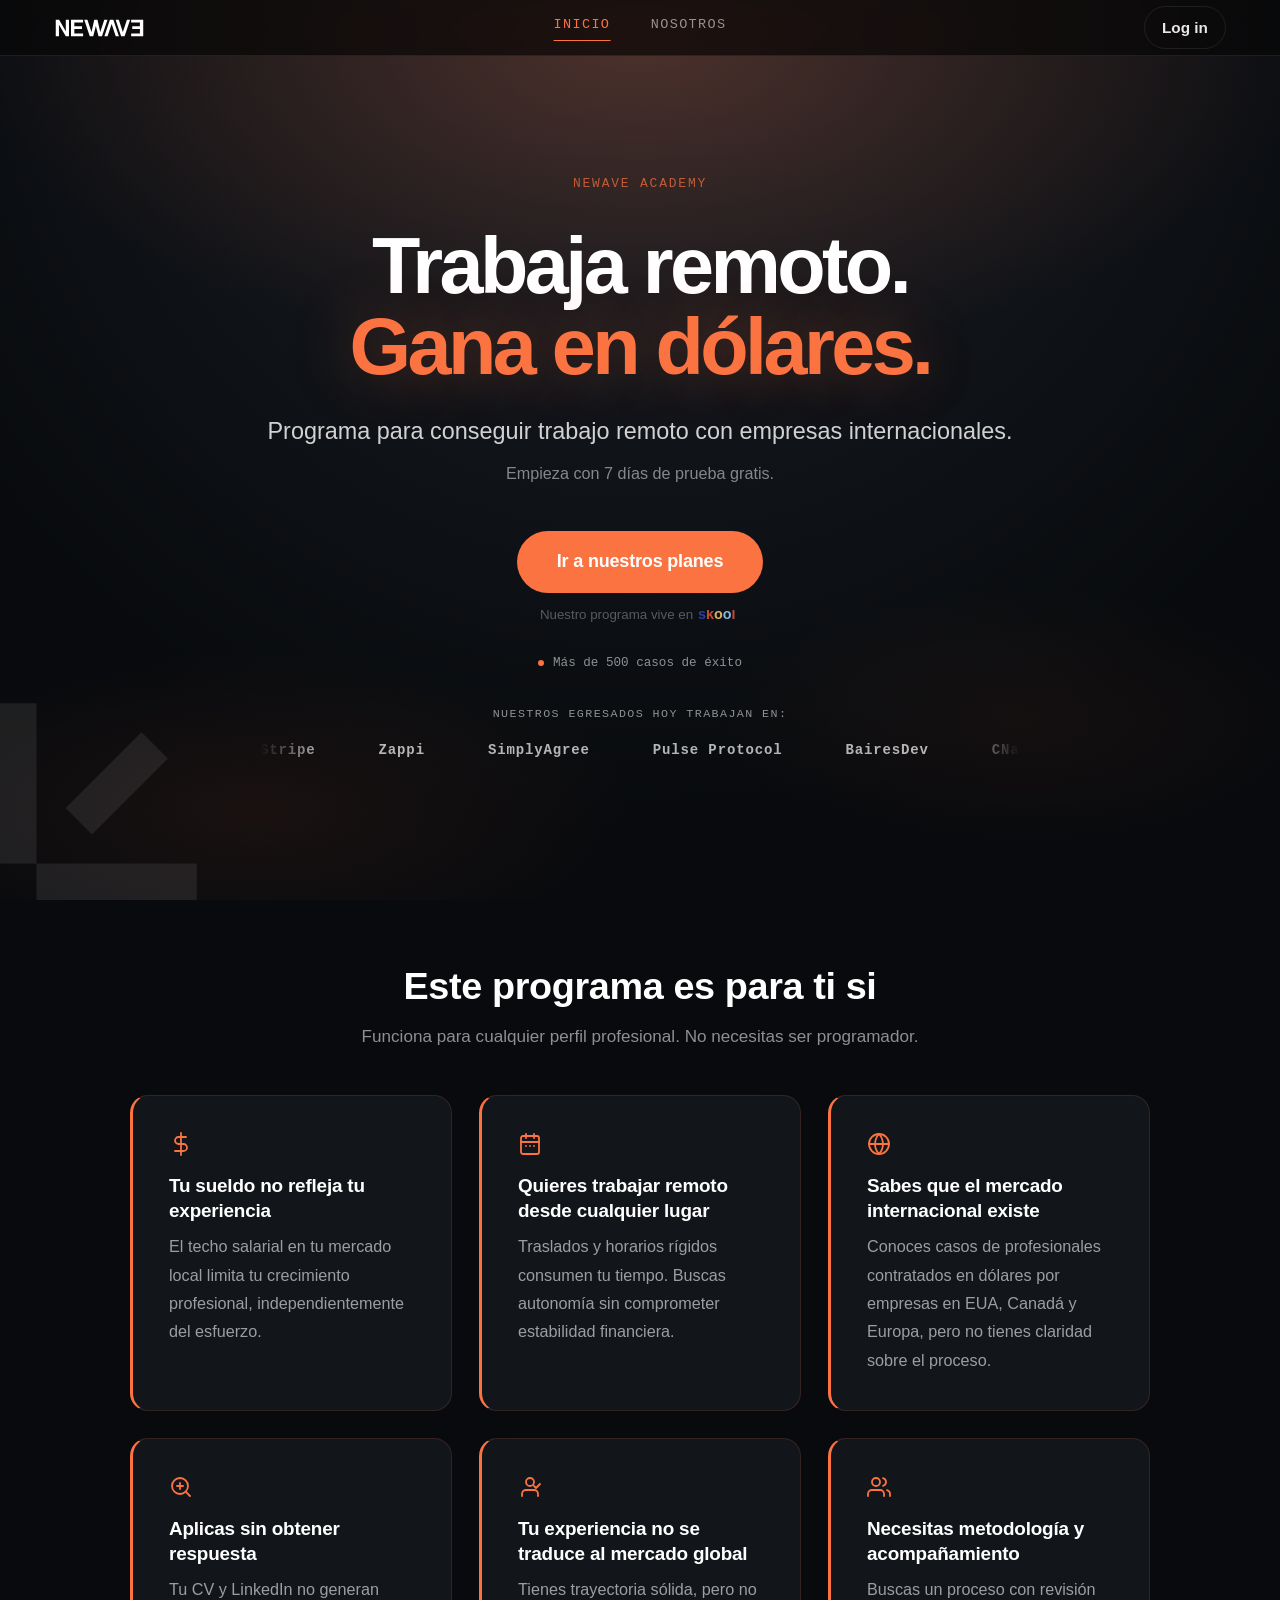
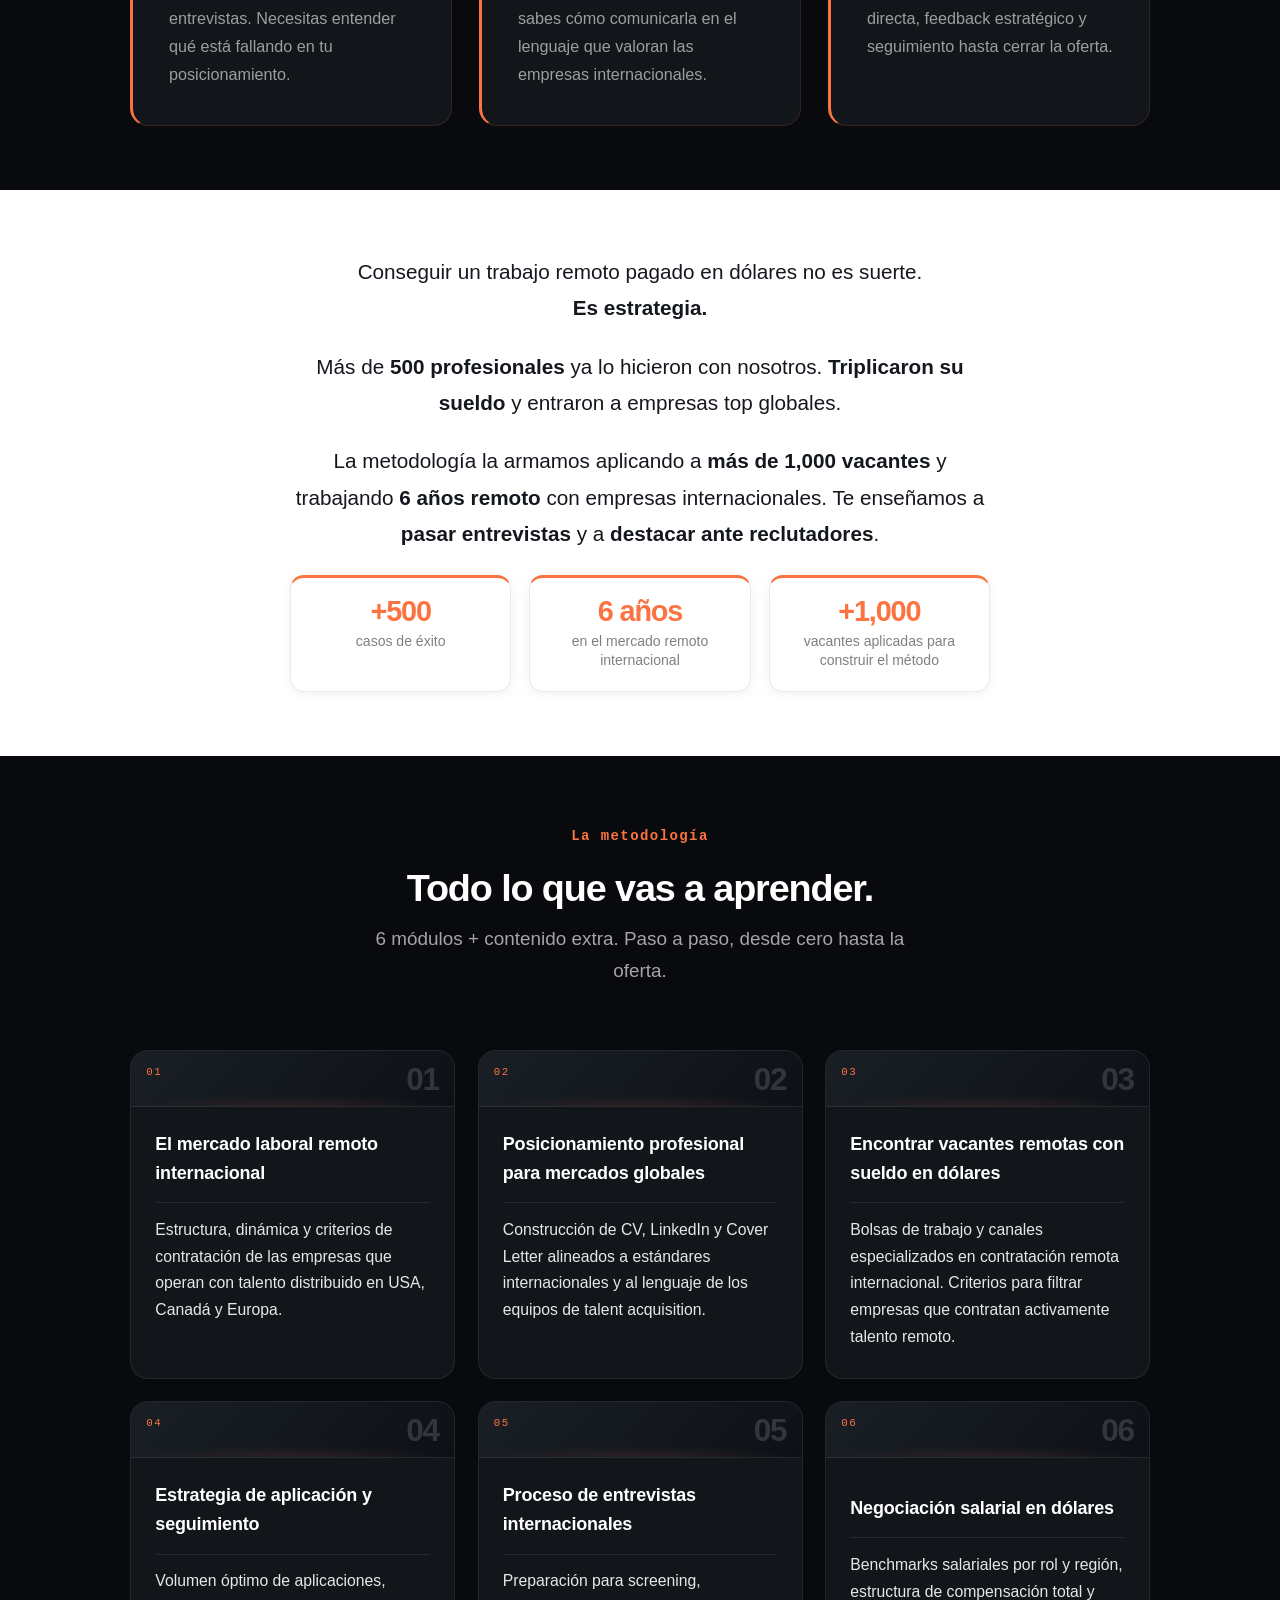
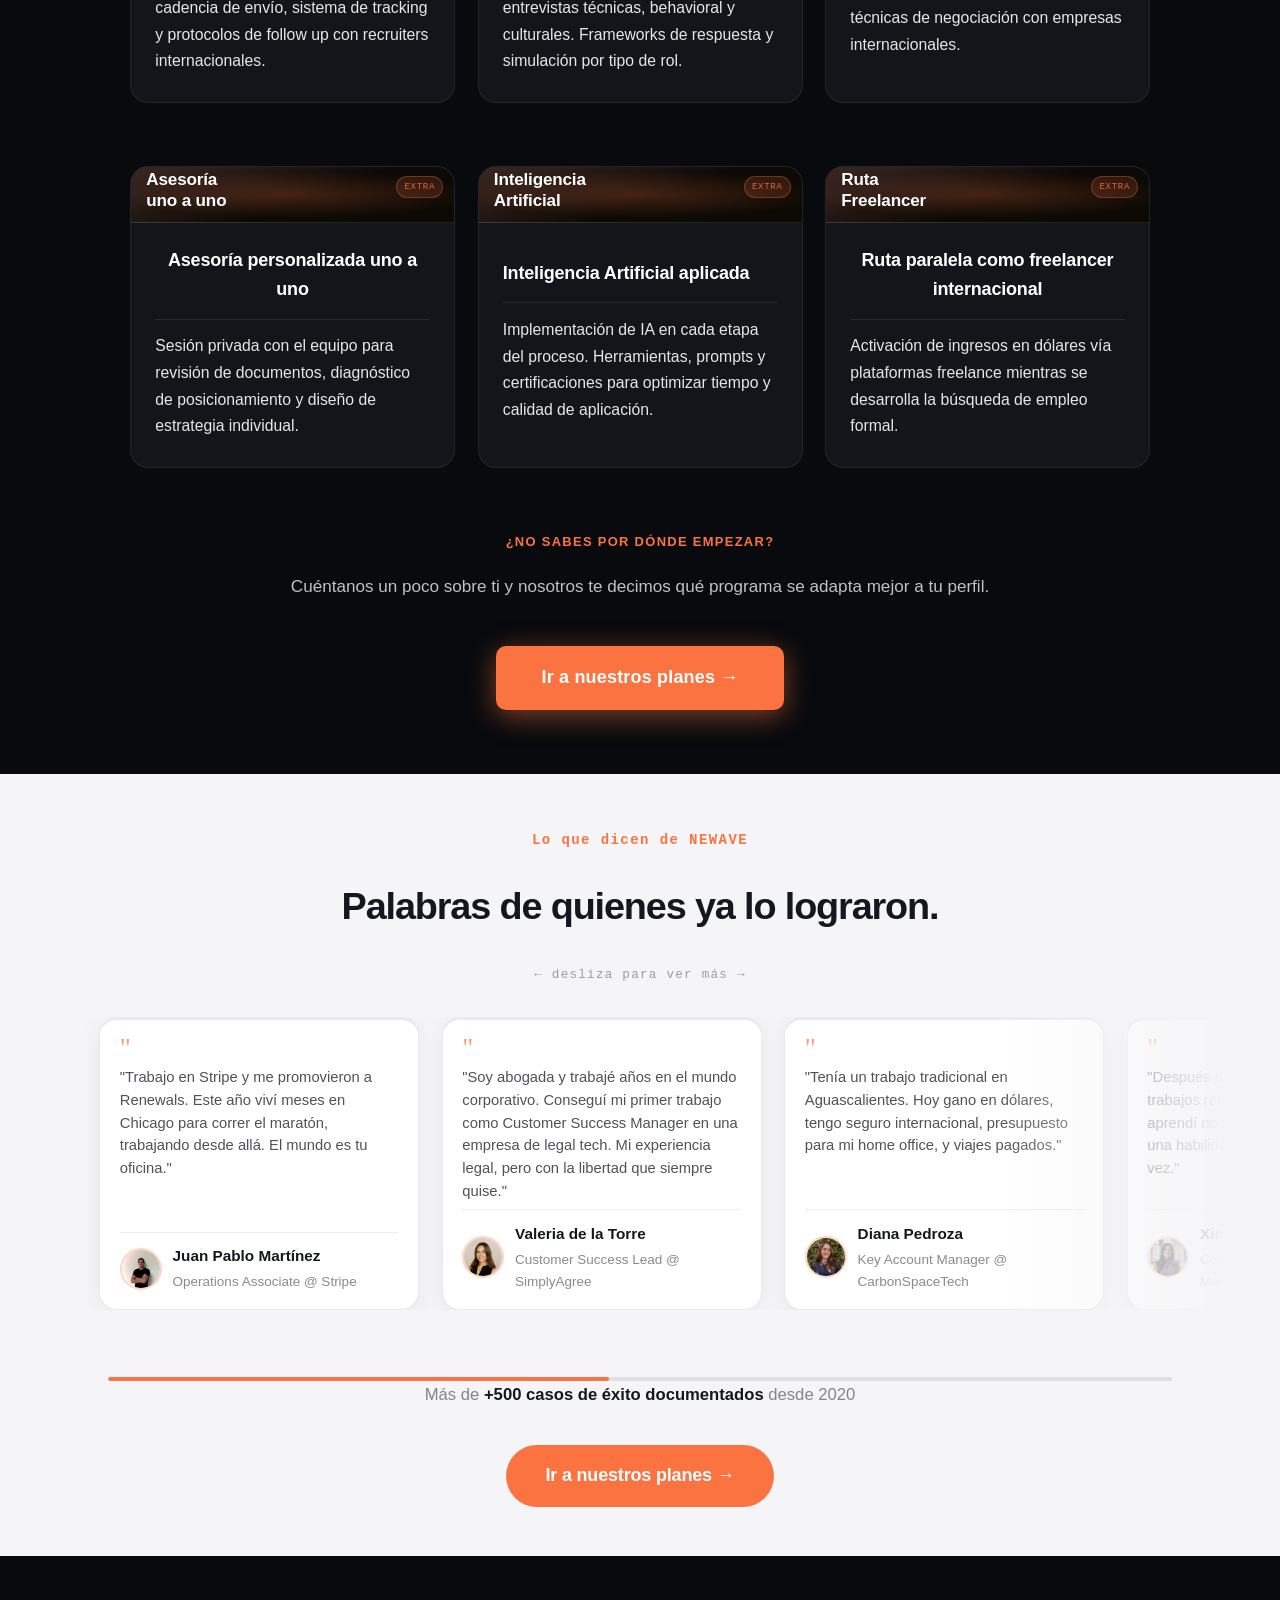
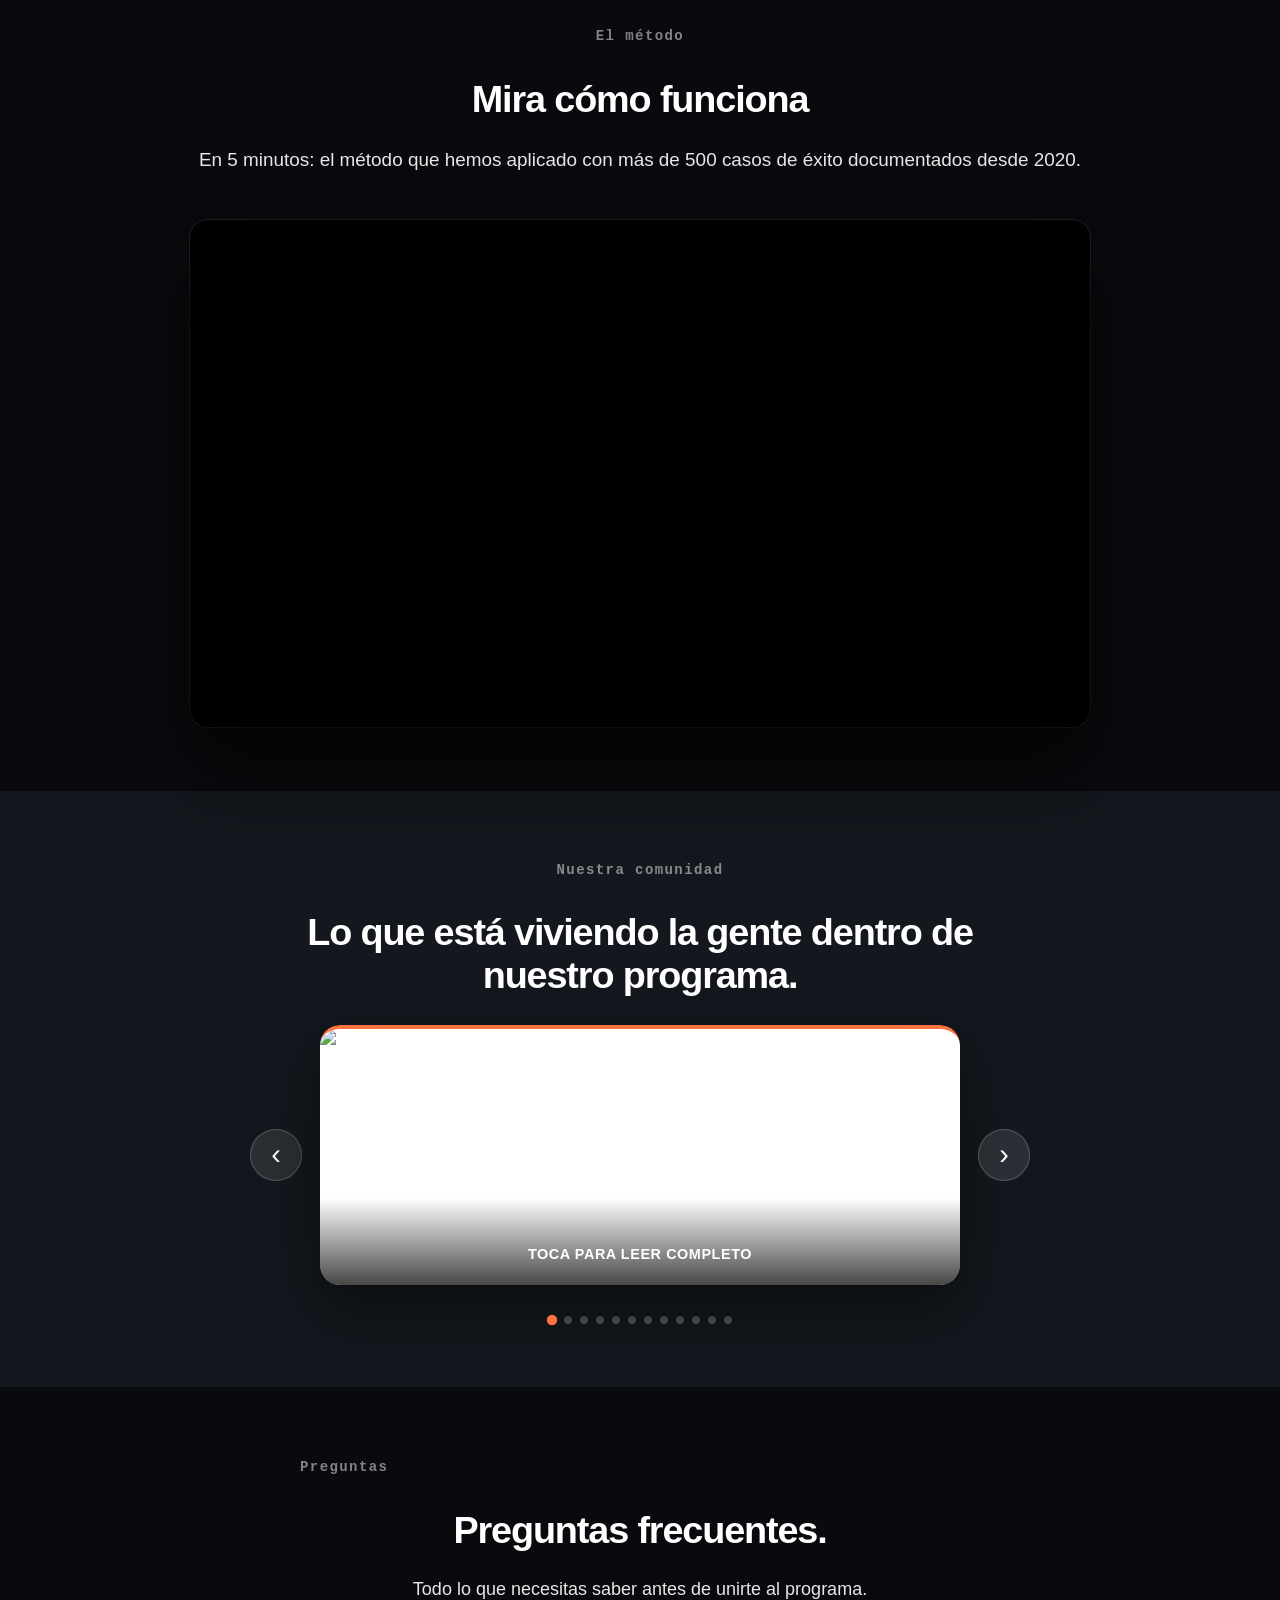
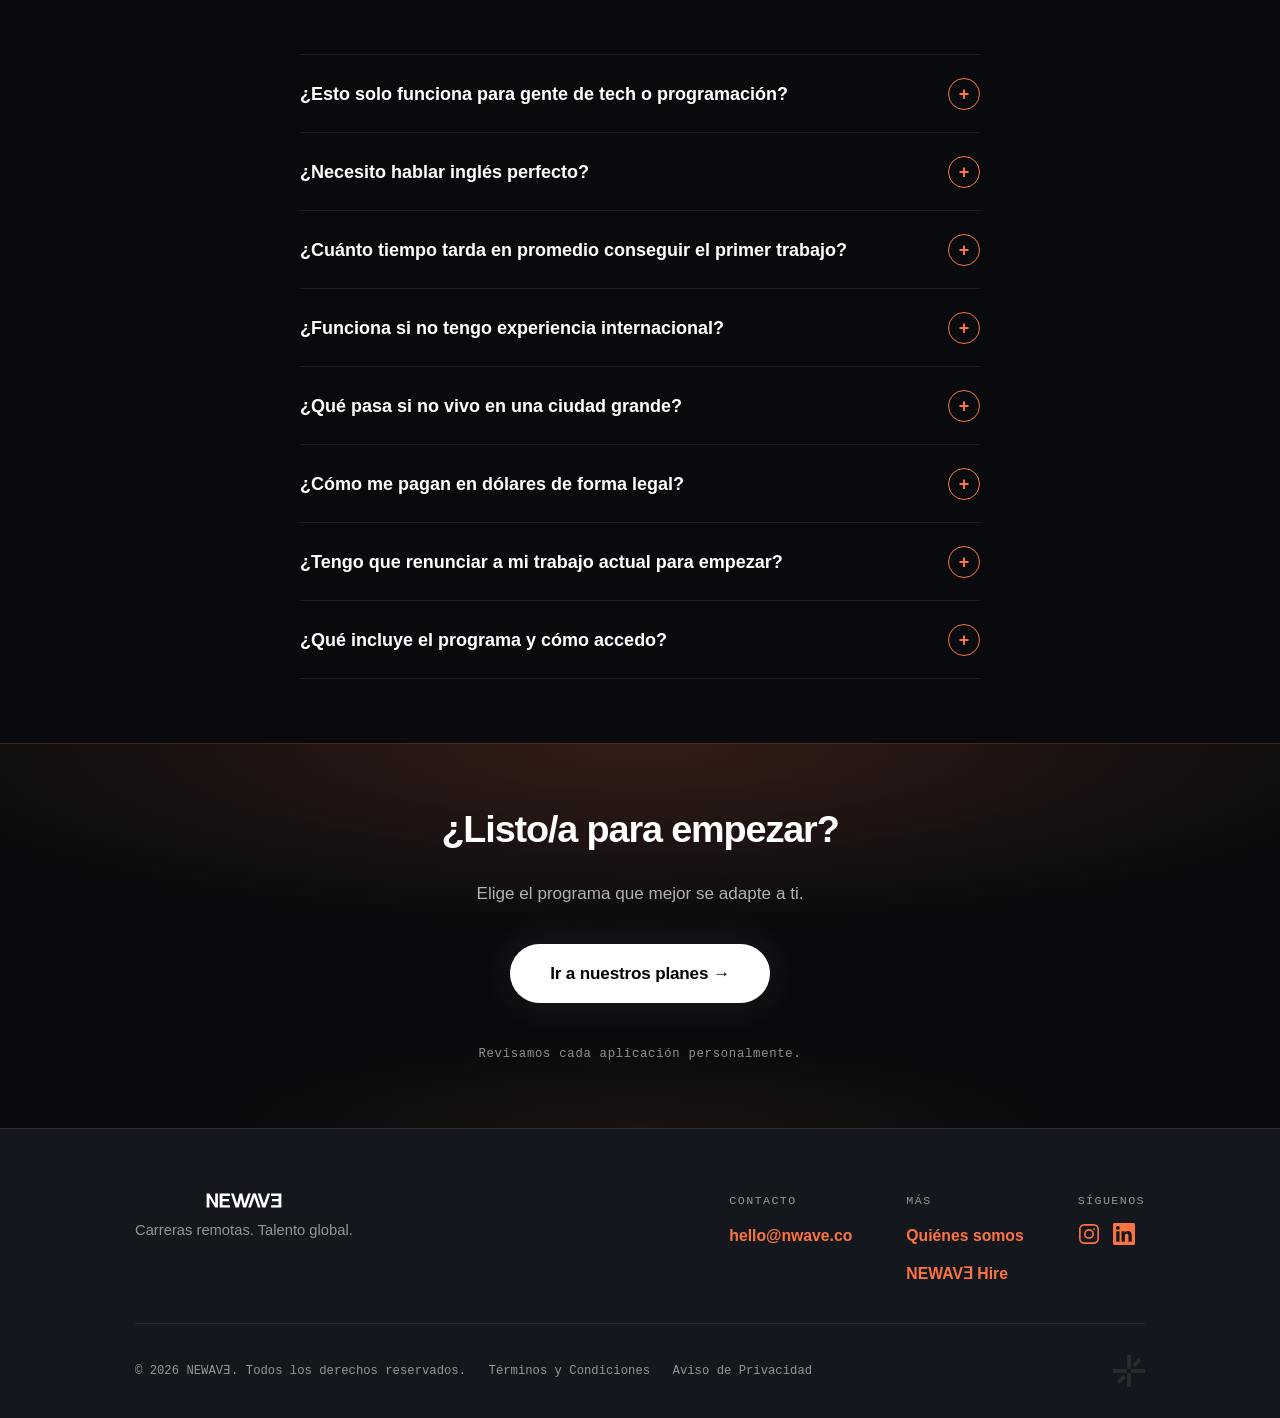
==== commit 02053ae3: "Acortar la prueba social del hero Co-Authored-By: Claude Opus 5 <noreply@anthropic.com>" ====
--- a/index.html
+++ b/index.html
@@ -187,7 +187,7 @@
       <p class="hero-plataforma" data-animate data-delay="3">Nuestro programa vive en <span class="skoolLogo" aria-label="Skool"><svg viewBox="0 15 193 44" role="img" aria-label="Skool"><text x="0" y="58" font-family="Arial Black, Arial, sans-serif" font-size="66" font-weight="900"><tspan fill="#2C3E9E">s</tspan><tspan fill="#C64B33">k</tspan><tspan fill="#DBB162">o</tspan><tspan fill="#84B6E3">o</tspan><tspan fill="#C64B33">l</tspan></text></svg></span></p>
       <a href="#testimonios" class="hero-proof" data-animate data-delay="4">
         <span class="proof-dot"></span>
-        <span>+500 casos de éxito documentados desde 2020</span>
+        <span>Más de 500 casos de éxito</span>
       </a>
       <div class="hero-companies" data-animate data-delay="5">
         <span class="companies-label">Nuestros egresados hoy trabajan en:</span>
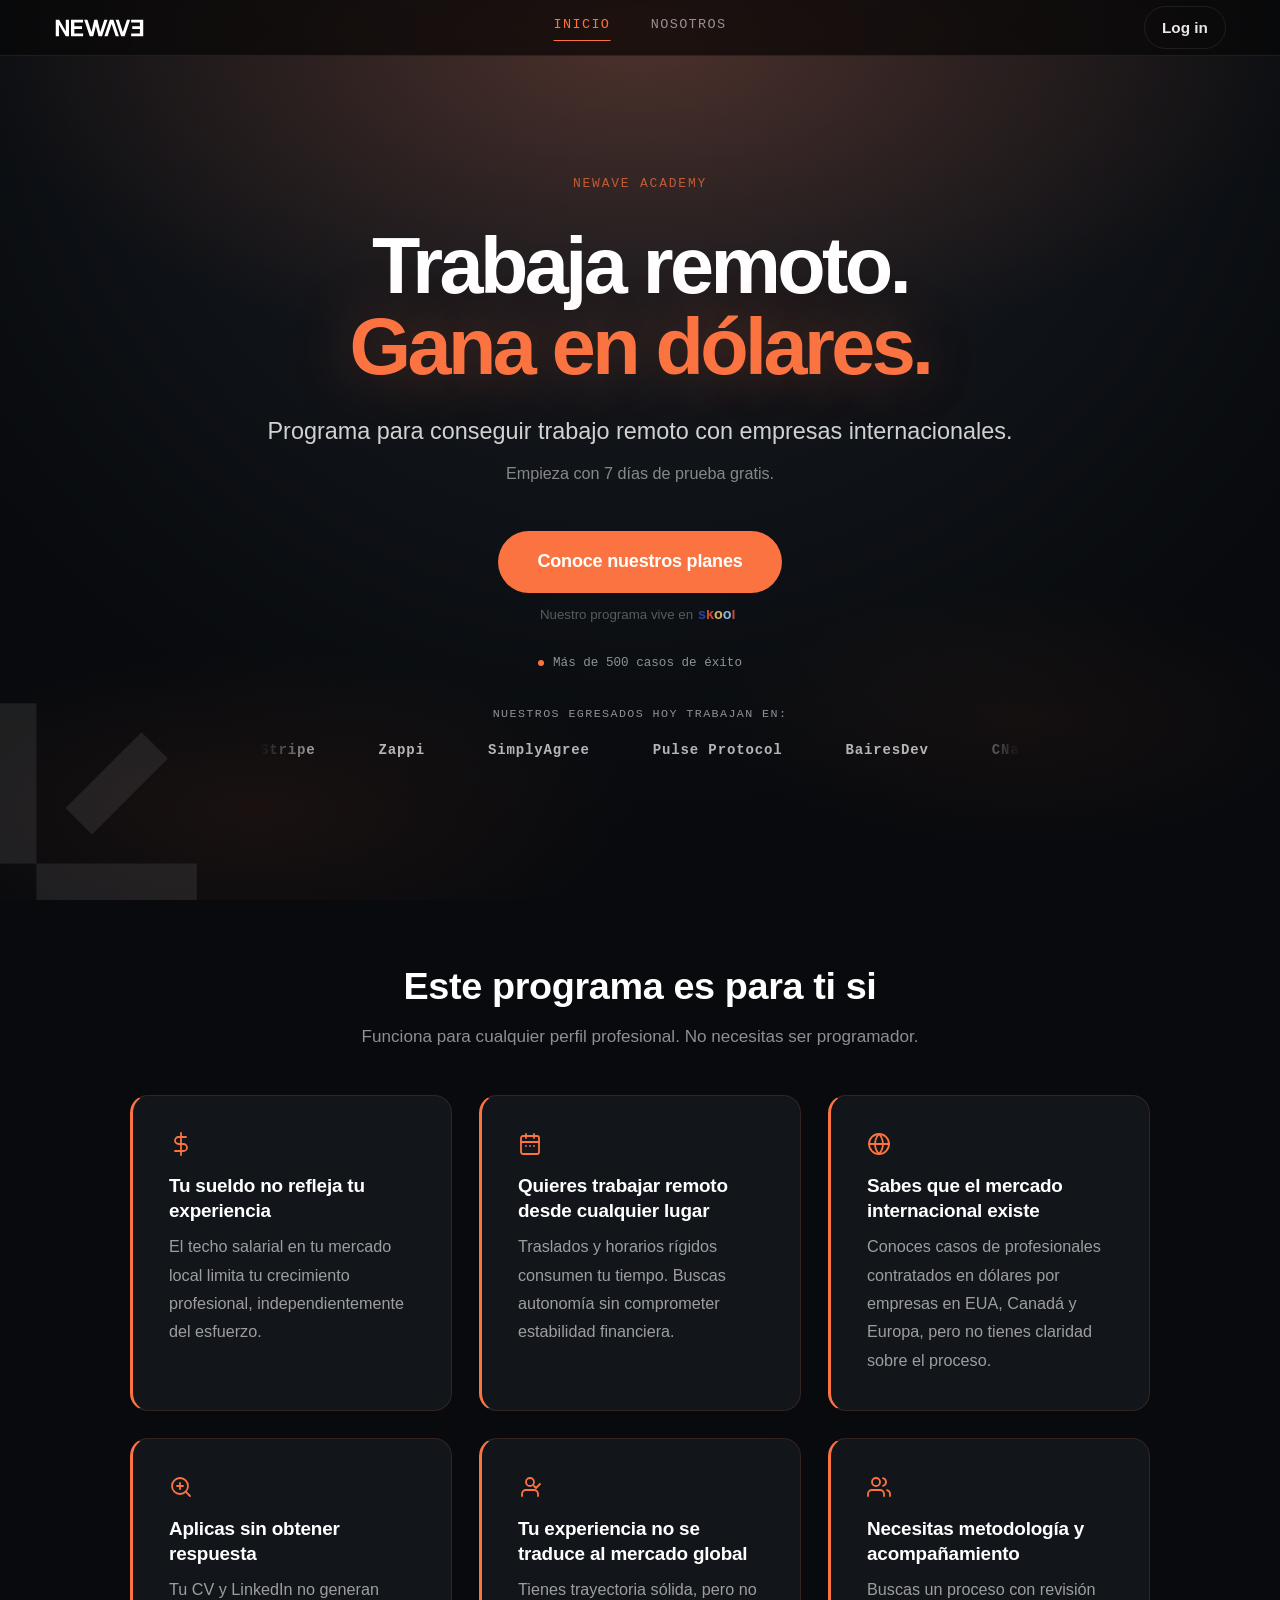
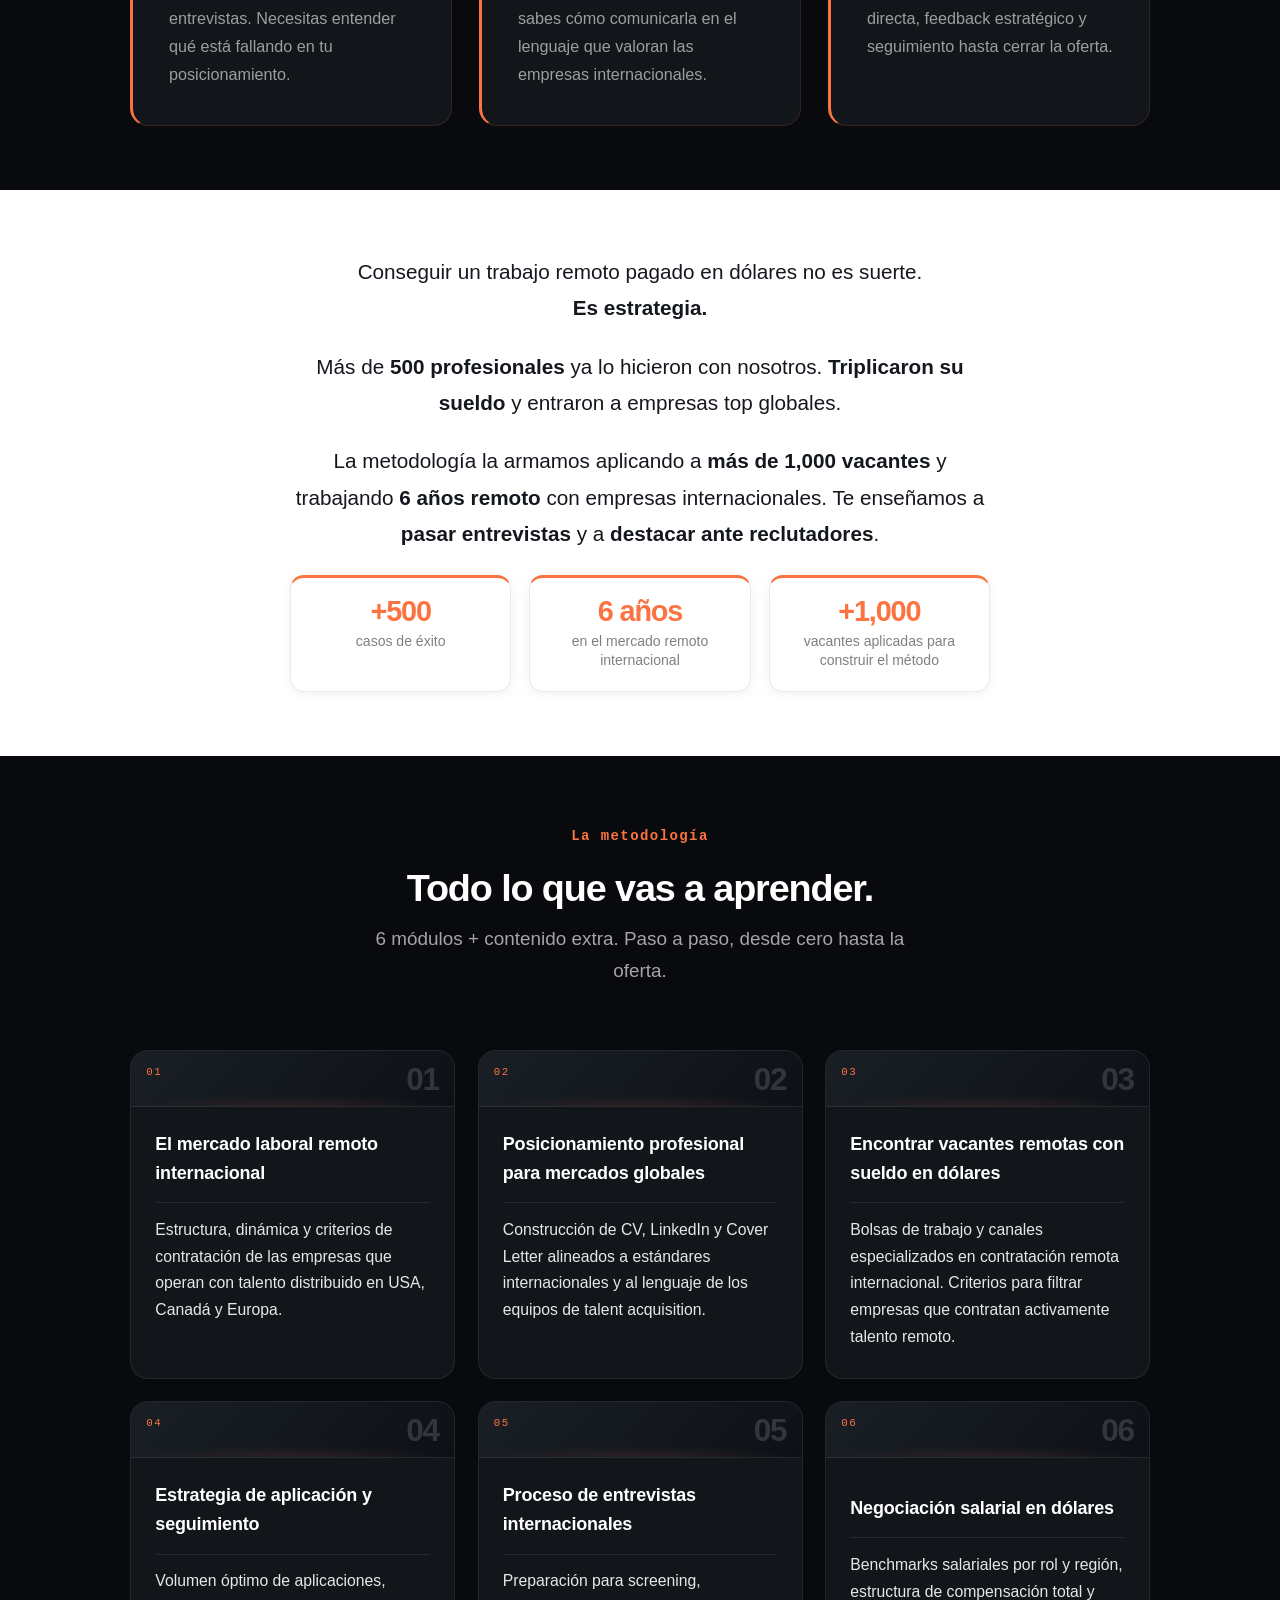
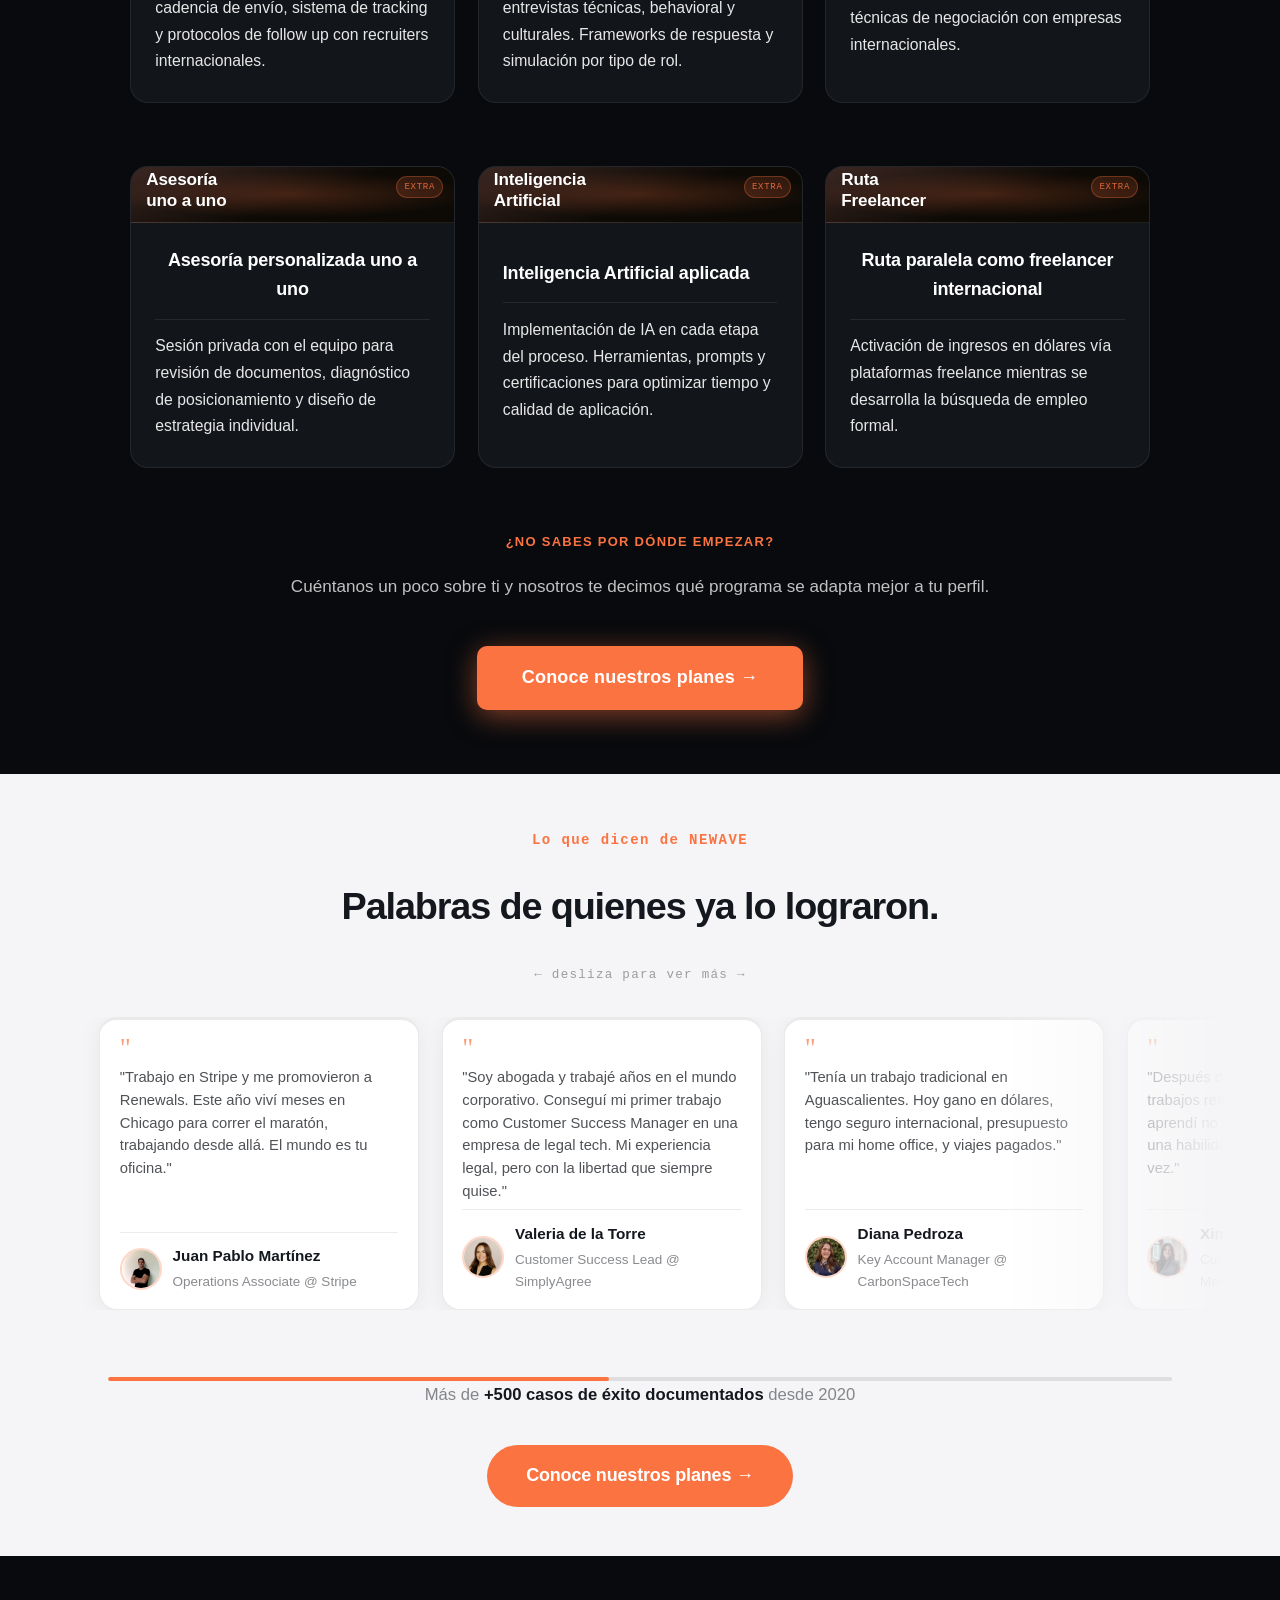
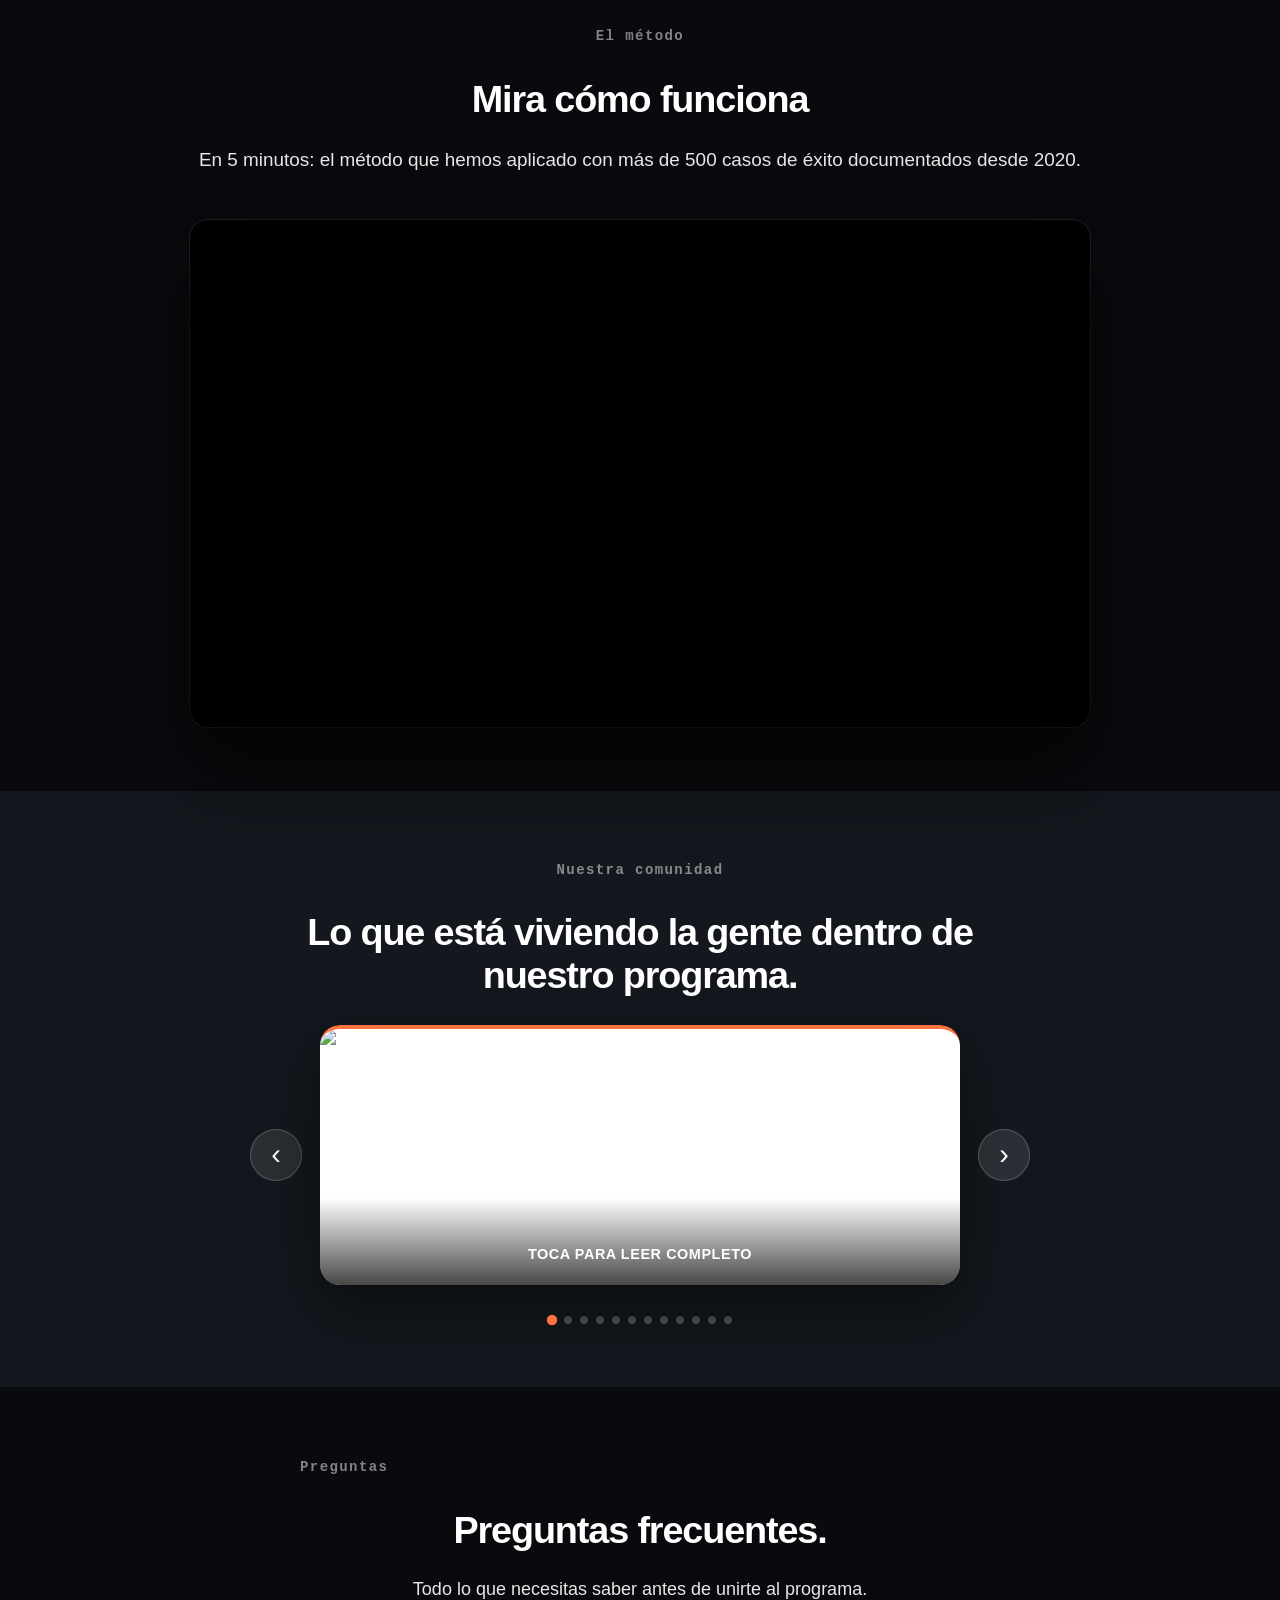
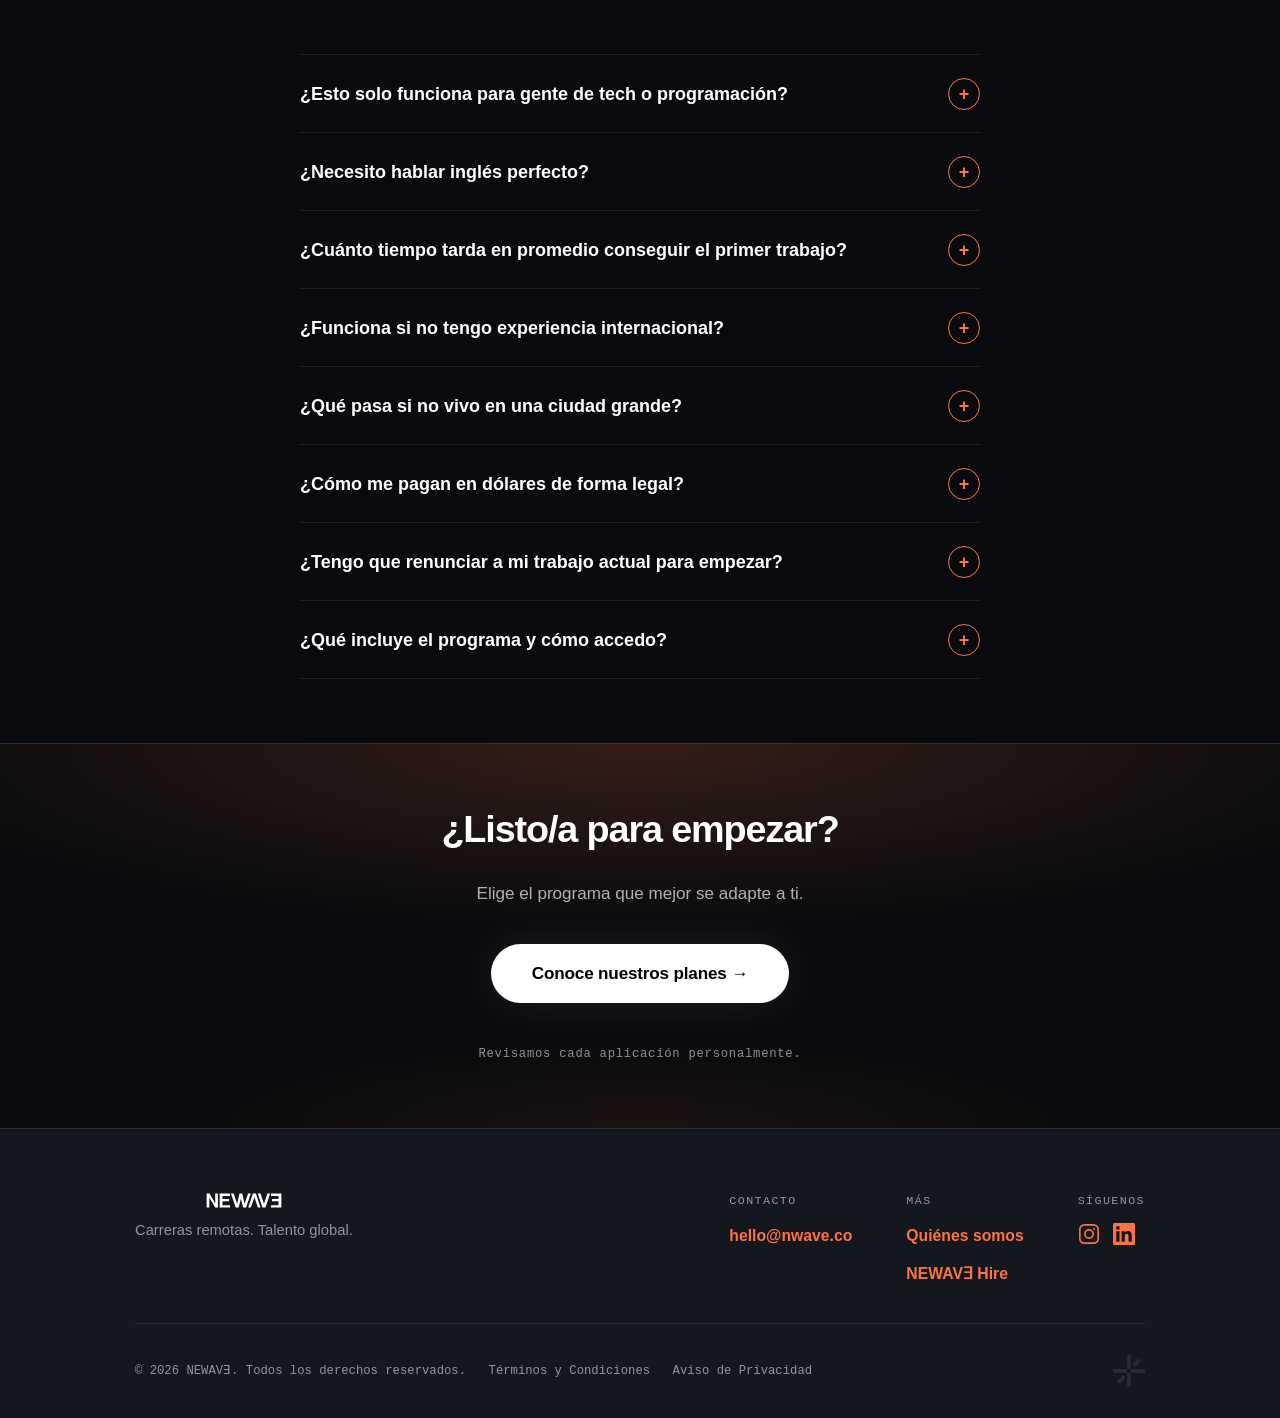
==== commit 5d9ba9a9: "Cambiar el verbo del CTA a 'Conoce nuestros planes' 'Ir a' describe navegación; 'Conoce' promete que" ====
--- a/index.html
+++ b/index.html
@@ -182,7 +182,7 @@
       <p class="hero-sub" data-animate data-delay="2">Programa para conseguir trabajo remoto con empresas internacionales.</p>
       <p class="hero-trial" data-animate data-delay="2">Empieza con 7 días de prueba gratis.</p>
       <div class="hero-actions" data-animate data-delay="3">
-        <a href="https://www.newaveacademy.com/formulario/" class="btn-orange" data-cta="hero">Ir a nuestros planes</a>
+        <a href="https://www.newaveacademy.com/formulario/" class="btn-orange" data-cta="hero">Conoce nuestros planes</a>
       </div>
       <p class="hero-plataforma" data-animate data-delay="3">Nuestro programa vive en <span class="skoolLogo" aria-label="Skool"><svg viewBox="0 15 193 44" role="img" aria-label="Skool"><text x="0" y="58" font-family="Arial Black, Arial, sans-serif" font-size="66" font-weight="900"><tspan fill="#2C3E9E">s</tspan><tspan fill="#C64B33">k</tspan><tspan fill="#DBB162">o</tspan><tspan fill="#84B6E3">o</tspan><tspan fill="#C64B33">l</tspan></text></svg></span></p>
       <a href="#testimonios" class="hero-proof" data-animate data-delay="4">
@@ -423,7 +423,7 @@
       <div class="modulos-cta" data-animate>
         <p style="font-size:0.72rem;font-weight:700;letter-spacing:0.1em;text-transform:uppercase;color:#FC7342;margin:0 0 0.4rem;">¿No sabes por dónde empezar?</p>
         <p class="modulos-cta-intro">Cuéntanos un poco sobre ti y nosotros te decimos qué programa se adapta mejor a tu perfil.</p>
-        <a href="https://www.newaveacademy.com/formulario/" target="_blank" rel="noopener" class="btn-ver-planes" data-cta="programa">Ir a nuestros planes →</a>
+        <a href="https://www.newaveacademy.com/formulario/" target="_blank" rel="noopener" class="btn-ver-planes" data-cta="programa">Conoce nuestros planes →</a>
       </div>
     </div>
   </section>
@@ -508,7 +508,7 @@
     </div>
     <p class="testimonials-footer" style="color:rgba(20,24,30,0.5);" data-animate>Más de <strong style="color:var(--brand-black)">+500 casos de éxito documentados</strong> desde 2020</p>
     <div style="text-align:center;margin-top:2rem;" data-animate>
-      <a href="https://www.newaveacademy.com/formulario/" class="btn-orange" data-cta="testimonios">Ir a nuestros planes →</a>
+      <a href="https://www.newaveacademy.com/formulario/" class="btn-orange" data-cta="testimonios">Conoce nuestros planes →</a>
     </div>
   </section>
 
@@ -817,7 +817,7 @@
       <h2>¿Listo/a para empezar?</h2>
       <p>Elige el programa que mejor se adapte a ti.</p>
       <div style="display:flex;flex-direction:column;align-items:center;gap:0.75rem;margin-top:0.5rem;">
-        <a href="https://www.newaveacademy.com/formulario/" target="_blank" rel="noopener" class="btn-primary btn-large" data-cta="cta-final">Ir a nuestros planes →</a>
+        <a href="https://www.newaveacademy.com/formulario/" target="_blank" rel="noopener" class="btn-primary btn-large" data-cta="cta-final">Conoce nuestros planes →</a>
       </div>
       <span class="cta-note" style="margin-top:0.75rem;">Revisamos cada aplicación personalmente.</span>
     </div>
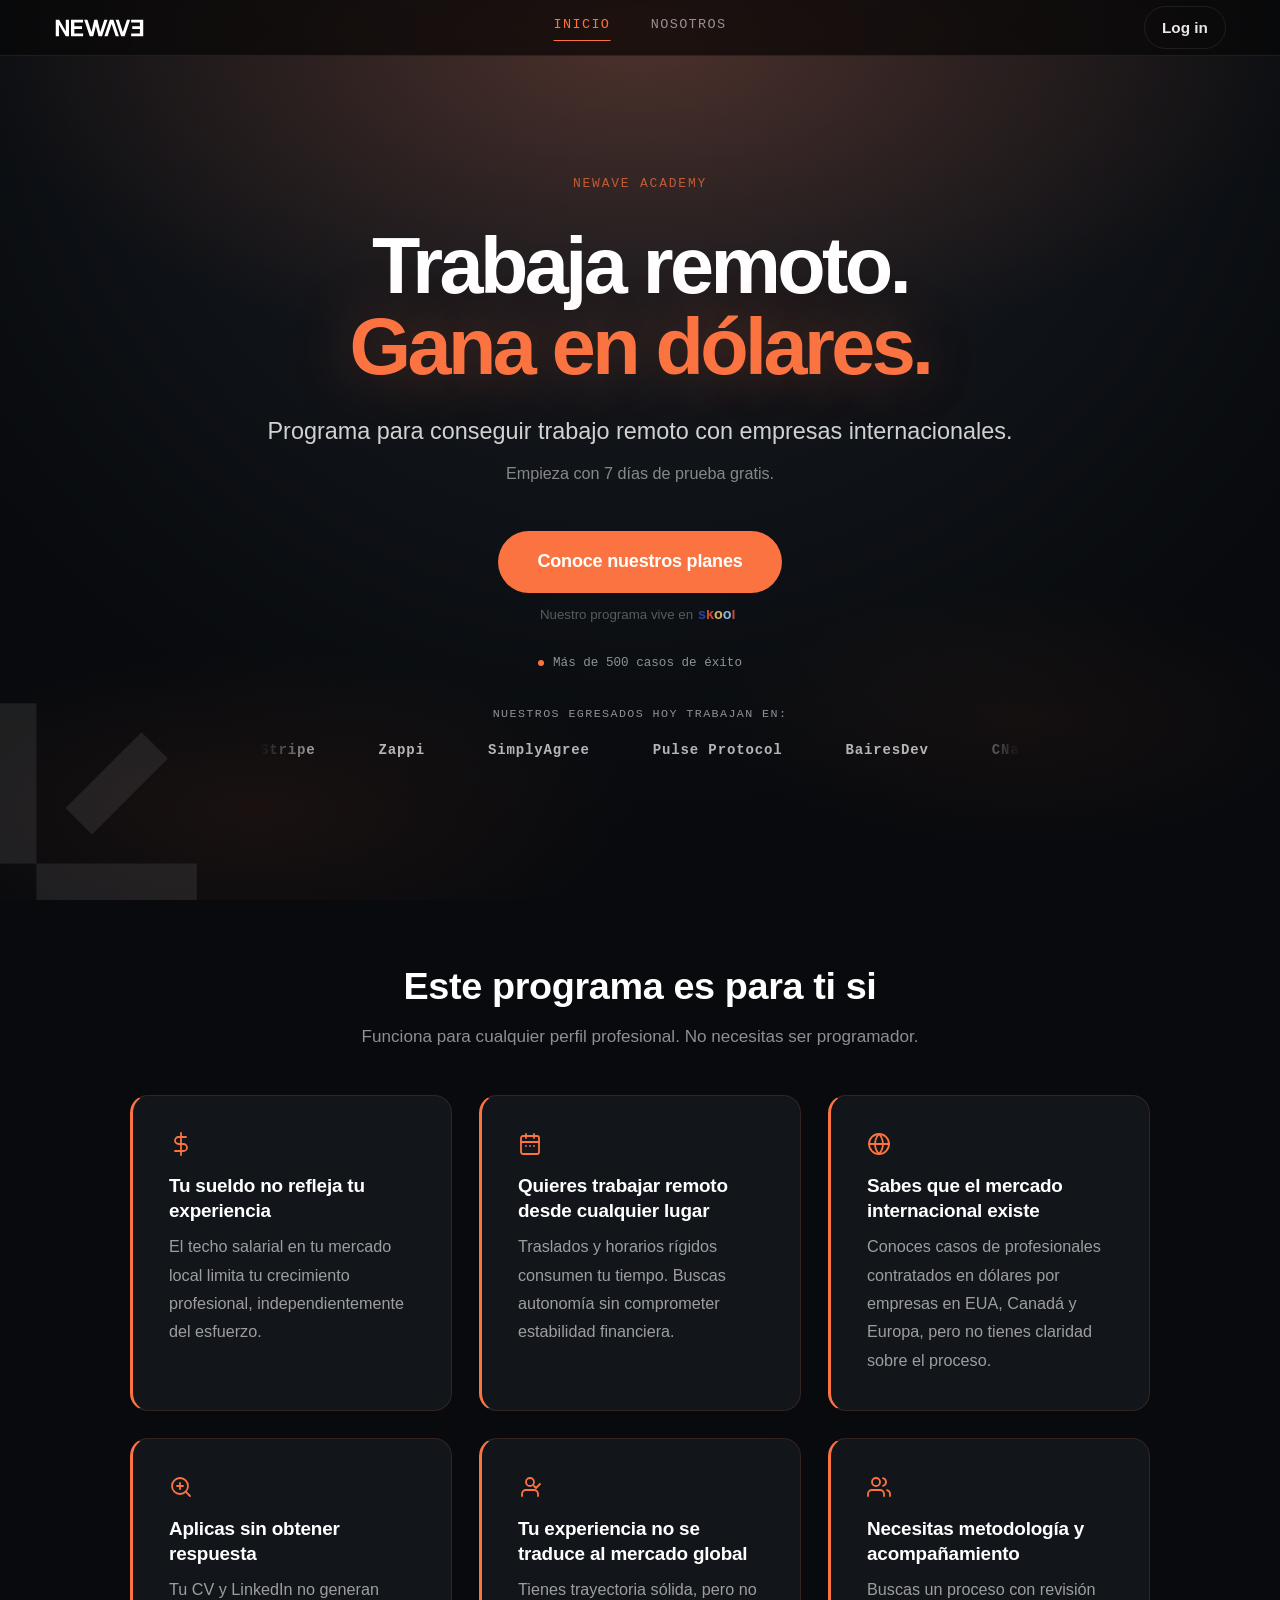
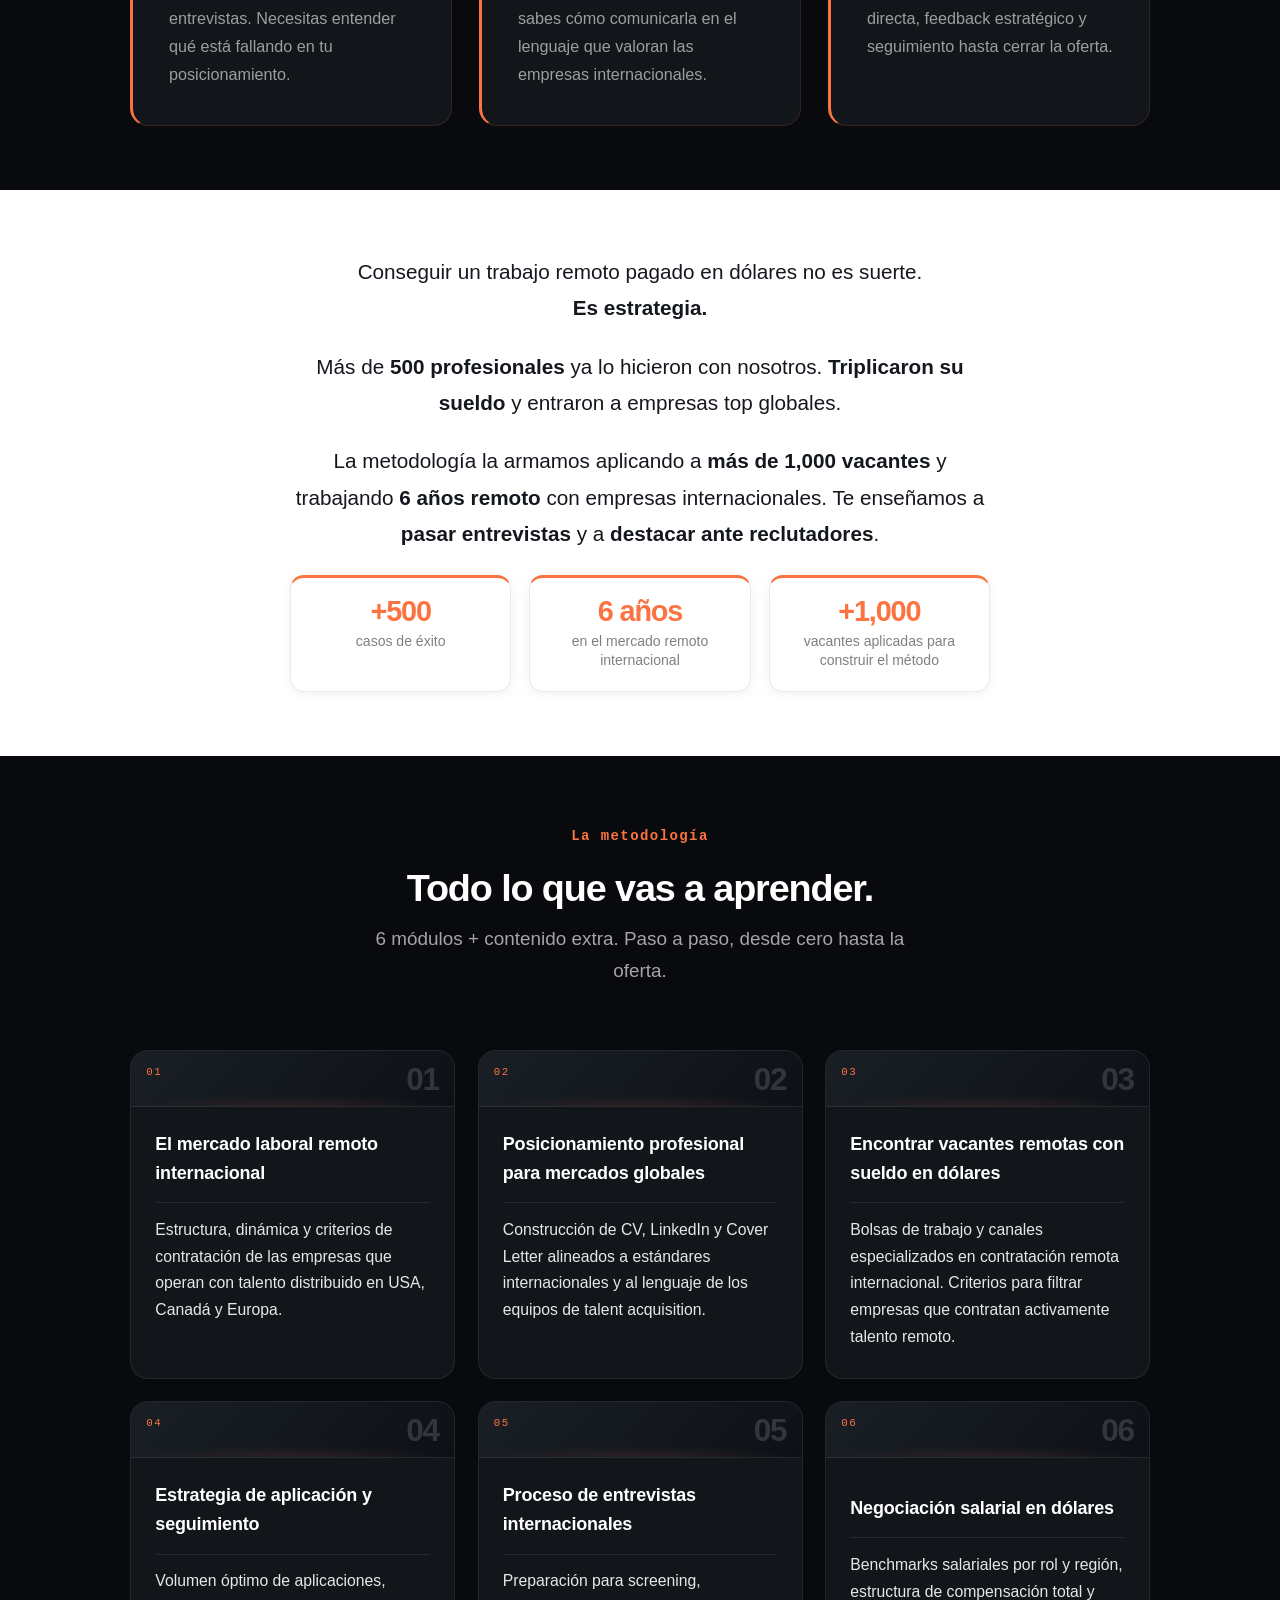
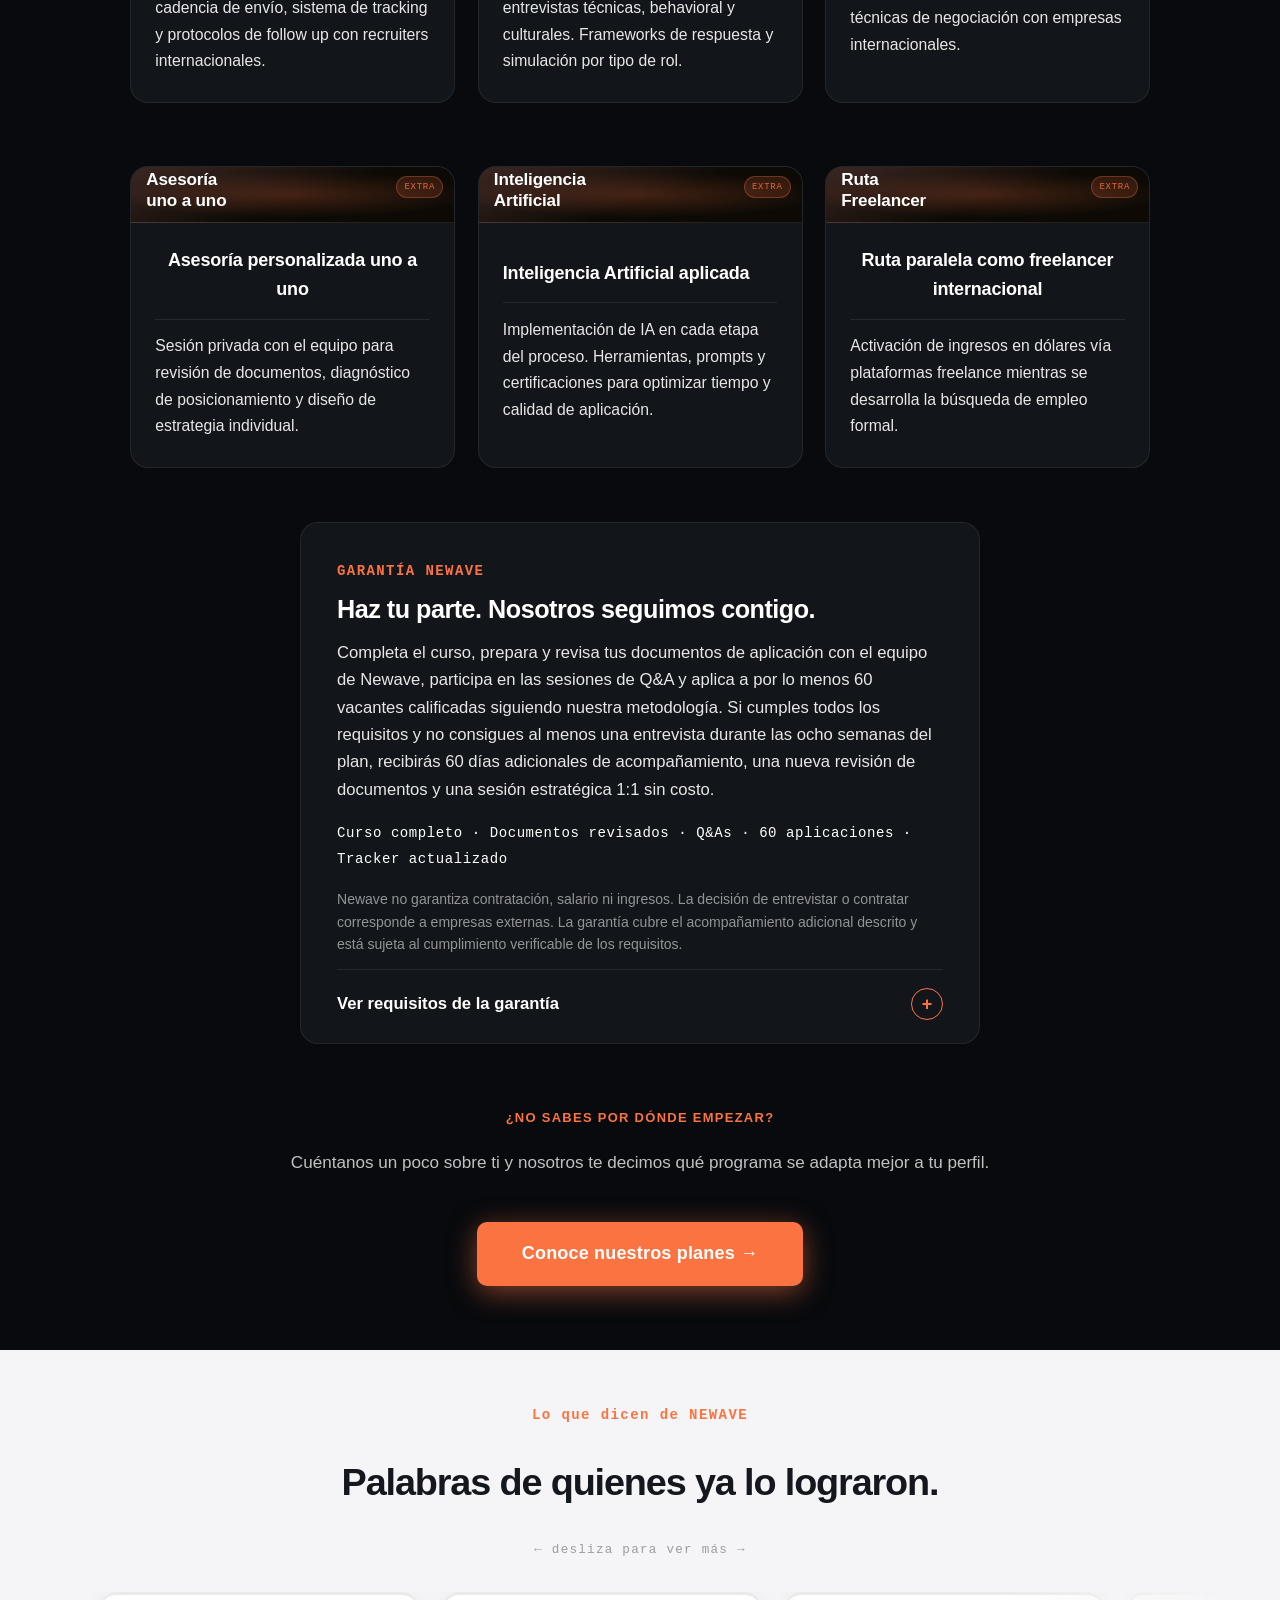
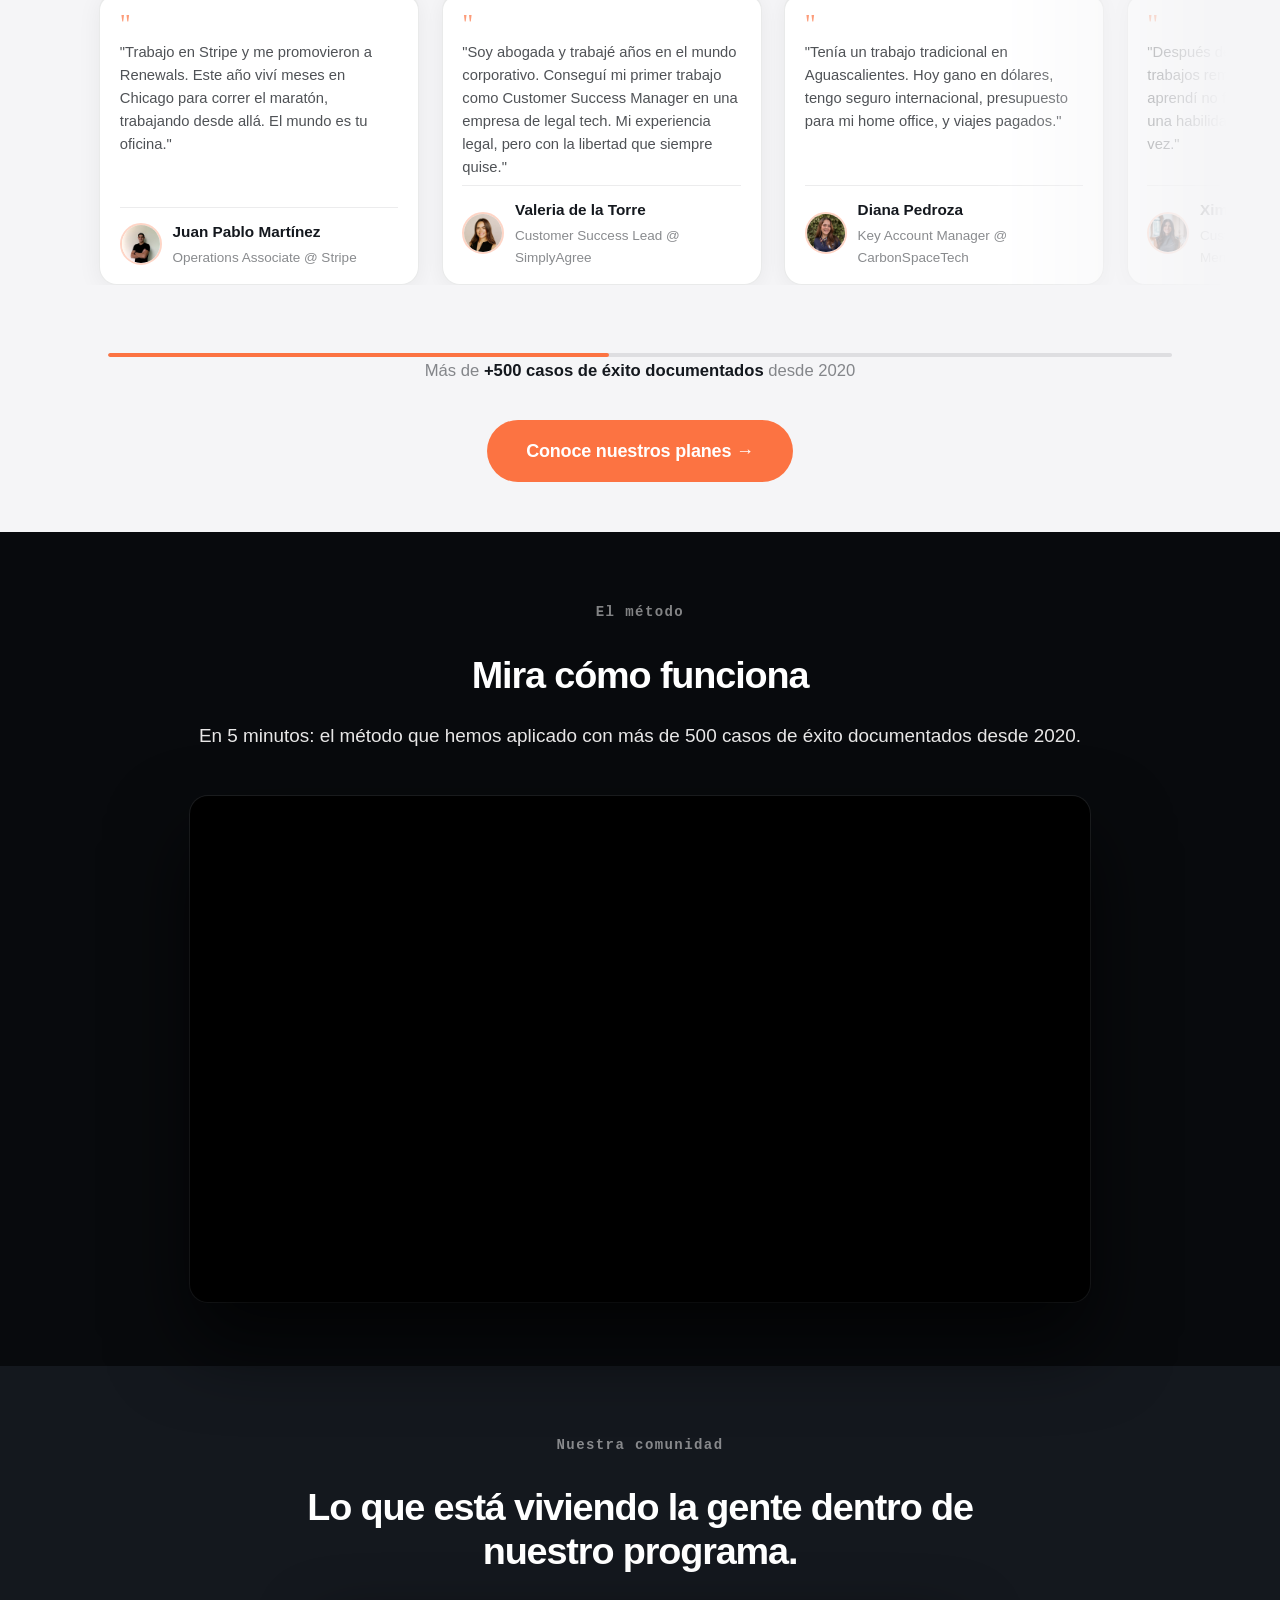
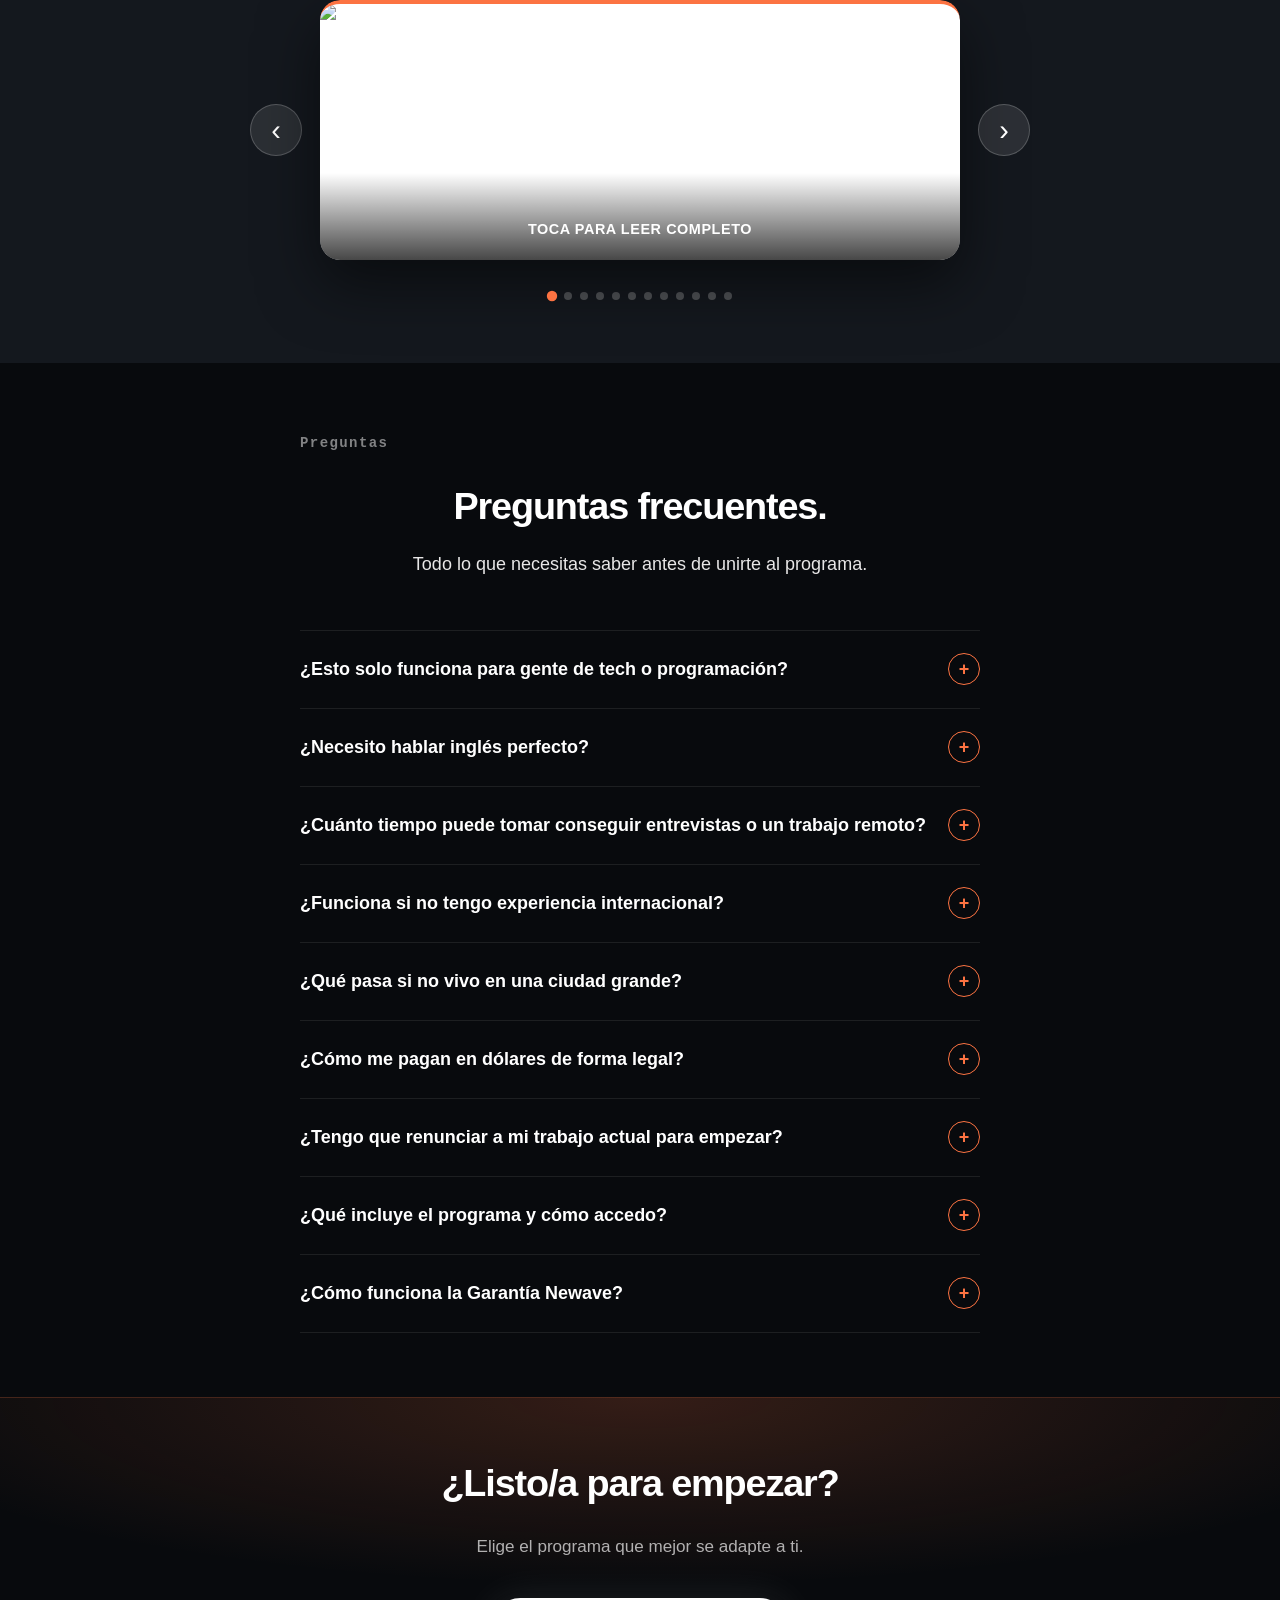
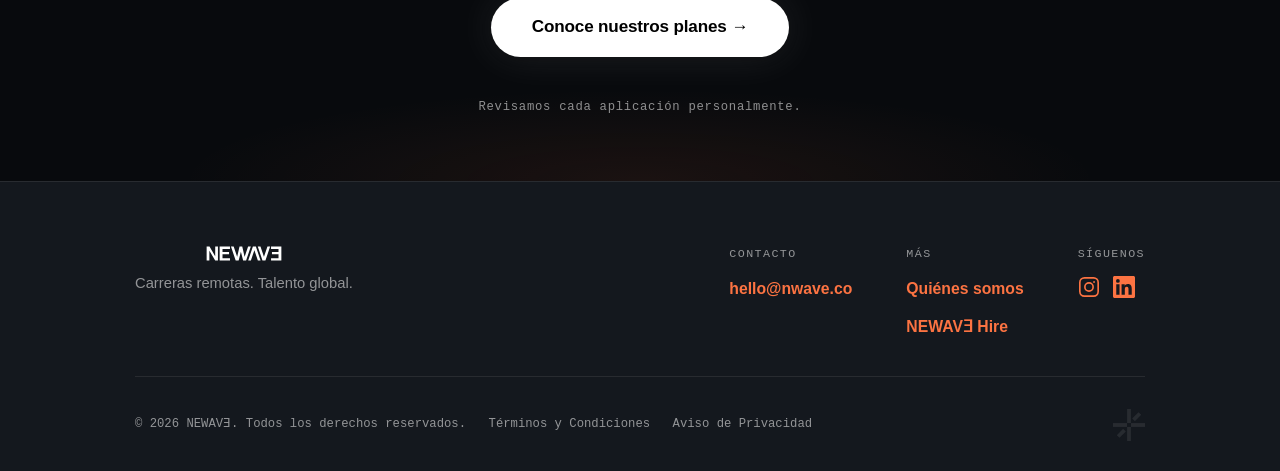
==== commit 66e538c8: "Garantía Newave: tarjeta en la landing, FAQ y términos Co-Authored-By: Claude Fable 5.1 <noreply@ant" ====
--- a/index.html
+++ b/index.html
@@ -95,6 +95,30 @@
       // Red de seguridad: si 'load' nunca dispara porque una imagen o iframe
       // se quedó colgado en 4G, el tracking igual entra a los 4 segundos.
       setTimeout(cargarTracking, 4000);
+    })();
+
+    // ─────────────────────────────────────────────────────────────────────
+    // ORIGEN DEL LEAD (17 sep 2026)
+    //
+    // Los anuncios de Meta llegan a esta página con ?utm_content=<adset>
+    // El formulario vive en /formulario/ y los CTA navegan ahí SIN arrastrar
+    // la query, así que el origen se perdería en ese click. Guardarlo aquí, en
+    // sessionStorage, lo conserva: las dos páginas comparten origen
+    // (https://www.newaveacademy.com), así que el formulario lo puede leer.
+    //
+    // No toca la red ni bloquea nada. Si sessionStorage falla (modo privado,
+    // WebView de Instagram), no pasa nada: se guarda lo que se pueda y el
+    // lead se registra igual, solo sin origen.
+    (function guardarOrigen() {
+      try {
+        var q = new URLSearchParams(location.search);
+        ['utm_content', 'fbclid'].forEach(function (k) {
+          var v = q.get(k);
+          if (v) sessionStorage.setItem('nw_' + k, v);
+        });
+      } catch (err) {
+        // Sin origen se vive; sin landing no.
+      }
     })();
   </script>
   <noscript><img height="1" width="1" style="display:none"
@@ -420,6 +444,38 @@
         </div>
       </details>
 
+      <div class="garantia-card" id="garantia-newave" data-animate>
+        <span class="mono-tag">GARANTÍA NEWAVE</span>
+        <h3 class="garantia-title">Haz tu parte. Nosotros seguimos contigo.</h3>
+        <p class="garantia-desc">Completa el curso, prepara y revisa tus documentos de aplicación con el equipo de Newave, participa en las sesiones de Q&amp;A y aplica a por lo menos 60 vacantes calificadas siguiendo nuestra metodología. Si cumples todos los requisitos y no consigues al menos una entrevista durante las ocho semanas del plan, recibirás 60 días adicionales de acompañamiento, una nueva revisión de documentos y una sesión estratégica 1:1 sin costo.</p>
+        <p class="garantia-resumen">Curso completo · Documentos revisados · Q&amp;As · 60 aplicaciones · Tracker actualizado</p>
+        <p class="garantia-nota">Newave no garantiza contratación, salario ni ingresos. La decisión de entrevistar o contratar corresponde a empresas externas. La garantía cubre el acompañamiento adicional descrito y está sujeta al cumplimiento verificable de los requisitos.</p>
+        <div class="garantia-acordeon">
+          <button class="faq-trigger" id="garantia-trigger" aria-expanded="false" aria-controls="garantia-req">
+            <span>Ver requisitos de la garantía</span>
+            <span class="faq-icon" aria-hidden="true">+</span>
+          </button>
+          <div class="faq-body" id="garantia-req" role="region" aria-labelledby="garantia-trigger">
+            <div class="faq-body-inner">
+              <ul class="garantia-lista">
+                <li>Completar el 100% de los módulos requeridos.</li>
+                <li>Preparar el CV, LinkedIn, Cover Letter y mensajes de contacto siguiendo la metodología de Newave.</li>
+                <li>Enviar los documentos de aplicación para revisión del equipo.</li>
+                <li>Aplicar las correcciones recomendadas por el equipo antes de comenzar el periodo de la garantía.</li>
+                <li>Asistir al menos a cuatro sesiones de Q&amp;A durante el periodo.</li>
+                <li>Aplicar a por lo menos 60 vacantes calificadas durante ocho semanas.</li>
+                <li>Seguir la metodología de búsqueda, aplicación y seguimiento enseñada por Newave.</li>
+                <li>Registrar cada aplicación y seguimiento en el application tracker.</li>
+                <li>Mantener el application tracker completo y actualizado.</li>
+                <li>Aplicar a posiciones compatibles con la experiencia, nivel de inglés, ubicación y perfil profesional del participante.</li>
+                <li>La sesión 1:1 no es un requisito para activar o reclamar la garantía.</li>
+              </ul>
+              <a href="/terminos/#garantia-newave" class="garantia-link">Consulta los términos completos →</a>
+            </div>
+          </div>
+        </div>
+      </div>
+
       <div class="modulos-cta" data-animate>
         <p style="font-size:0.72rem;font-weight:700;letter-spacing:0.1em;text-transform:uppercase;color:#FC7342;margin:0 0 0.4rem;">¿No sabes por dónde empezar?</p>
         <p class="modulos-cta-intro">Cuéntanos un poco sobre ti y nosotros te decimos qué programa se adapta mejor a tu perfil.</p>
@@ -735,12 +791,12 @@
 
         <li class="faq-item">
           <button class="faq-trigger" aria-expanded="false" aria-controls="faq-body-2">
-            <span>¿Cuánto tiempo tarda en promedio conseguir el primer trabajo?</span>
+            <span>¿Cuánto tiempo puede tomar conseguir entrevistas o un trabajo remoto?</span>
             <span class="faq-icon" aria-hidden="true">+</span>
           </button>
           <div class="faq-body" id="faq-body-2" role="region">
             <div class="faq-body-inner">
-              <span>Siguiendo el programa al 100%, los primeros 10 días ya recibes tu primera entrevista. El tiempo promedio para conseguir tu primer trabajo remoto es de 30 a 60 días. Los sueldos en posiciones remotas van desde los $2,500 hasta los $10,000–$12,000 al mes.</span>
+              <span>El tiempo depende de la experiencia, el nivel de inglés, el tipo de puesto, las condiciones del mercado y la constancia de cada persona. Algunos participantes reciben respuestas rápidamente y otros necesitan ajustar su posicionamiento y estrategia durante varias semanas. Newave no garantiza una fecha de entrevista o contratación. Lo que sí ofrecemos es acompañamiento adicional para quienes completen el programa, revisen sus documentos con el equipo y ejecuten todos los requisitos de la Garantía Newave sin conseguir entrevistas.<br><br><a href="#garantia-newave" class="garantia-link">Conoce la Garantía Newave →</a></span>
             </div>
           </div>
         </li>
@@ -801,6 +857,18 @@
           <div class="faq-body" id="faq-body-8" role="region">
             <div class="faq-body-inner">
               <span>El programa incluye el curso completo, una comunidad activa y sesiones en vivo semanales.<br><br>Todo esto vive dentro de Skool, la plataforma que usamos para el programa. Ahí encuentras los módulos, las grabaciones y a los demás miembros. Creas tu cuenta con tu correo y entras de inmediato.</span>
+            </div>
+          </div>
+        </li>
+
+        <li class="faq-item">
+          <button class="faq-trigger" aria-expanded="false" aria-controls="faq-body-9">
+            <span>¿Cómo funciona la Garantía Newave?</span>
+            <span class="faq-icon" aria-hidden="true">+</span>
+          </button>
+          <div class="faq-body" id="faq-body-9" role="region">
+            <div class="faq-body-inner">
+              <span>Si completas el curso, revisas tus documentos de aplicación con el equipo, aplicas las correcciones recomendadas, asistes al menos a cuatro sesiones de Q&amp;A, aplicas a por lo menos 60 vacantes calificadas durante ocho semanas y mantienes actualizado tu application tracker, pero no consigues al menos una entrevista, Newave extenderá tu acompañamiento durante 60 días sin costo. También recibirás una nueva revisión de documentos y una sesión estratégica 1:1.<br><br>La garantía no representa una promesa de contratación, salario o ingresos.<br><br><a href="/terminos/#garantia-newave" class="garantia-link">Consulta los requisitos completos →</a></span>
             </div>
           </div>
         </li>
--- a/styles3.css
+++ b/styles3.css
@@ -1301,6 +1301,45 @@
 }
 
 /* ── FAQ ── */
+/* ── GARANTÍA NEWAVE — tarjeta compacta dentro de .modulos-section.
+   El acordeón reutiliza .faq-trigger/.faq-body/.faq-icon y su JS. ── */
+.garantia-card {
+  max-width: var(--max);
+  margin: 3rem auto 0;
+  padding: 1.75rem clamp(1.25rem, 4vw, 2rem) 0.25rem;
+  background: var(--bg-2);
+  border: 1px solid rgba(255,255,255,0.07);
+  border-radius: var(--r);
+  text-align: left;
+  scroll-margin-top: 5.5rem;
+}
+.garantia-card p { text-align: left; }
+.garantia-card .mono-tag { margin-bottom: 0.6rem; }
+.garantia-title {
+  font-size: clamp(1.15rem, 2.2vw, 1.4rem);
+  font-weight: 700; letter-spacing: -0.02em; line-height: 1.25;
+  margin: 0 0 0.75rem;
+}
+.garantia-desc { font-size: 0.925rem; color: var(--muted); line-height: 1.65; margin: 0 0 1rem; }
+.garantia-resumen {
+  font-family: var(--mono); font-size: 0.78rem; letter-spacing: 0.04em;
+  color: var(--white); line-height: 1.8; margin: 0 0 0.9rem;
+}
+.garantia-nota { font-size: 0.78rem; color: var(--subtle); line-height: 1.6; margin: 0 0 0.75rem; }
+.garantia-acordeon { border-top: 1px solid var(--border); }
+.garantia-acordeon .faq-trigger { font-size: 0.925rem; padding: 1rem 0; }
+.garantia-acordeon .faq-body-inner { padding: 0 0 1.25rem; font-size: 0.9rem; }
+.garantia-lista { list-style: disc; padding-left: 1.25rem; margin: 0 0 1rem; display: grid; gap: 0.4rem; }
+.garantia-lista li { text-align: left; }
+.garantia-link { color: var(--orange); font-weight: 600; }
+.garantia-link:hover, .garantia-link:focus-visible { text-decoration: underline; }
+.garantia-card .faq-trigger:focus-visible,
+.garantia-link:focus-visible { outline: 2px solid var(--orange); outline-offset: 3px; border-radius: 4px; }
+@media (max-width: 768px) {
+  .garantia-card { margin-top: 2.25rem; padding-top: 1.4rem; }
+  .garantia-resumen { font-size: 0.72rem; }
+}
+
 .faq-section {
   padding: var(--section) clamp(1.25rem, 5vw, 2.5rem);
   background: var(--bg);
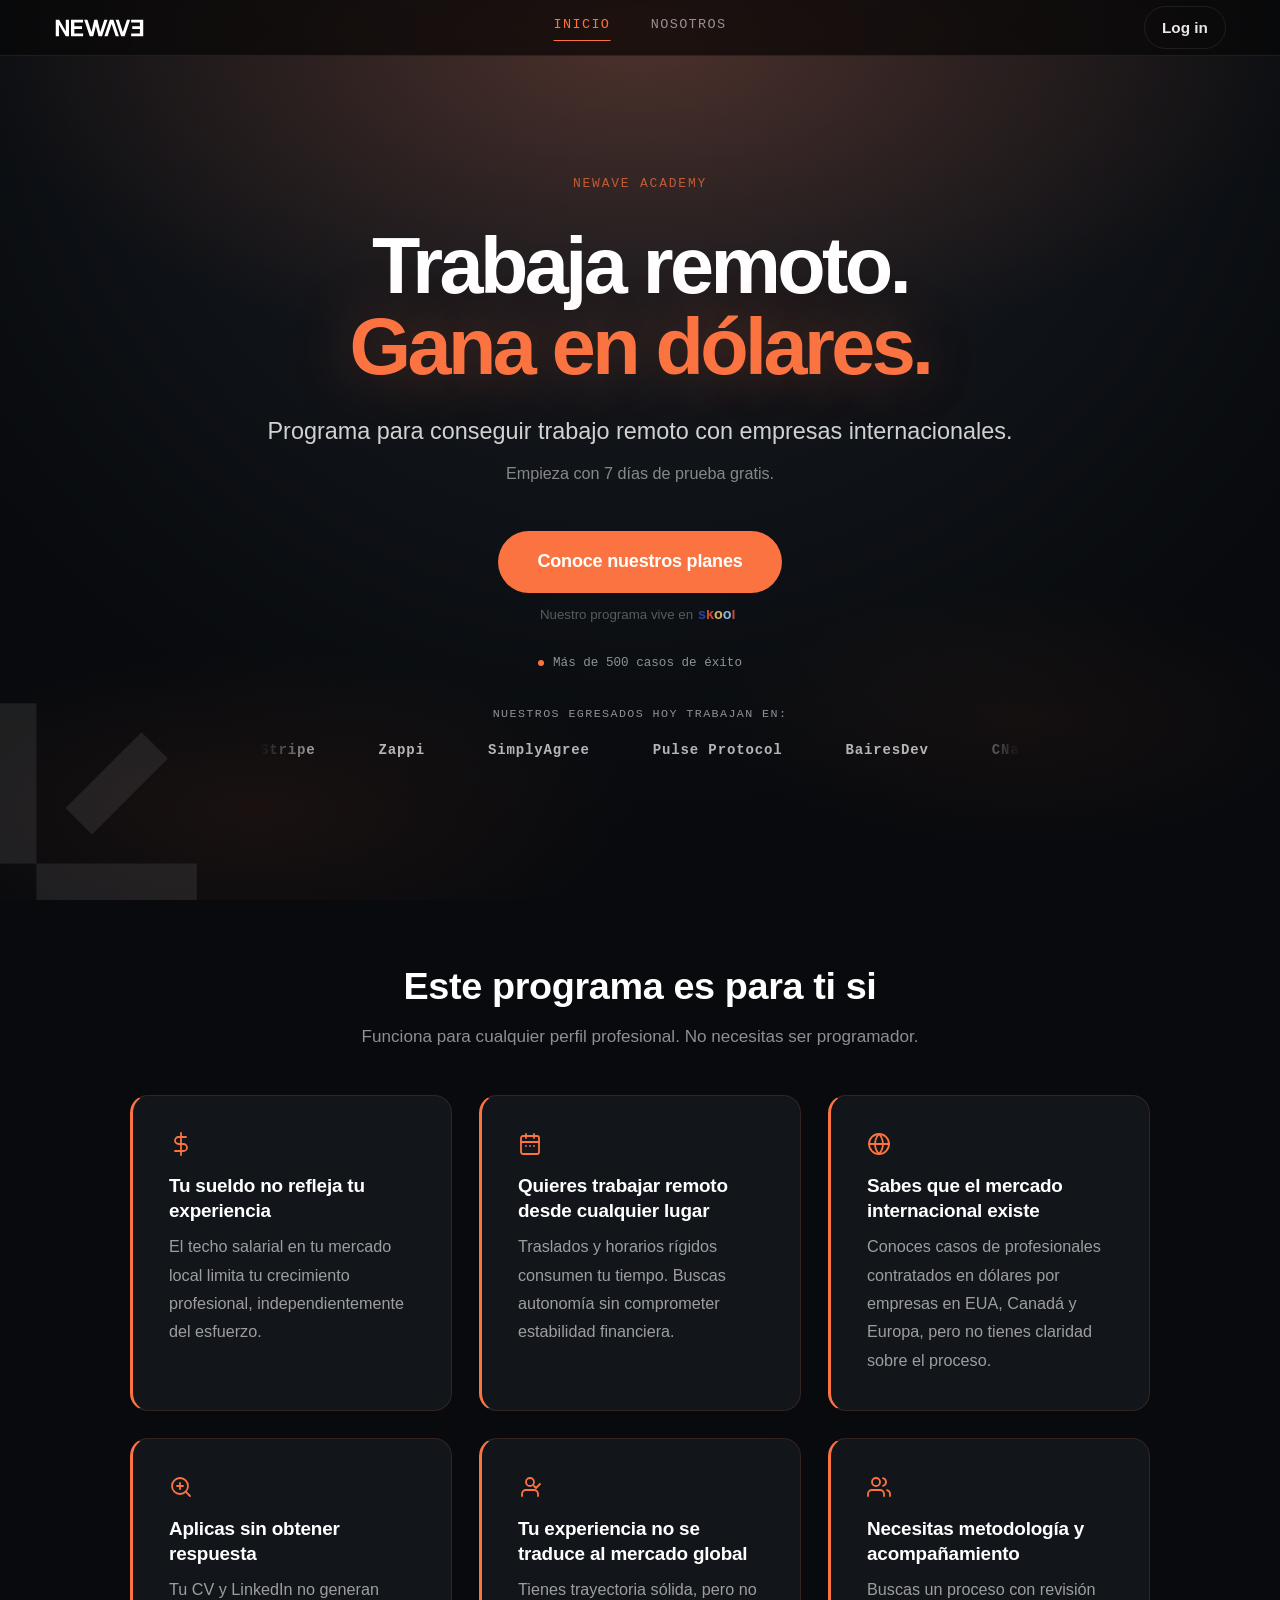
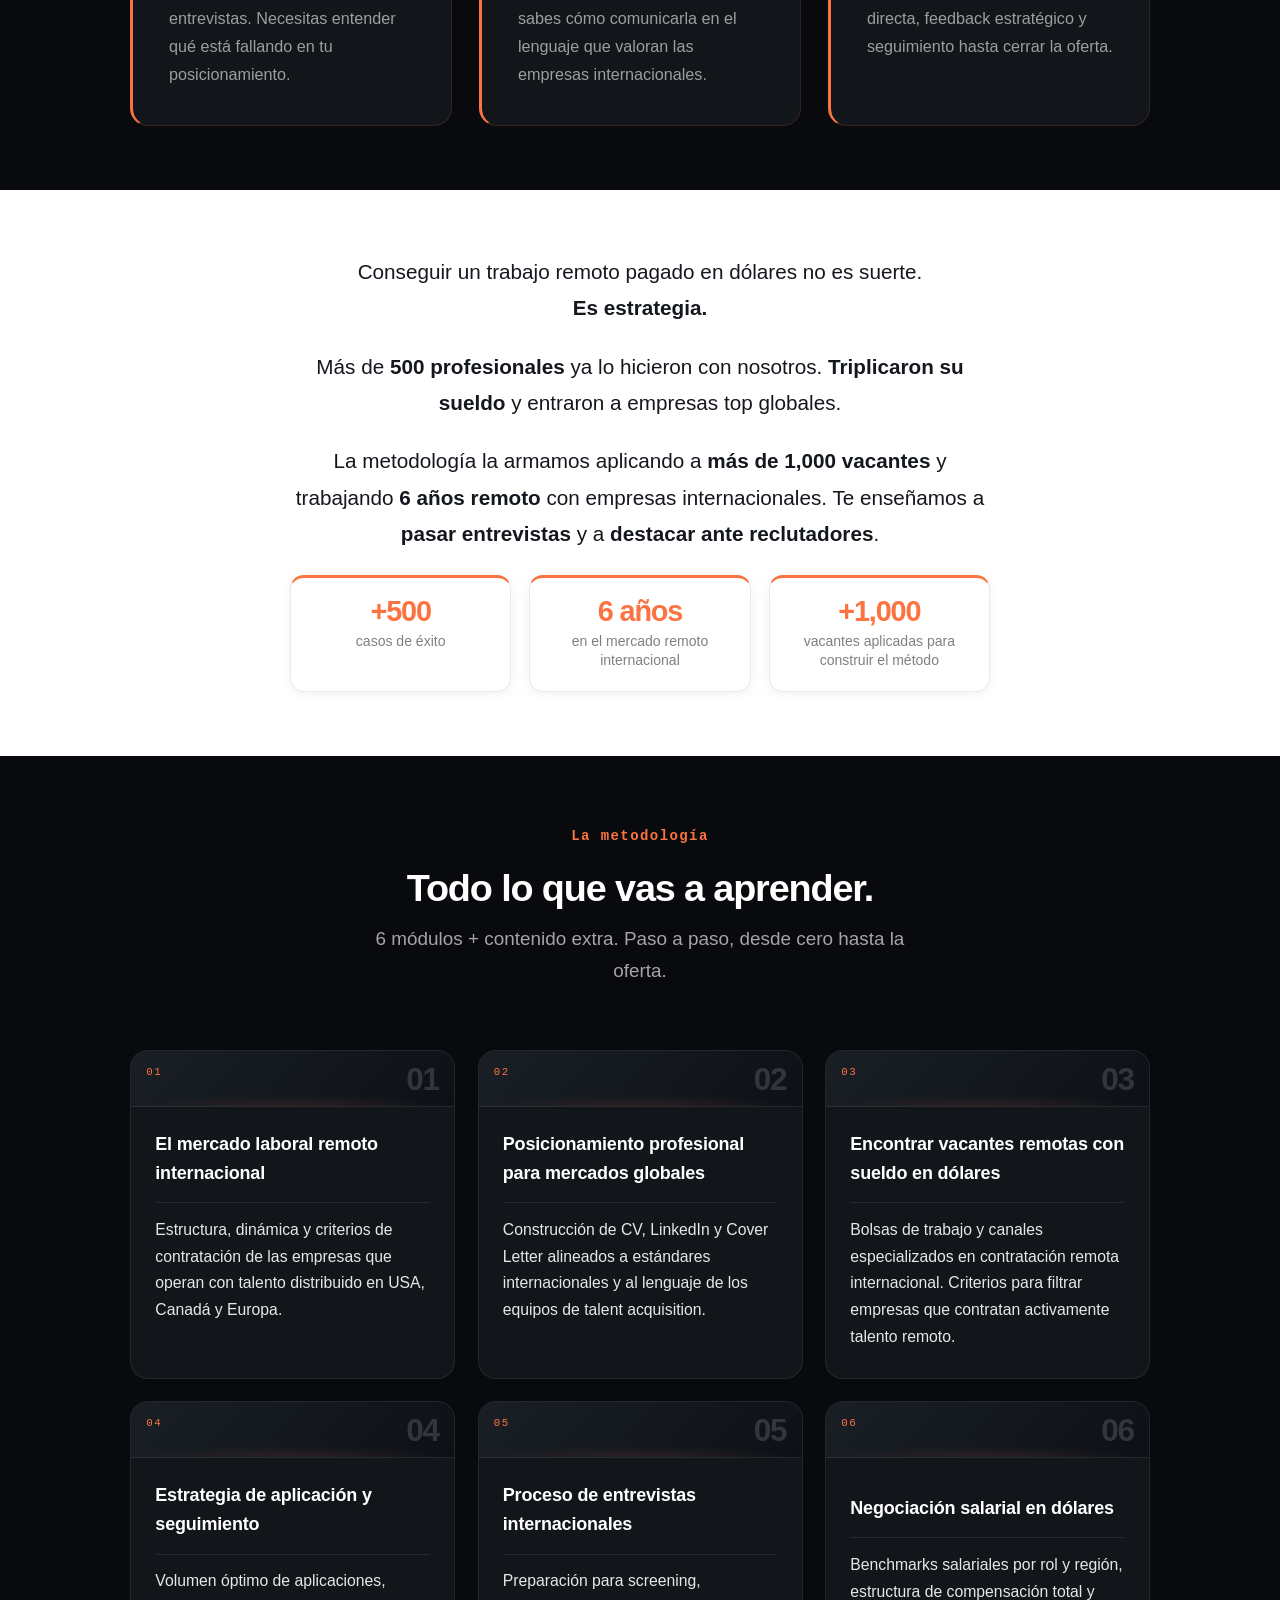
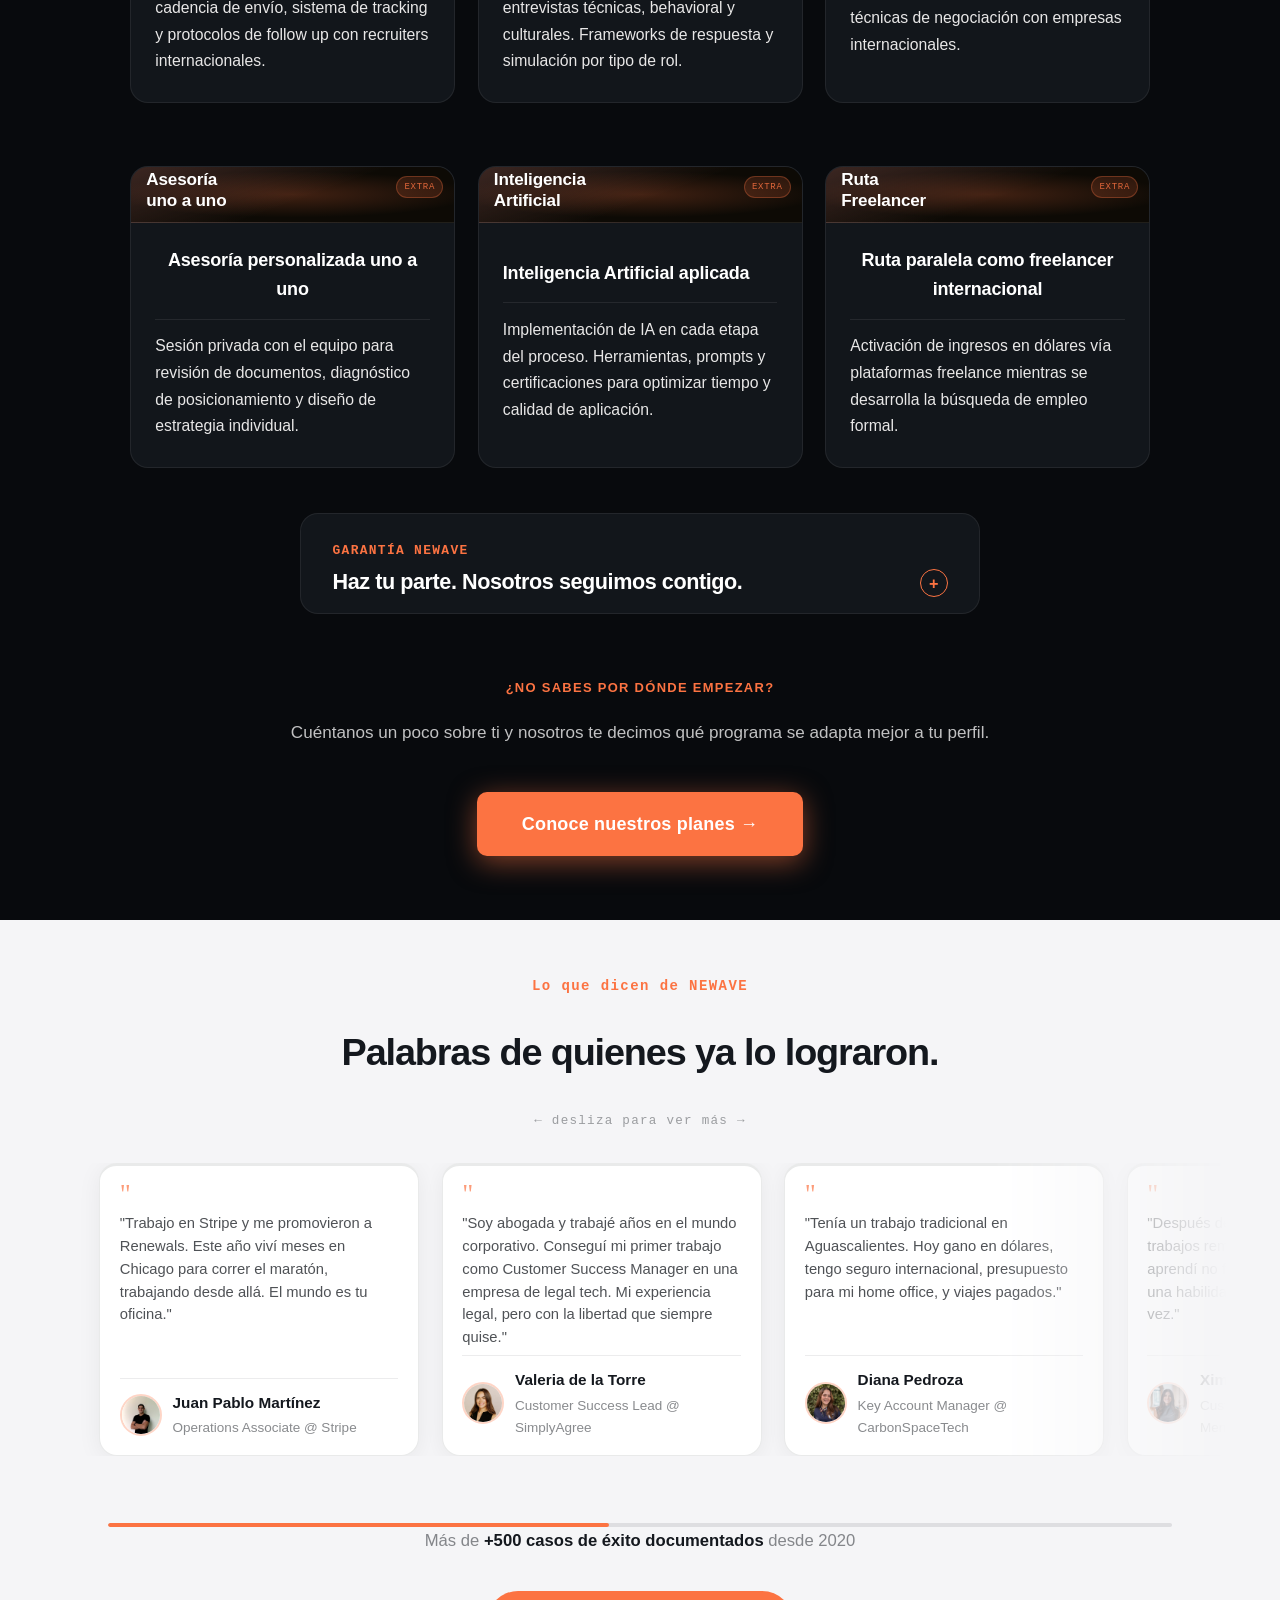
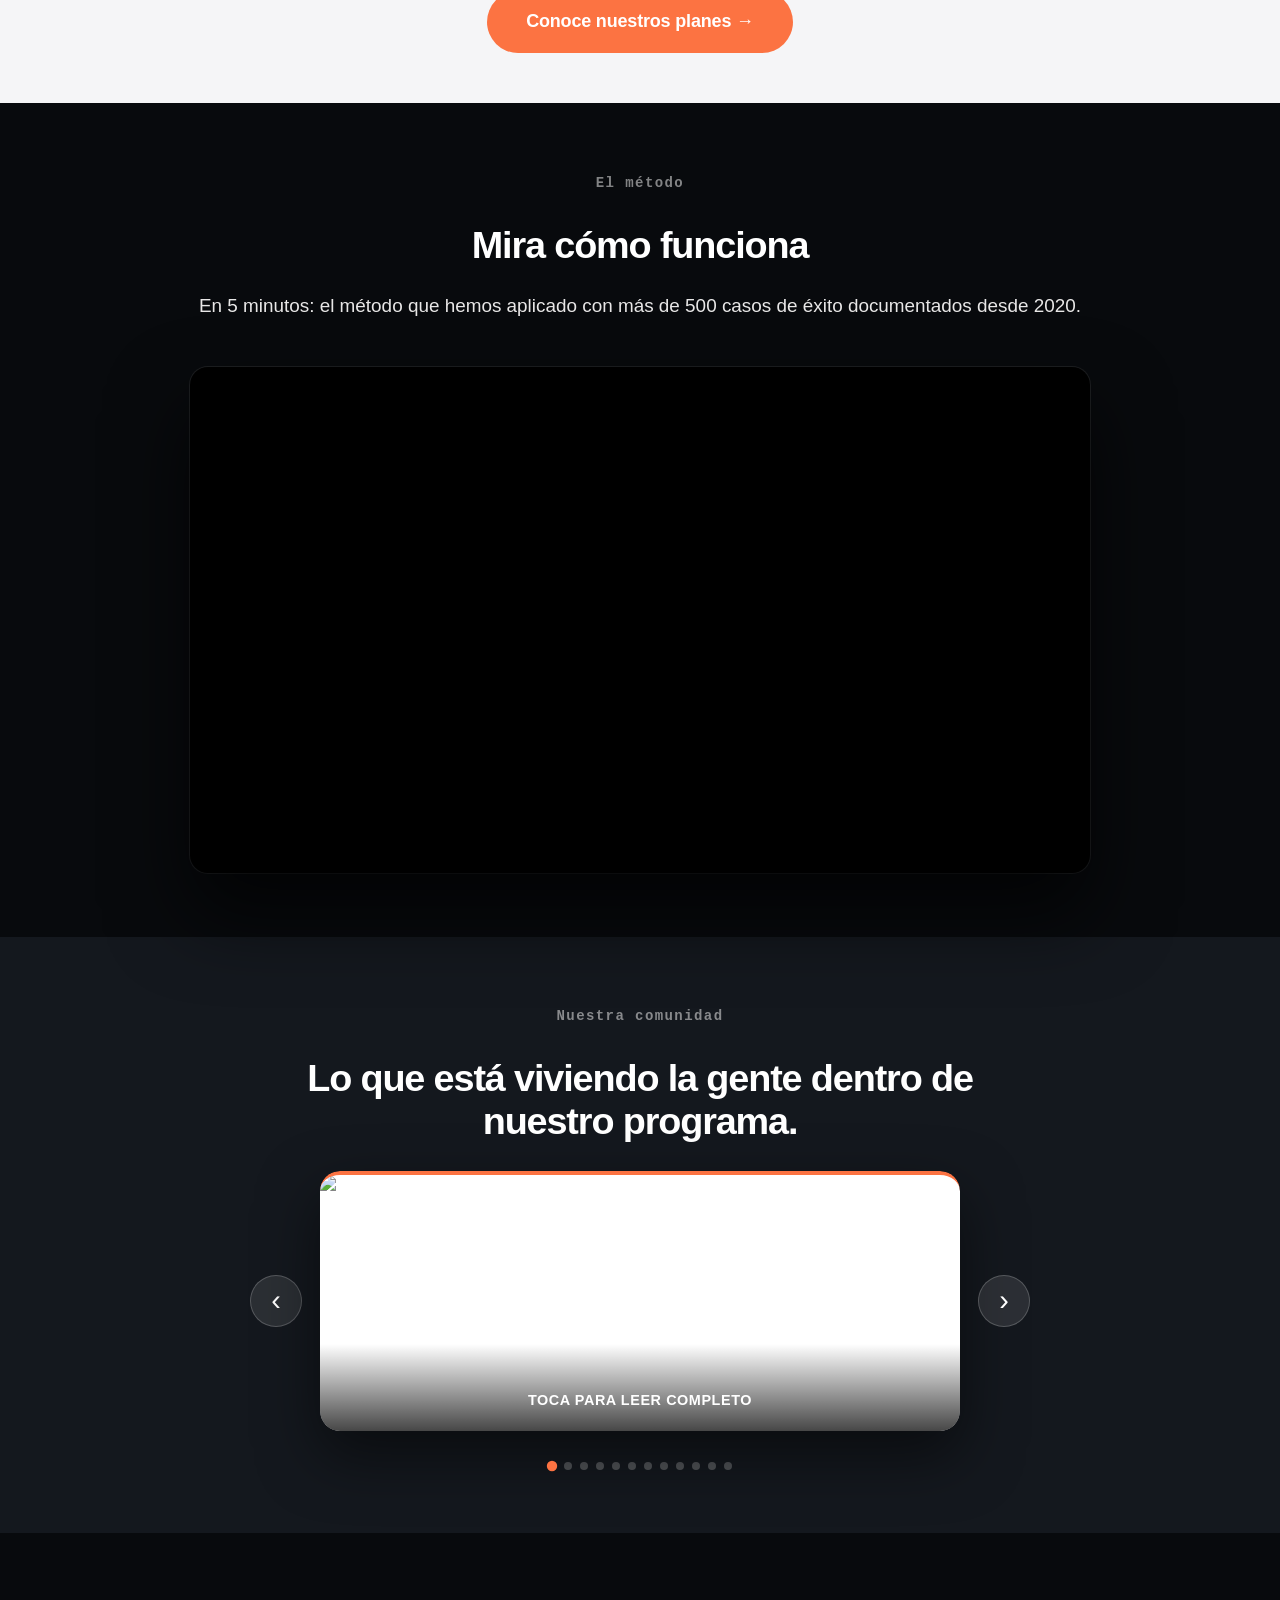
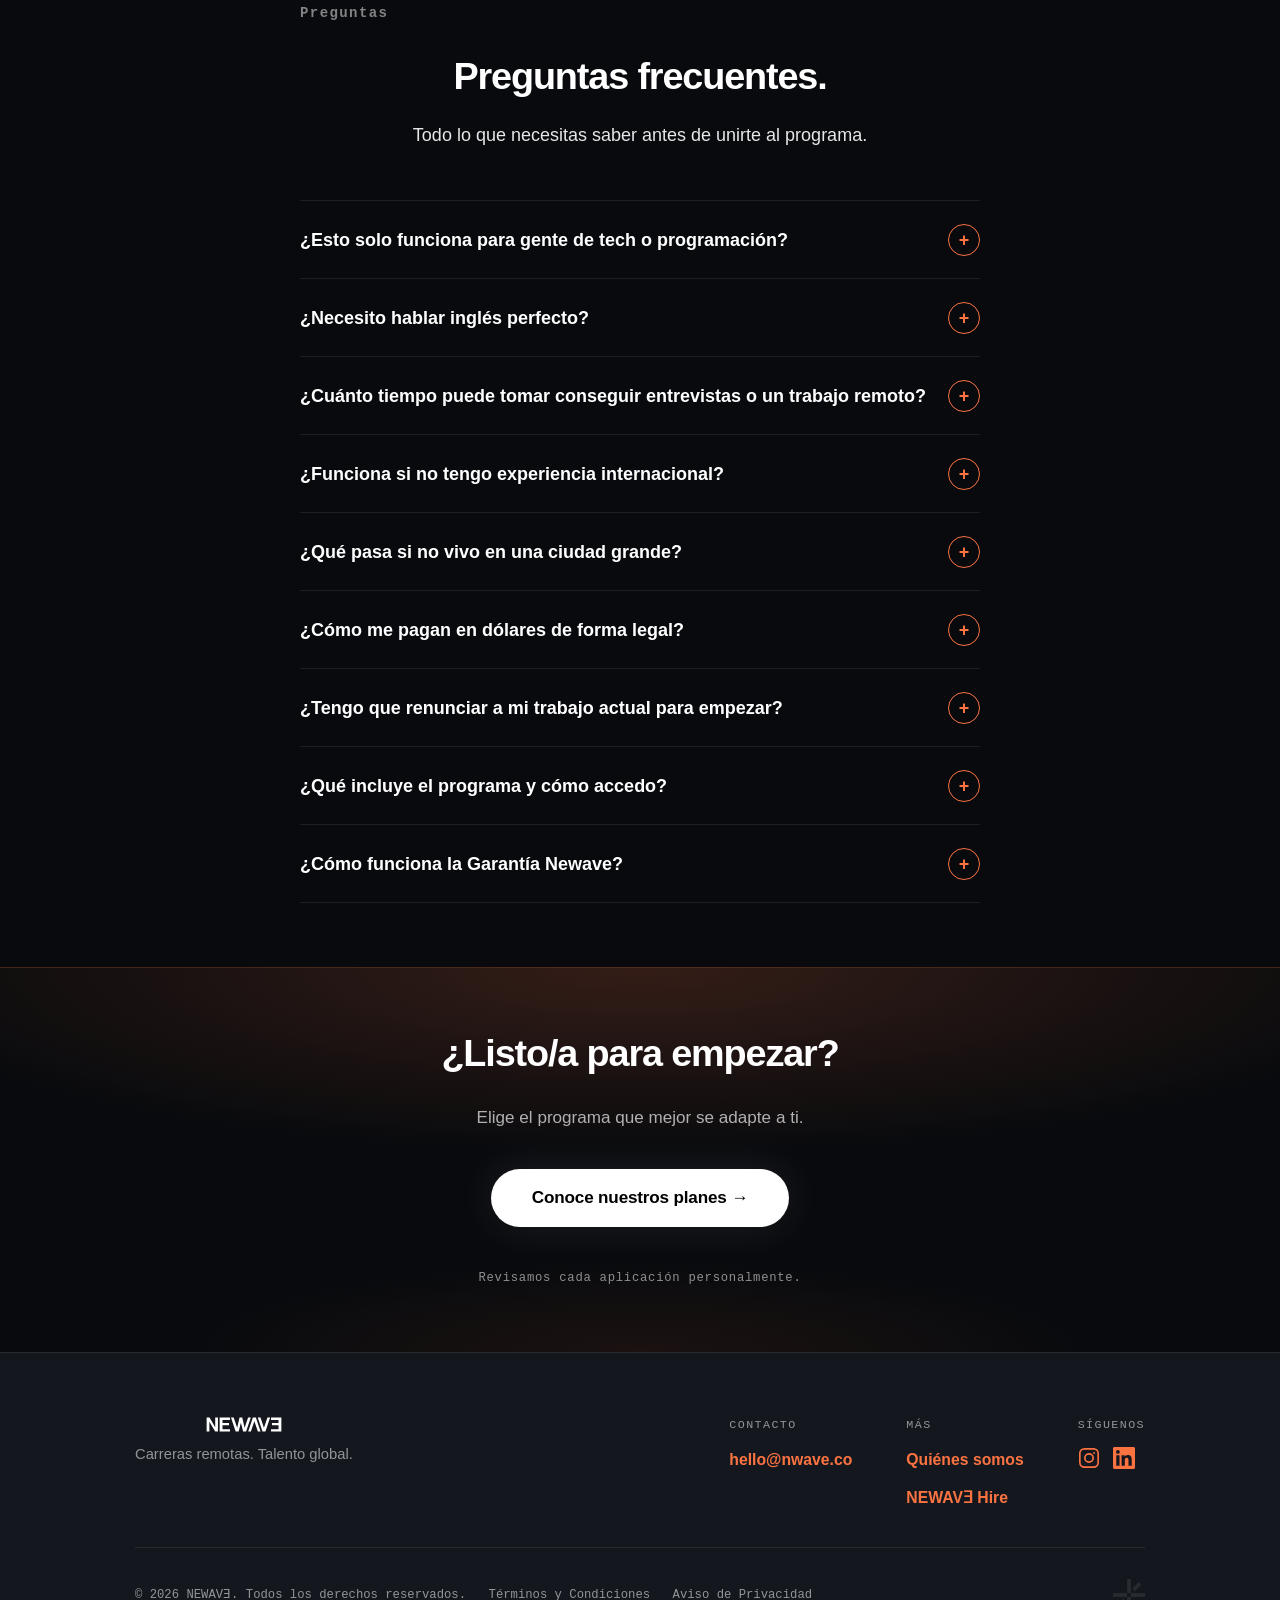
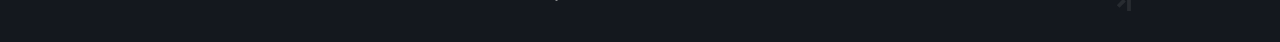
==== commit 2d28b672: "Garantía Newave: tarjeta plegada desde el título Co-Authored-By: Claude Fable 5.1 <noreply@anthropic" ====
--- a/index.html
+++ b/index.html
@@ -446,32 +446,32 @@
 
       <div class="garantia-card" id="garantia-newave" data-animate>
         <span class="mono-tag">GARANTÍA NEWAVE</span>
-        <h3 class="garantia-title">Haz tu parte. Nosotros seguimos contigo.</h3>
-        <p class="garantia-desc">Completa el curso, prepara y revisa tus documentos de aplicación con el equipo de Newave, participa en las sesiones de Q&amp;A y aplica a por lo menos 60 vacantes calificadas siguiendo nuestra metodología. Si cumples todos los requisitos y no consigues al menos una entrevista durante las ocho semanas del plan, recibirás 60 días adicionales de acompañamiento, una nueva revisión de documentos y una sesión estratégica 1:1 sin costo.</p>
-        <p class="garantia-resumen">Curso completo · Documentos revisados · Q&amp;As · 60 aplicaciones · Tracker actualizado</p>
-        <p class="garantia-nota">Newave no garantiza contratación, salario ni ingresos. La decisión de entrevistar o contratar corresponde a empresas externas. La garantía cubre el acompañamiento adicional descrito y está sujeta al cumplimiento verificable de los requisitos.</p>
-        <div class="garantia-acordeon">
+        <h3 class="garantia-title">
           <button class="faq-trigger" id="garantia-trigger" aria-expanded="false" aria-controls="garantia-req">
-            <span>Ver requisitos de la garantía</span>
+            <span>Haz tu parte. Nosotros seguimos contigo.</span>
             <span class="faq-icon" aria-hidden="true">+</span>
           </button>
-          <div class="faq-body" id="garantia-req" role="region" aria-labelledby="garantia-trigger">
-            <div class="faq-body-inner">
-              <ul class="garantia-lista">
-                <li>Completar el 100% de los módulos requeridos.</li>
-                <li>Preparar el CV, LinkedIn, Cover Letter y mensajes de contacto siguiendo la metodología de Newave.</li>
-                <li>Enviar los documentos de aplicación para revisión del equipo.</li>
-                <li>Aplicar las correcciones recomendadas por el equipo antes de comenzar el periodo de la garantía.</li>
-                <li>Asistir al menos a cuatro sesiones de Q&amp;A durante el periodo.</li>
-                <li>Aplicar a por lo menos 60 vacantes calificadas durante ocho semanas.</li>
-                <li>Seguir la metodología de búsqueda, aplicación y seguimiento enseñada por Newave.</li>
-                <li>Registrar cada aplicación y seguimiento en el application tracker.</li>
-                <li>Mantener el application tracker completo y actualizado.</li>
-                <li>Aplicar a posiciones compatibles con la experiencia, nivel de inglés, ubicación y perfil profesional del participante.</li>
-                <li>La sesión 1:1 no es un requisito para activar o reclamar la garantía.</li>
-              </ul>
-              <a href="/terminos/#garantia-newave" class="garantia-link">Consulta los términos completos →</a>
-            </div>
+        </h3>
+        <div class="faq-body" id="garantia-req" role="region" aria-labelledby="garantia-trigger">
+          <div class="faq-body-inner">
+            <p class="garantia-desc">Completa el curso, prepara y revisa tus documentos de aplicación con el equipo de Newave, participa en las sesiones de Q&amp;A y aplica a por lo menos 60 vacantes calificadas siguiendo nuestra metodología. Si cumples todos los requisitos y no consigues al menos una entrevista durante las ocho semanas del plan, recibirás 60 días adicionales de acompañamiento, una nueva revisión de documentos y una sesión estratégica 1:1 sin costo.</p>
+            <p class="garantia-resumen">Curso completo · Documentos revisados · Q&amp;As · 60 aplicaciones · Tracker actualizado</p>
+            <p class="garantia-nota">Newave no garantiza contratación, salario ni ingresos. La decisión de entrevistar o contratar corresponde a empresas externas. La garantía cubre el acompañamiento adicional descrito y está sujeta al cumplimiento verificable de los requisitos.</p>
+            <p class="mono-tag dark garantia-req-label">Requisitos de la garantía</p>
+            <ul class="garantia-lista">
+              <li>Completar el 100% de los módulos requeridos.</li>
+              <li>Preparar el CV, LinkedIn, Cover Letter y mensajes de contacto siguiendo la metodología de Newave.</li>
+              <li>Enviar los documentos de aplicación para revisión del equipo.</li>
+              <li>Aplicar las correcciones recomendadas por el equipo antes de comenzar el periodo de la garantía.</li>
+              <li>Asistir al menos a cuatro sesiones de Q&amp;A durante el periodo.</li>
+              <li>Aplicar a por lo menos 60 vacantes calificadas durante ocho semanas.</li>
+              <li>Seguir la metodología de búsqueda, aplicación y seguimiento enseñada por Newave.</li>
+              <li>Registrar cada aplicación y seguimiento en el application tracker.</li>
+              <li>Mantener el application tracker completo y actualizado.</li>
+              <li>Aplicar a posiciones compatibles con la experiencia, nivel de inglés, ubicación y perfil profesional del participante.</li>
+              <li>La sesión 1:1 no es un requisito para activar o reclamar la garantía.</li>
+            </ul>
+            <a href="/terminos/#garantia-newave" class="garantia-link">Consulta los términos completos →</a>
           </div>
         </div>
       </div>
--- a/styles3.css
+++ b/styles3.css
@@ -1301,12 +1301,12 @@
 }
 
 /* ── FAQ ── */
-/* ── GARANTÍA NEWAVE — tarjeta compacta dentro de .modulos-section.
-   El acordeón reutiliza .faq-trigger/.faq-body/.faq-icon y su JS. ── */
+/* ── GARANTÍA NEWAVE — tarjeta plegada dentro de .modulos-section.
+   El título es el botón del acordeón; reutiliza .faq-trigger/.faq-body/.faq-icon y su JS. ── */
 .garantia-card {
   max-width: var(--max);
-  margin: 3rem auto 0;
-  padding: 1.75rem clamp(1.25rem, 4vw, 2rem) 0.25rem;
+  margin: 2.5rem auto 0;
+  padding: 1.1rem clamp(1.25rem, 4vw, 1.75rem) 0;
   background: var(--bg-2);
   border: 1px solid rgba(255,255,255,0.07);
   border-radius: var(--r);
@@ -1314,30 +1314,26 @@
   scroll-margin-top: 5.5rem;
 }
 .garantia-card p { text-align: left; }
-.garantia-card .mono-tag { margin-bottom: 0.6rem; }
-.garantia-title {
-  font-size: clamp(1.15rem, 2.2vw, 1.4rem);
-  font-weight: 700; letter-spacing: -0.02em; line-height: 1.25;
-  margin: 0 0 0.75rem;
-}
-.garantia-desc { font-size: 0.925rem; color: var(--muted); line-height: 1.65; margin: 0 0 1rem; }
-.garantia-resumen {
-  font-family: var(--mono); font-size: 0.78rem; letter-spacing: 0.04em;
-  color: var(--white); line-height: 1.8; margin: 0 0 0.9rem;
-}
-.garantia-nota { font-size: 0.78rem; color: var(--subtle); line-height: 1.6; margin: 0 0 0.75rem; }
-.garantia-acordeon { border-top: 1px solid var(--border); }
-.garantia-acordeon .faq-trigger { font-size: 0.925rem; padding: 1rem 0; }
-.garantia-acordeon .faq-body-inner { padding: 0 0 1.25rem; font-size: 0.9rem; }
-.garantia-lista { list-style: disc; padding-left: 1.25rem; margin: 0 0 1rem; display: grid; gap: 0.4rem; }
+.garantia-card > .mono-tag { margin-bottom: 0; font-size: 0.72rem; }
+.garantia-title { margin: 0; }
+.garantia-title .faq-trigger {
+  font-size: clamp(1.05rem, 2vw, 1.2rem); font-weight: 700; letter-spacing: -0.02em;
+  line-height: 1.25; padding: 0.3rem 0 0.9rem; min-height: 44px;
+}
+.garantia-card .faq-icon { width: 28px; height: 28px; font-size: 0.9rem; }
+.garantia-card .faq-body-inner { padding: 0 0 1.25rem; font-size: 0.9rem; }
+.garantia-desc { font-size: 0.86rem; color: var(--muted); line-height: 1.55; margin: 0 0 0.65rem; }
+.garantia-resumen { font-size: 0.8rem; font-weight: 600; letter-spacing: 0.01em; color: var(--white); line-height: 1.6; margin: 0 0 0.55rem; }
+.garantia-nota { font-size: 0.74rem; color: var(--subtle); line-height: 1.5; margin: 0 0 1rem; }
+.garantia-req-label { font-size: 0.7rem; margin: 0 0 0.5rem; padding-top: 0.9rem; border-top: 1px solid var(--border); }
+.garantia-lista { list-style: disc; padding-left: 1.25rem; margin: 0 0 1rem; display: grid; gap: 0.35rem; font-size: 0.86rem; }
 .garantia-lista li { text-align: left; }
-.garantia-link { color: var(--orange); font-weight: 600; }
+.garantia-link { color: var(--orange); font-weight: 600; font-size: 0.86rem; }
 .garantia-link:hover, .garantia-link:focus-visible { text-decoration: underline; }
 .garantia-card .faq-trigger:focus-visible,
 .garantia-link:focus-visible { outline: 2px solid var(--orange); outline-offset: 3px; border-radius: 4px; }
 @media (max-width: 768px) {
-  .garantia-card { margin-top: 2.25rem; padding-top: 1.4rem; }
-  .garantia-resumen { font-size: 0.72rem; }
+  .garantia-card { margin-top: 2rem; padding-top: 0.9rem; }
 }
 
 .faq-section {
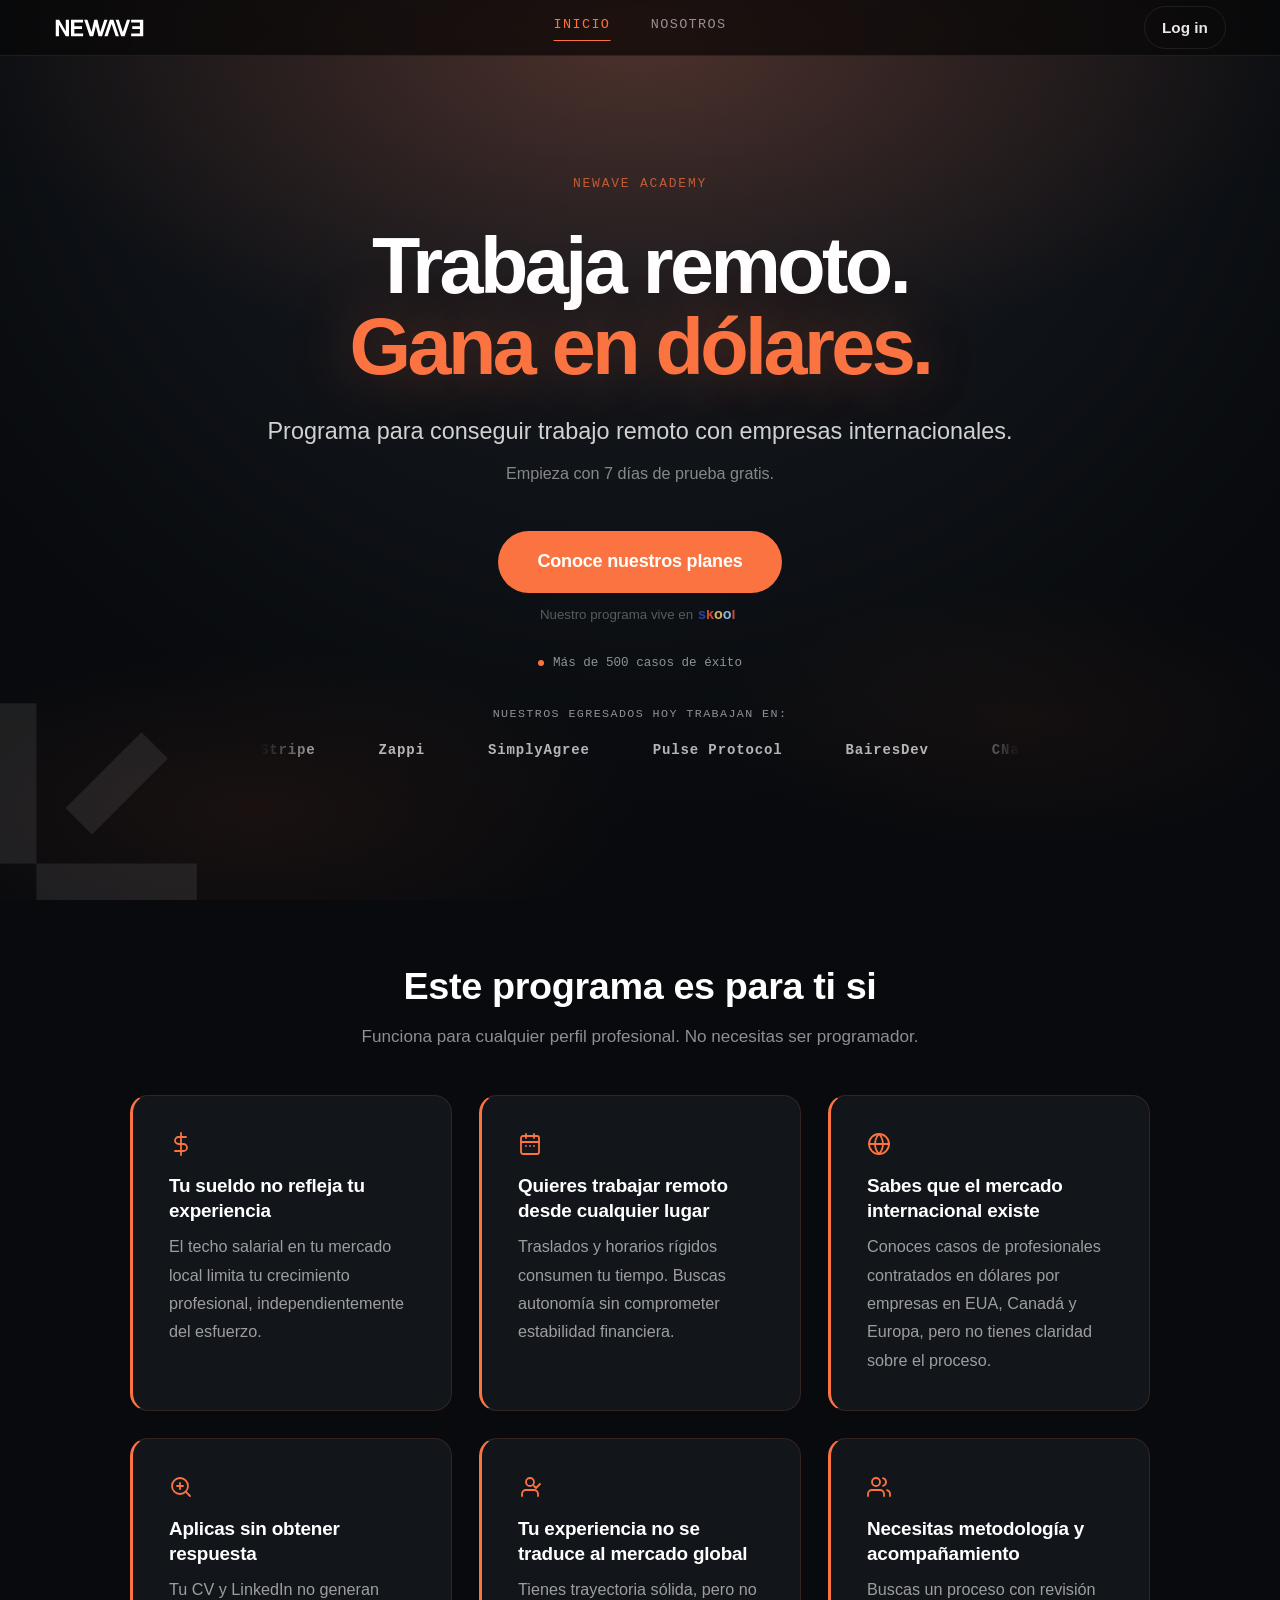
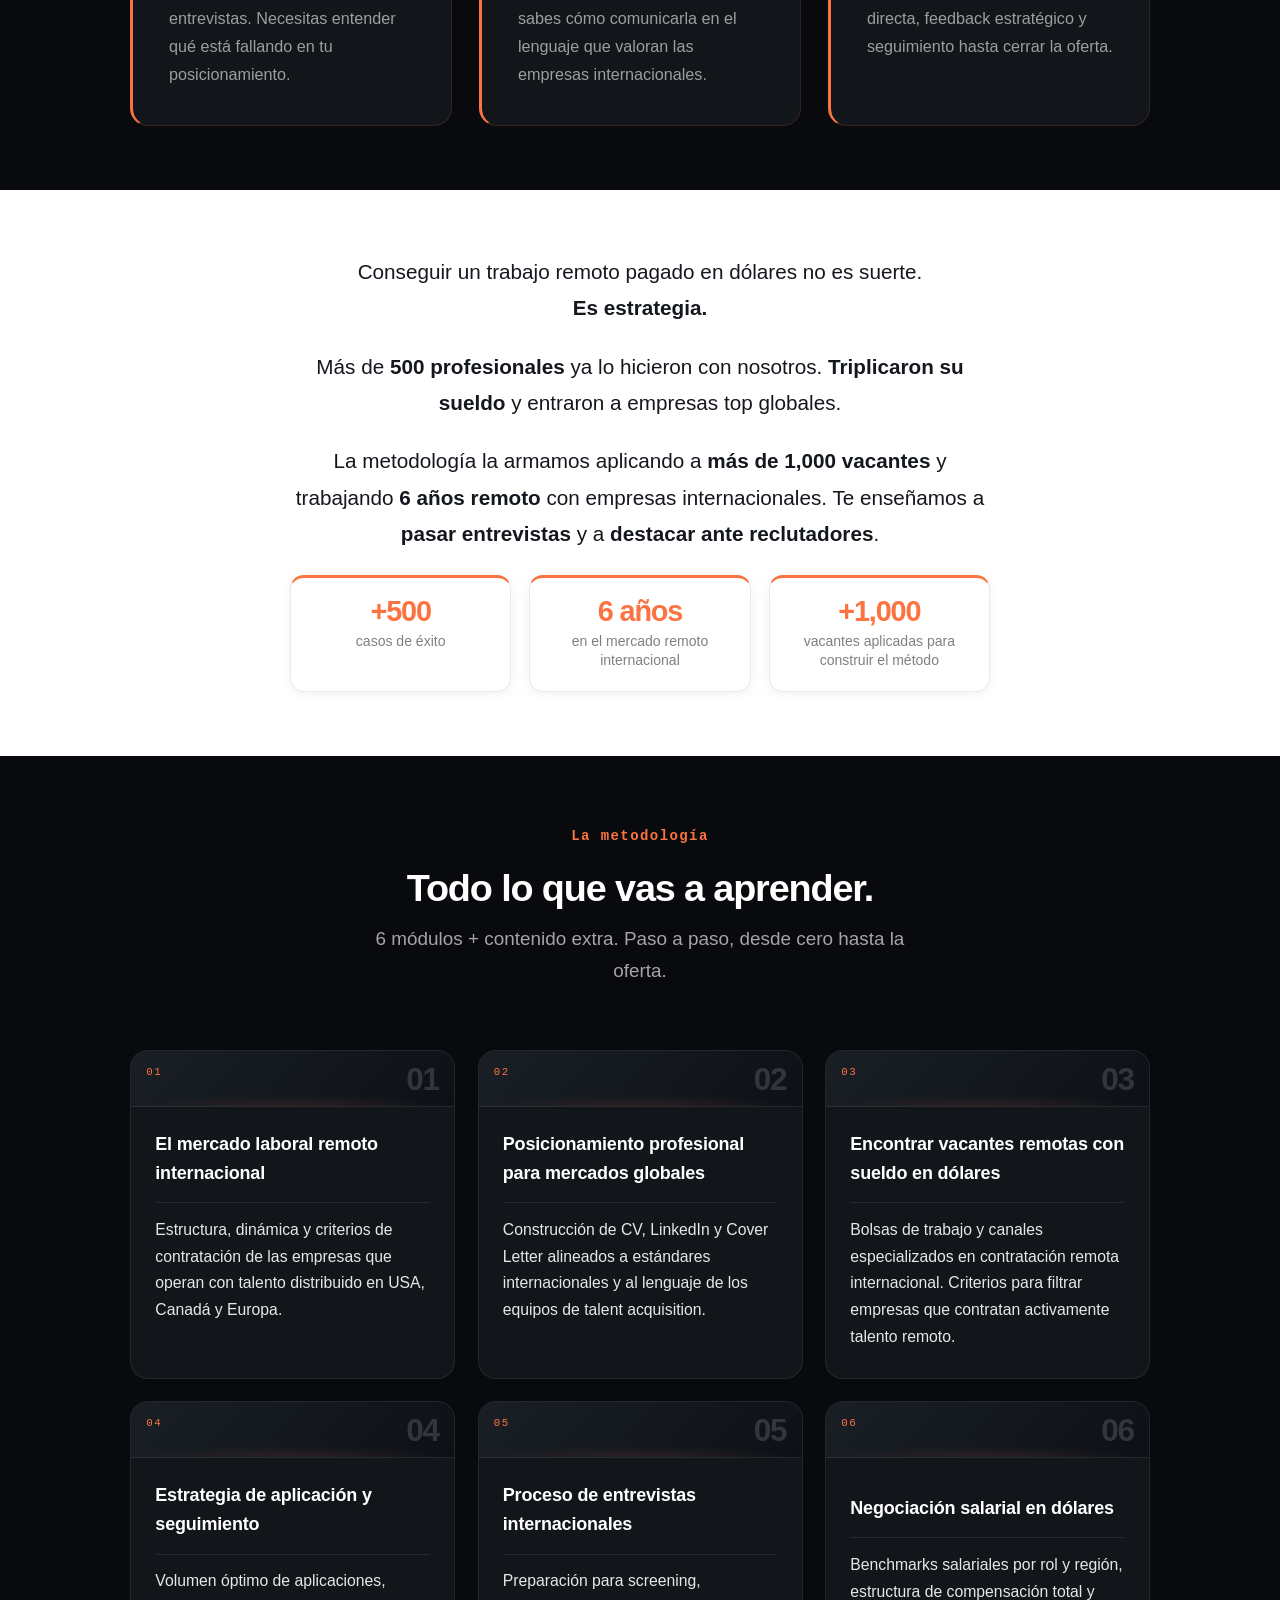
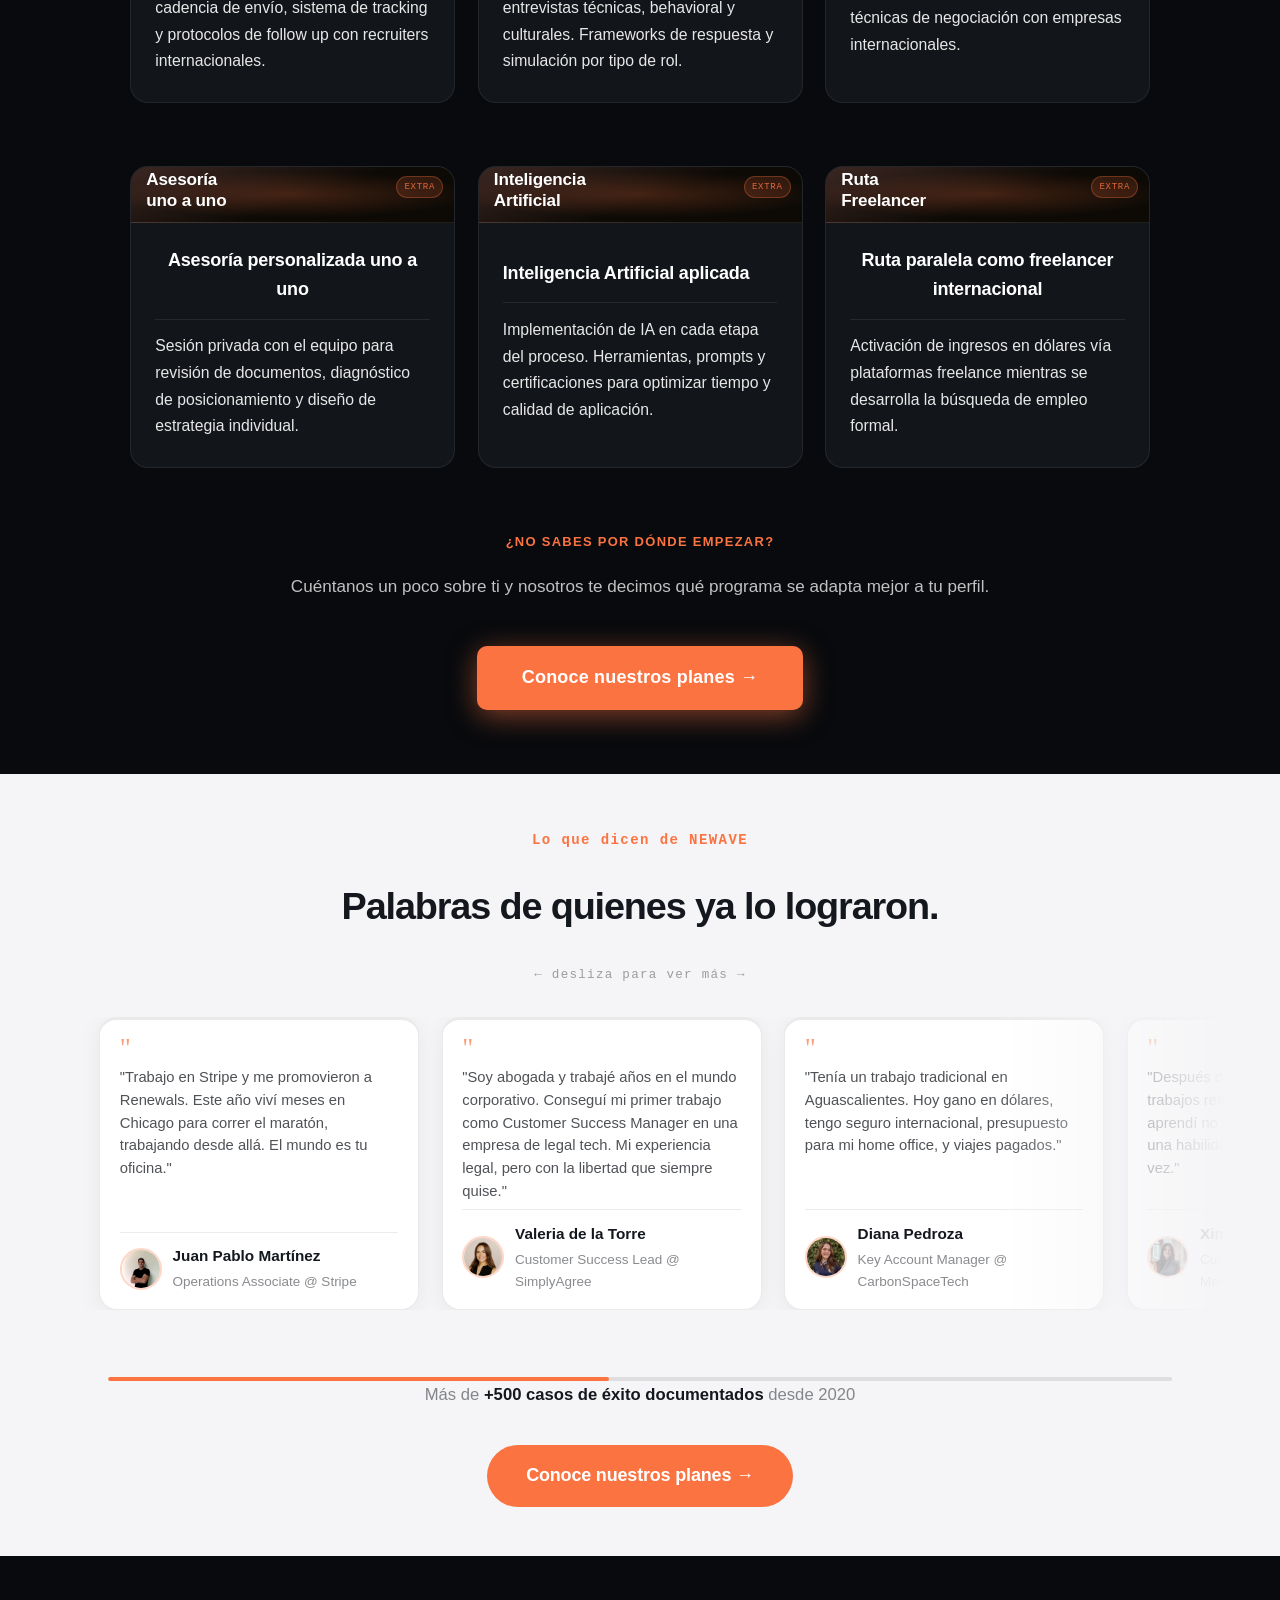
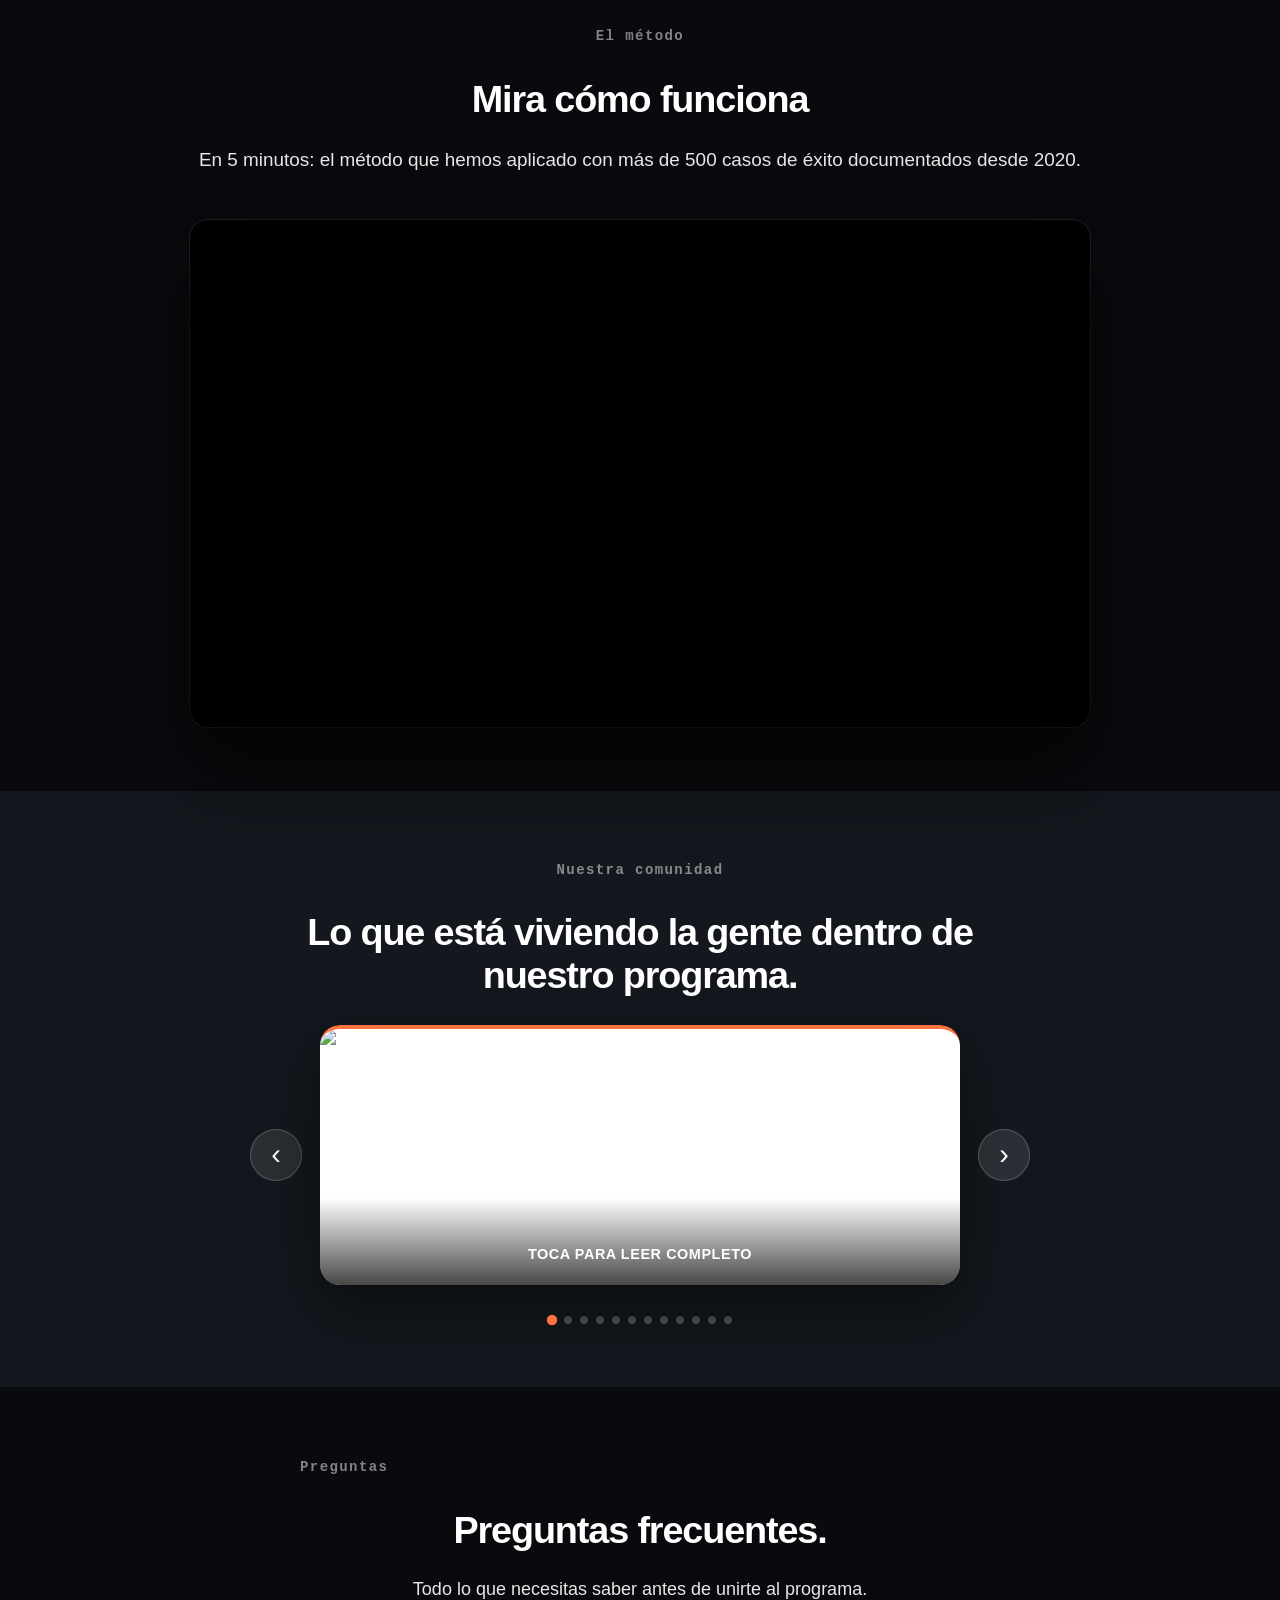
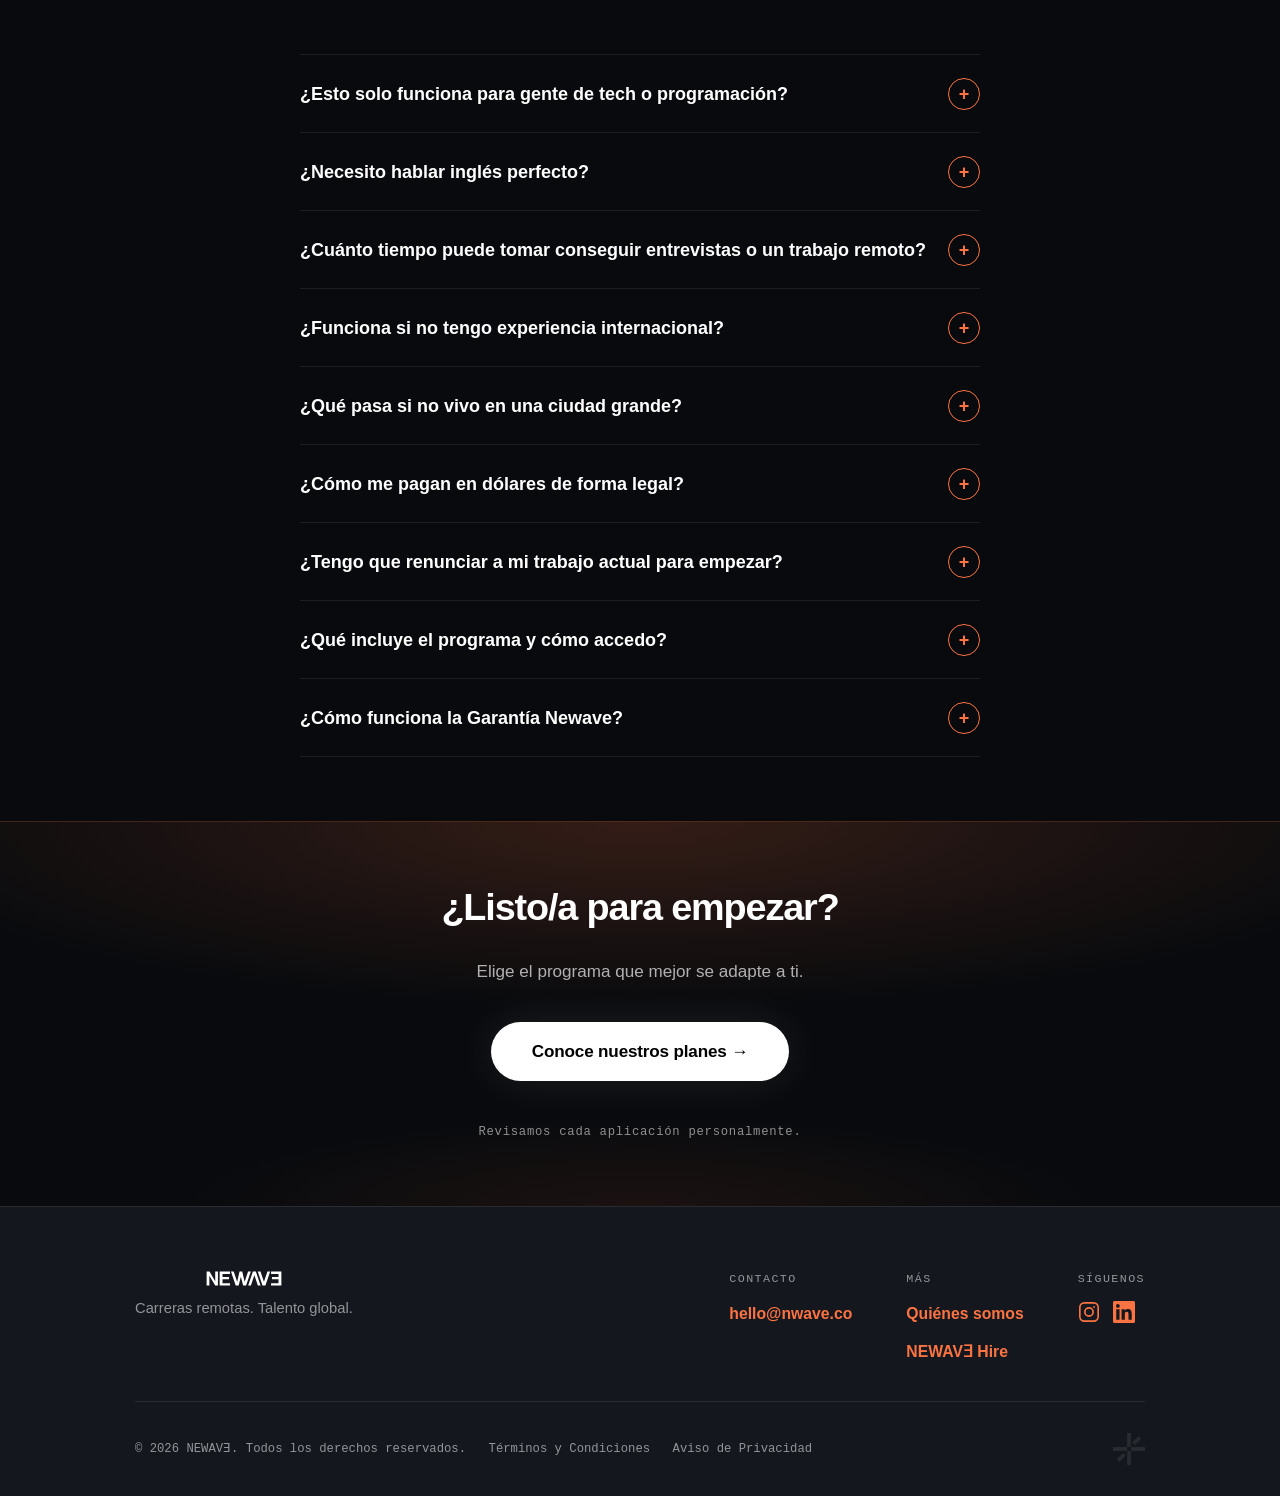
==== commit 9fb17788: "Garantía Newave: fuera de la landing, se queda en FAQ y términos Co-Authored-By: Claude Fable 5.1 <n" ====
--- a/index.html
+++ b/index.html
@@ -444,38 +444,6 @@
         </div>
       </details>
 
-      <div class="garantia-card" id="garantia-newave" data-animate>
-        <span class="mono-tag">GARANTÍA NEWAVE</span>
-        <h3 class="garantia-title">
-          <button class="faq-trigger" id="garantia-trigger" aria-expanded="false" aria-controls="garantia-req">
-            <span>Haz tu parte. Nosotros seguimos contigo.</span>
-            <span class="faq-icon" aria-hidden="true">+</span>
-          </button>
-        </h3>
-        <div class="faq-body" id="garantia-req" role="region" aria-labelledby="garantia-trigger">
-          <div class="faq-body-inner">
-            <p class="garantia-desc">Completa el curso, prepara y revisa tus documentos de aplicación con el equipo de Newave, participa en las sesiones de Q&amp;A y aplica a por lo menos 60 vacantes calificadas siguiendo nuestra metodología. Si cumples todos los requisitos y no consigues al menos una entrevista durante las ocho semanas del plan, recibirás 60 días adicionales de acompañamiento, una nueva revisión de documentos y una sesión estratégica 1:1 sin costo.</p>
-            <p class="garantia-resumen">Curso completo · Documentos revisados · Q&amp;As · 60 aplicaciones · Tracker actualizado</p>
-            <p class="garantia-nota">Newave no garantiza contratación, salario ni ingresos. La decisión de entrevistar o contratar corresponde a empresas externas. La garantía cubre el acompañamiento adicional descrito y está sujeta al cumplimiento verificable de los requisitos.</p>
-            <p class="mono-tag dark garantia-req-label">Requisitos de la garantía</p>
-            <ul class="garantia-lista">
-              <li>Completar el 100% de los módulos requeridos.</li>
-              <li>Preparar el CV, LinkedIn, Cover Letter y mensajes de contacto siguiendo la metodología de Newave.</li>
-              <li>Enviar los documentos de aplicación para revisión del equipo.</li>
-              <li>Aplicar las correcciones recomendadas por el equipo antes de comenzar el periodo de la garantía.</li>
-              <li>Asistir al menos a cuatro sesiones de Q&amp;A durante el periodo.</li>
-              <li>Aplicar a por lo menos 60 vacantes calificadas durante ocho semanas.</li>
-              <li>Seguir la metodología de búsqueda, aplicación y seguimiento enseñada por Newave.</li>
-              <li>Registrar cada aplicación y seguimiento en el application tracker.</li>
-              <li>Mantener el application tracker completo y actualizado.</li>
-              <li>Aplicar a posiciones compatibles con la experiencia, nivel de inglés, ubicación y perfil profesional del participante.</li>
-              <li>La sesión 1:1 no es un requisito para activar o reclamar la garantía.</li>
-            </ul>
-            <a href="/terminos/#garantia-newave" class="garantia-link">Consulta los términos completos →</a>
-          </div>
-        </div>
-      </div>
-
       <div class="modulos-cta" data-animate>
         <p style="font-size:0.72rem;font-weight:700;letter-spacing:0.1em;text-transform:uppercase;color:#FC7342;margin:0 0 0.4rem;">¿No sabes por dónde empezar?</p>
         <p class="modulos-cta-intro">Cuéntanos un poco sobre ti y nosotros te decimos qué programa se adapta mejor a tu perfil.</p>
@@ -796,7 +764,7 @@
           </button>
           <div class="faq-body" id="faq-body-2" role="region">
             <div class="faq-body-inner">
-              <span>El tiempo depende de la experiencia, el nivel de inglés, el tipo de puesto, las condiciones del mercado y la constancia de cada persona. Algunos participantes reciben respuestas rápidamente y otros necesitan ajustar su posicionamiento y estrategia durante varias semanas. Newave no garantiza una fecha de entrevista o contratación. Lo que sí ofrecemos es acompañamiento adicional para quienes completen el programa, revisen sus documentos con el equipo y ejecuten todos los requisitos de la Garantía Newave sin conseguir entrevistas.<br><br><a href="#garantia-newave" class="garantia-link">Conoce la Garantía Newave →</a></span>
+              <span>El tiempo depende de la experiencia, el nivel de inglés, el tipo de puesto, las condiciones del mercado y la constancia de cada persona. Algunos participantes reciben respuestas rápidamente y otros necesitan ajustar su posicionamiento y estrategia durante varias semanas. Newave no garantiza una fecha de entrevista o contratación. Lo que sí ofrecemos es acompañamiento adicional para quienes completen el programa, revisen sus documentos con el equipo y ejecuten todos los requisitos de la Garantía Newave sin conseguir entrevistas.<br><br><a href="/terminos/#garantia-newave" class="garantia-link">Conoce la Garantía Newave →</a></span>
             </div>
           </div>
         </li>
--- a/styles3.css
+++ b/styles3.css
@@ -1301,40 +1301,9 @@
 }
 
 /* ── FAQ ── */
-/* ── GARANTÍA NEWAVE — tarjeta plegada dentro de .modulos-section.
-   El título es el botón del acordeón; reutiliza .faq-trigger/.faq-body/.faq-icon y su JS. ── */
-.garantia-card {
-  max-width: var(--max);
-  margin: 2.5rem auto 0;
-  padding: 1.1rem clamp(1.25rem, 4vw, 1.75rem) 0;
-  background: var(--bg-2);
-  border: 1px solid rgba(255,255,255,0.07);
-  border-radius: var(--r);
-  text-align: left;
-  scroll-margin-top: 5.5rem;
-}
-.garantia-card p { text-align: left; }
-.garantia-card > .mono-tag { margin-bottom: 0; font-size: 0.72rem; }
-.garantia-title { margin: 0; }
-.garantia-title .faq-trigger {
-  font-size: clamp(1.05rem, 2vw, 1.2rem); font-weight: 700; letter-spacing: -0.02em;
-  line-height: 1.25; padding: 0.3rem 0 0.9rem; min-height: 44px;
-}
-.garantia-card .faq-icon { width: 28px; height: 28px; font-size: 0.9rem; }
-.garantia-card .faq-body-inner { padding: 0 0 1.25rem; font-size: 0.9rem; }
-.garantia-desc { font-size: 0.86rem; color: var(--muted); line-height: 1.55; margin: 0 0 0.65rem; }
-.garantia-resumen { font-size: 0.8rem; font-weight: 600; letter-spacing: 0.01em; color: var(--white); line-height: 1.6; margin: 0 0 0.55rem; }
-.garantia-nota { font-size: 0.74rem; color: var(--subtle); line-height: 1.5; margin: 0 0 1rem; }
-.garantia-req-label { font-size: 0.7rem; margin: 0 0 0.5rem; padding-top: 0.9rem; border-top: 1px solid var(--border); }
-.garantia-lista { list-style: disc; padding-left: 1.25rem; margin: 0 0 1rem; display: grid; gap: 0.35rem; font-size: 0.86rem; }
-.garantia-lista li { text-align: left; }
-.garantia-link { color: var(--orange); font-weight: 600; font-size: 0.86rem; }
-.garantia-link:hover, .garantia-link:focus-visible { text-decoration: underline; }
-.garantia-card .faq-trigger:focus-visible,
-.garantia-link:focus-visible { outline: 2px solid var(--orange); outline-offset: 3px; border-radius: 4px; }
-@media (max-width: 768px) {
-  .garantia-card { margin-top: 2rem; padding-top: 0.9rem; }
-}
+/* ── Link naranja usado en las respuestas del FAQ sobre la Garantía Newave ── */
+.garantia-link { color: var(--orange); font-weight: 600; }
+.garantia-link:hover, .garantia-link:focus-visible { text-decoration: underline; outline-offset: 3px; }
 
 .faq-section {
   padding: var(--section) clamp(1.25rem, 5vw, 2.5rem);
